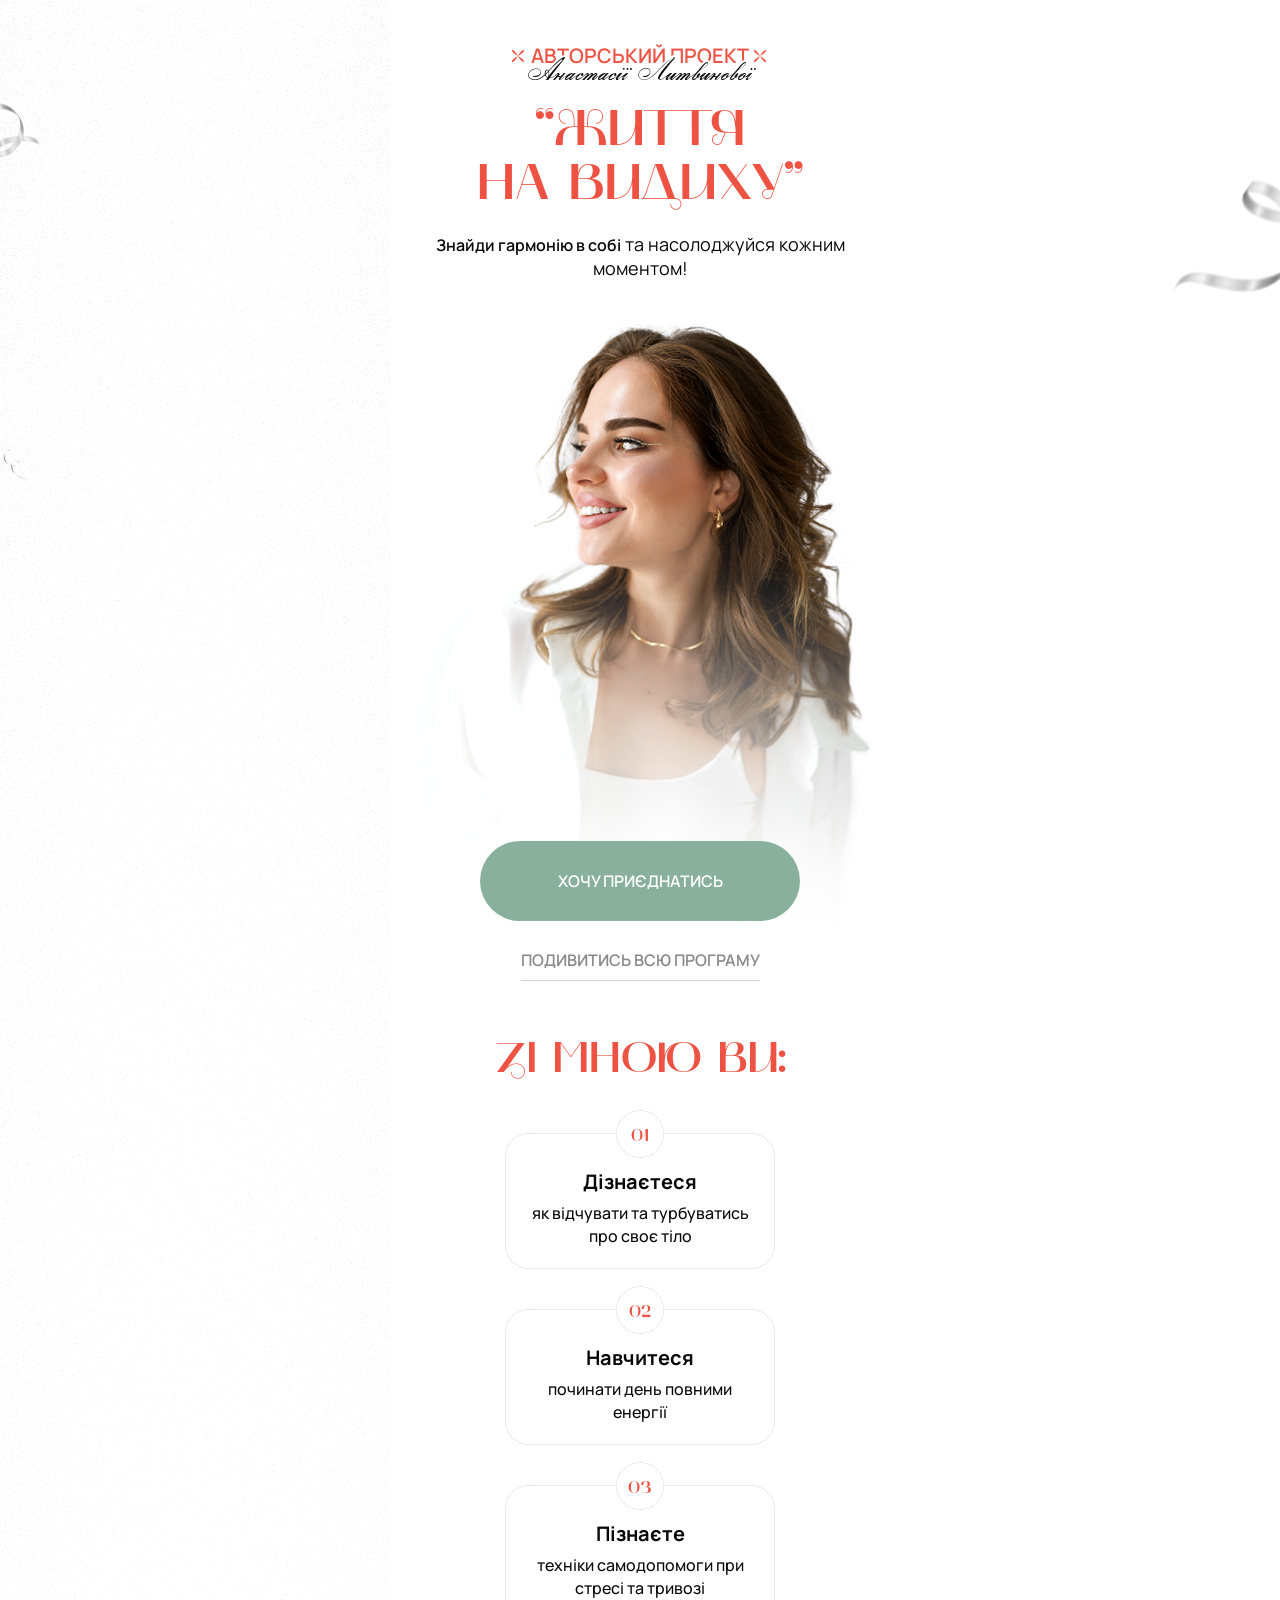
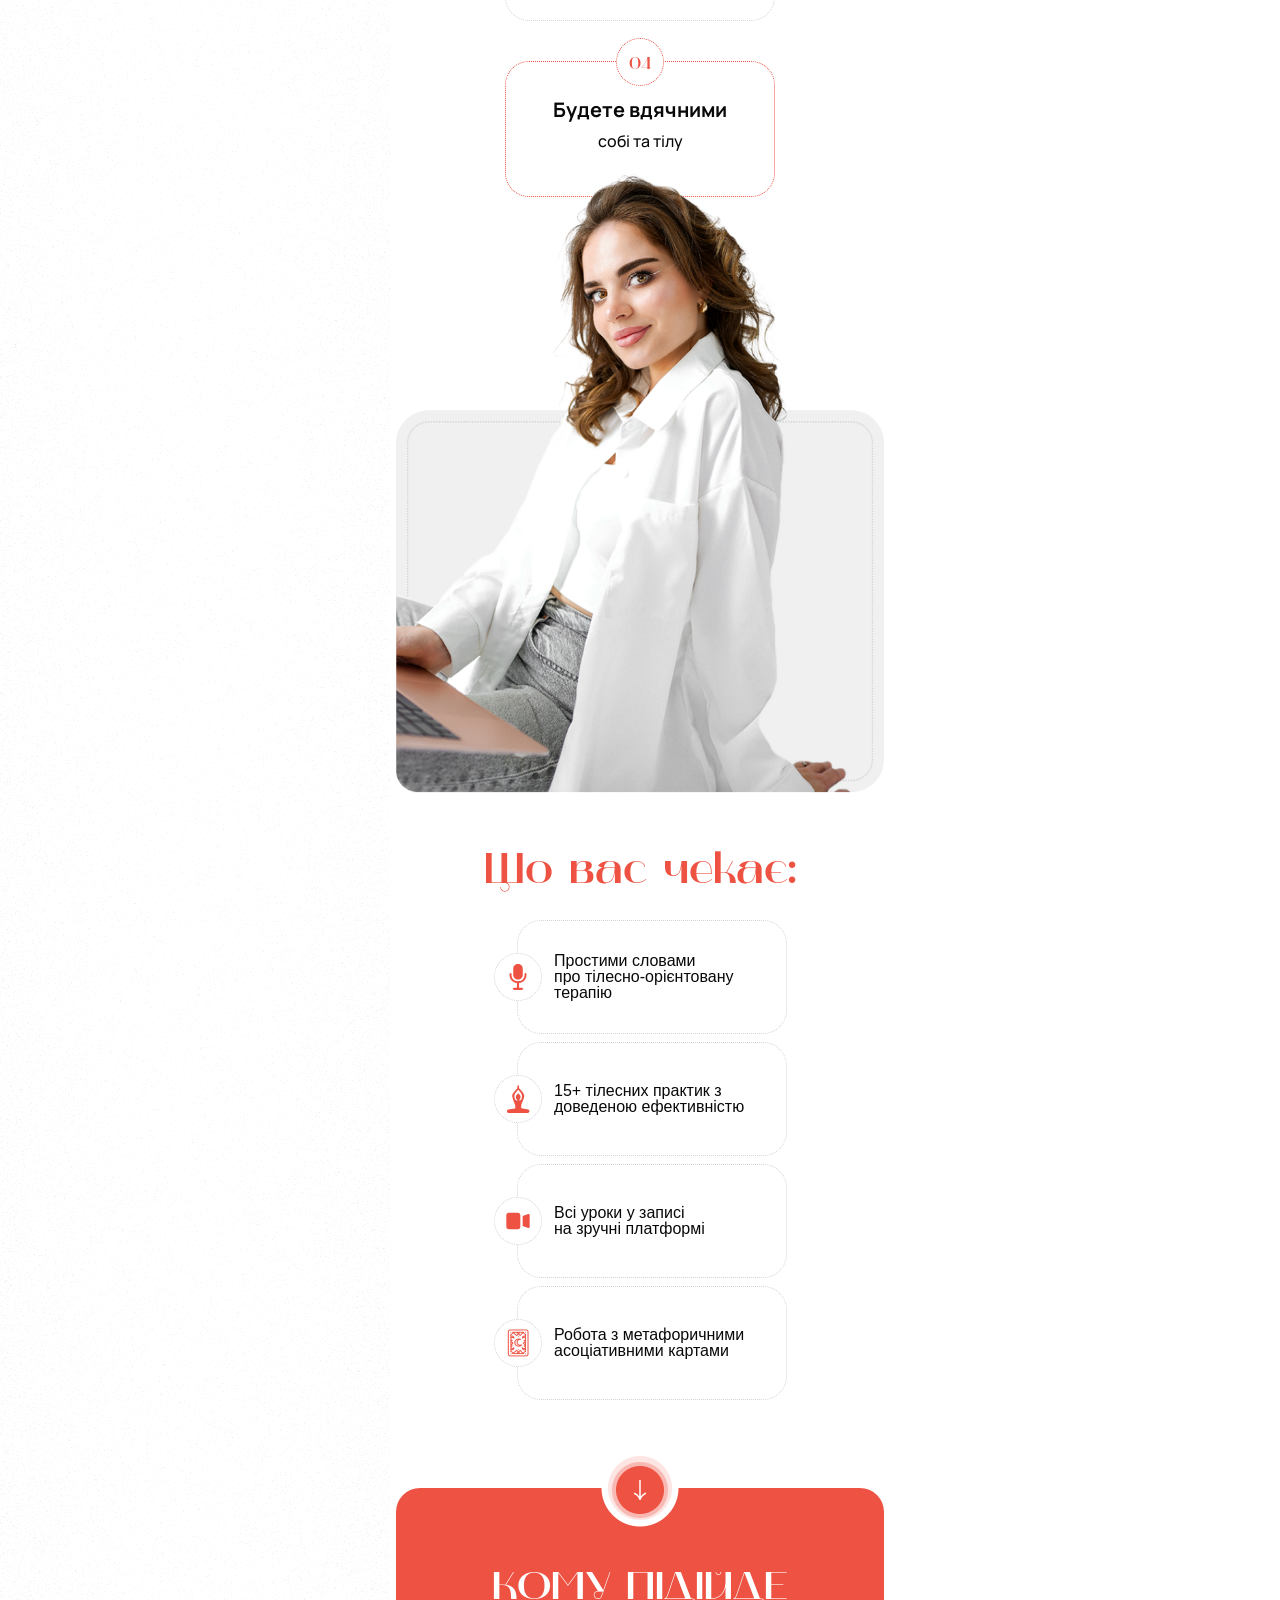
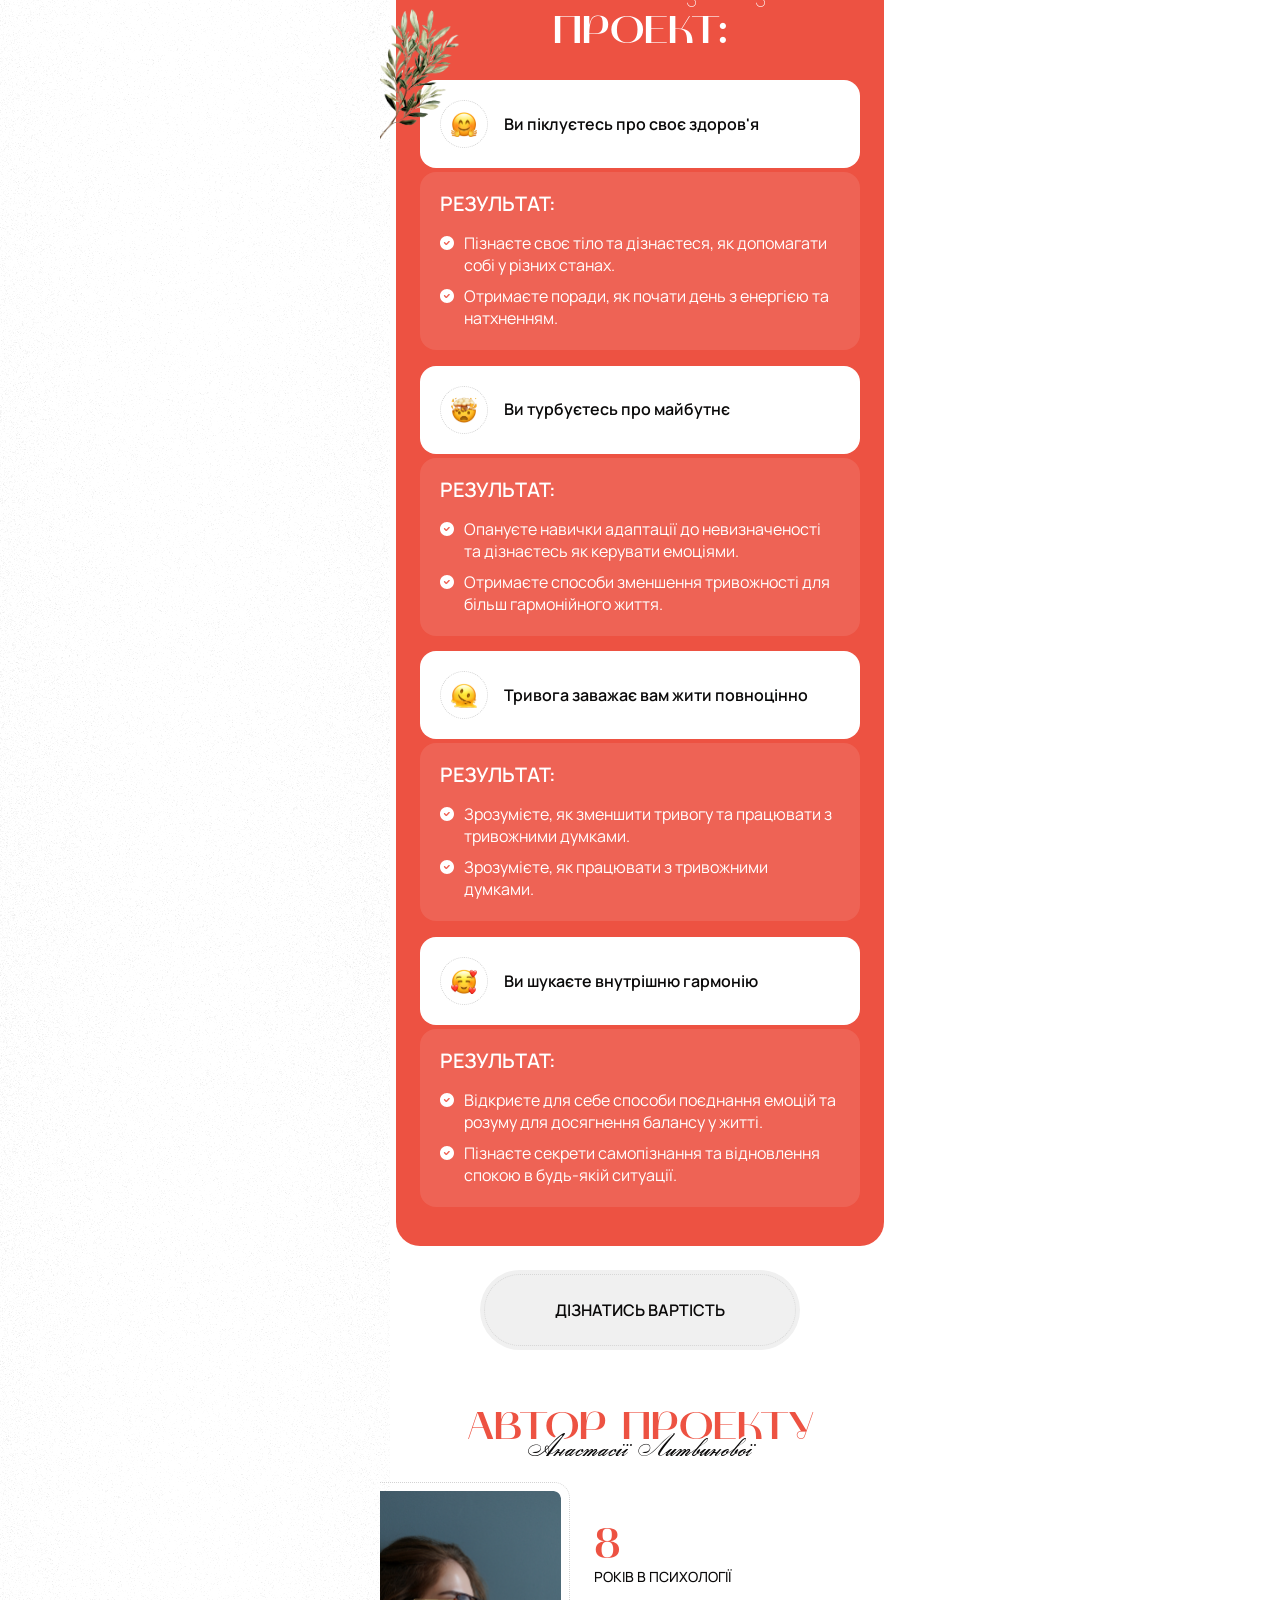
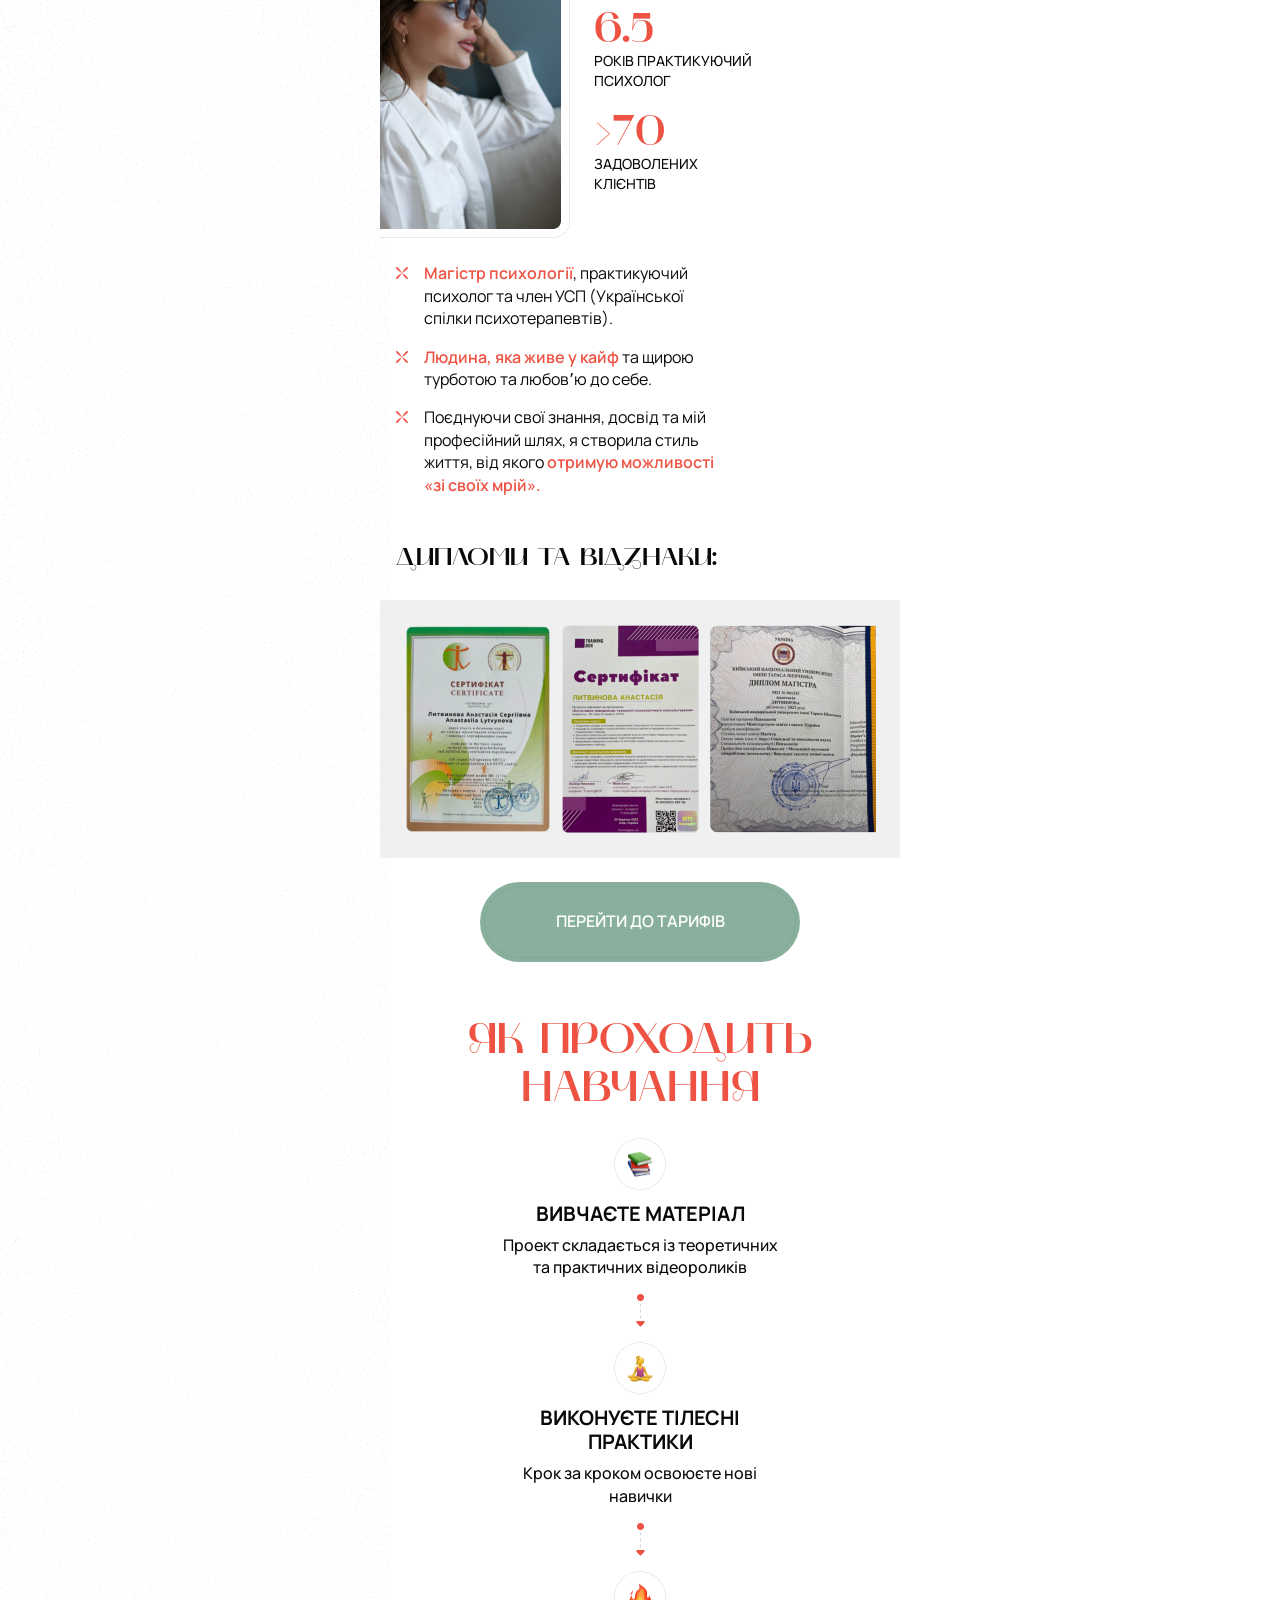
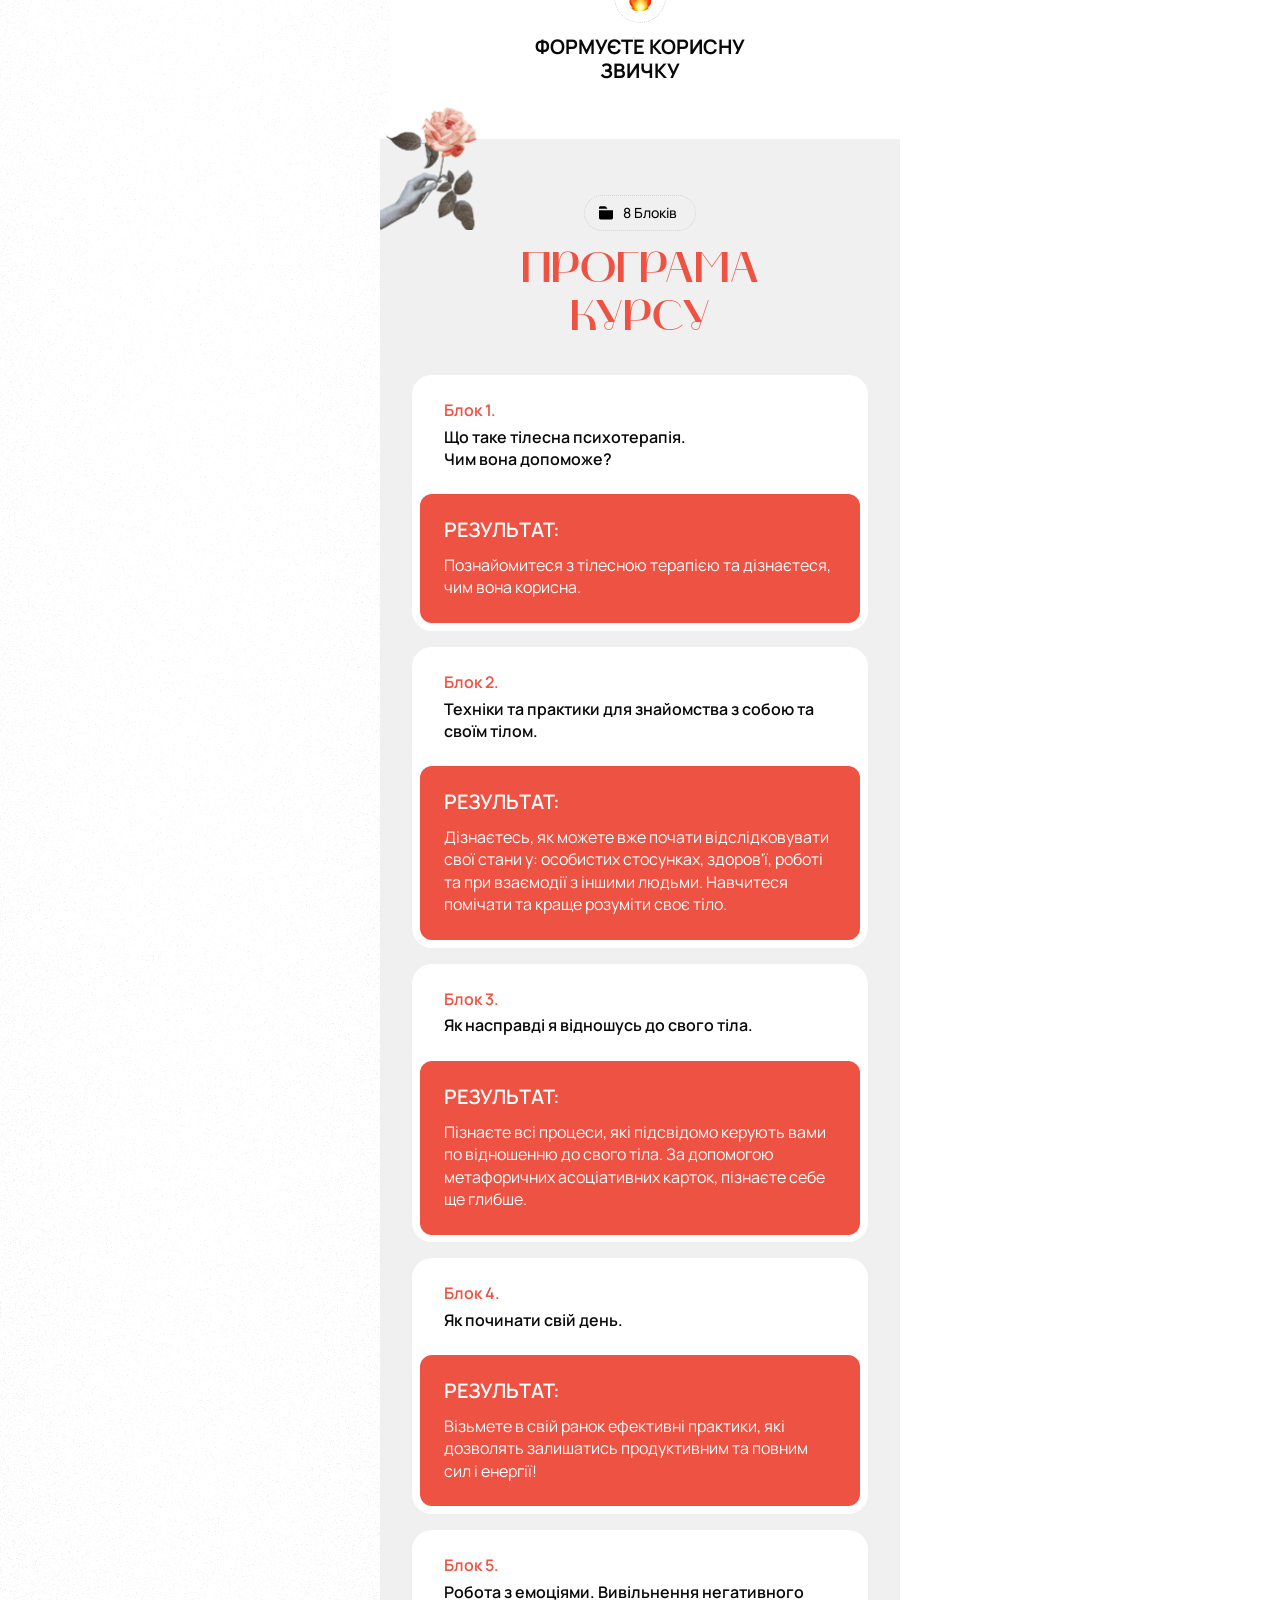
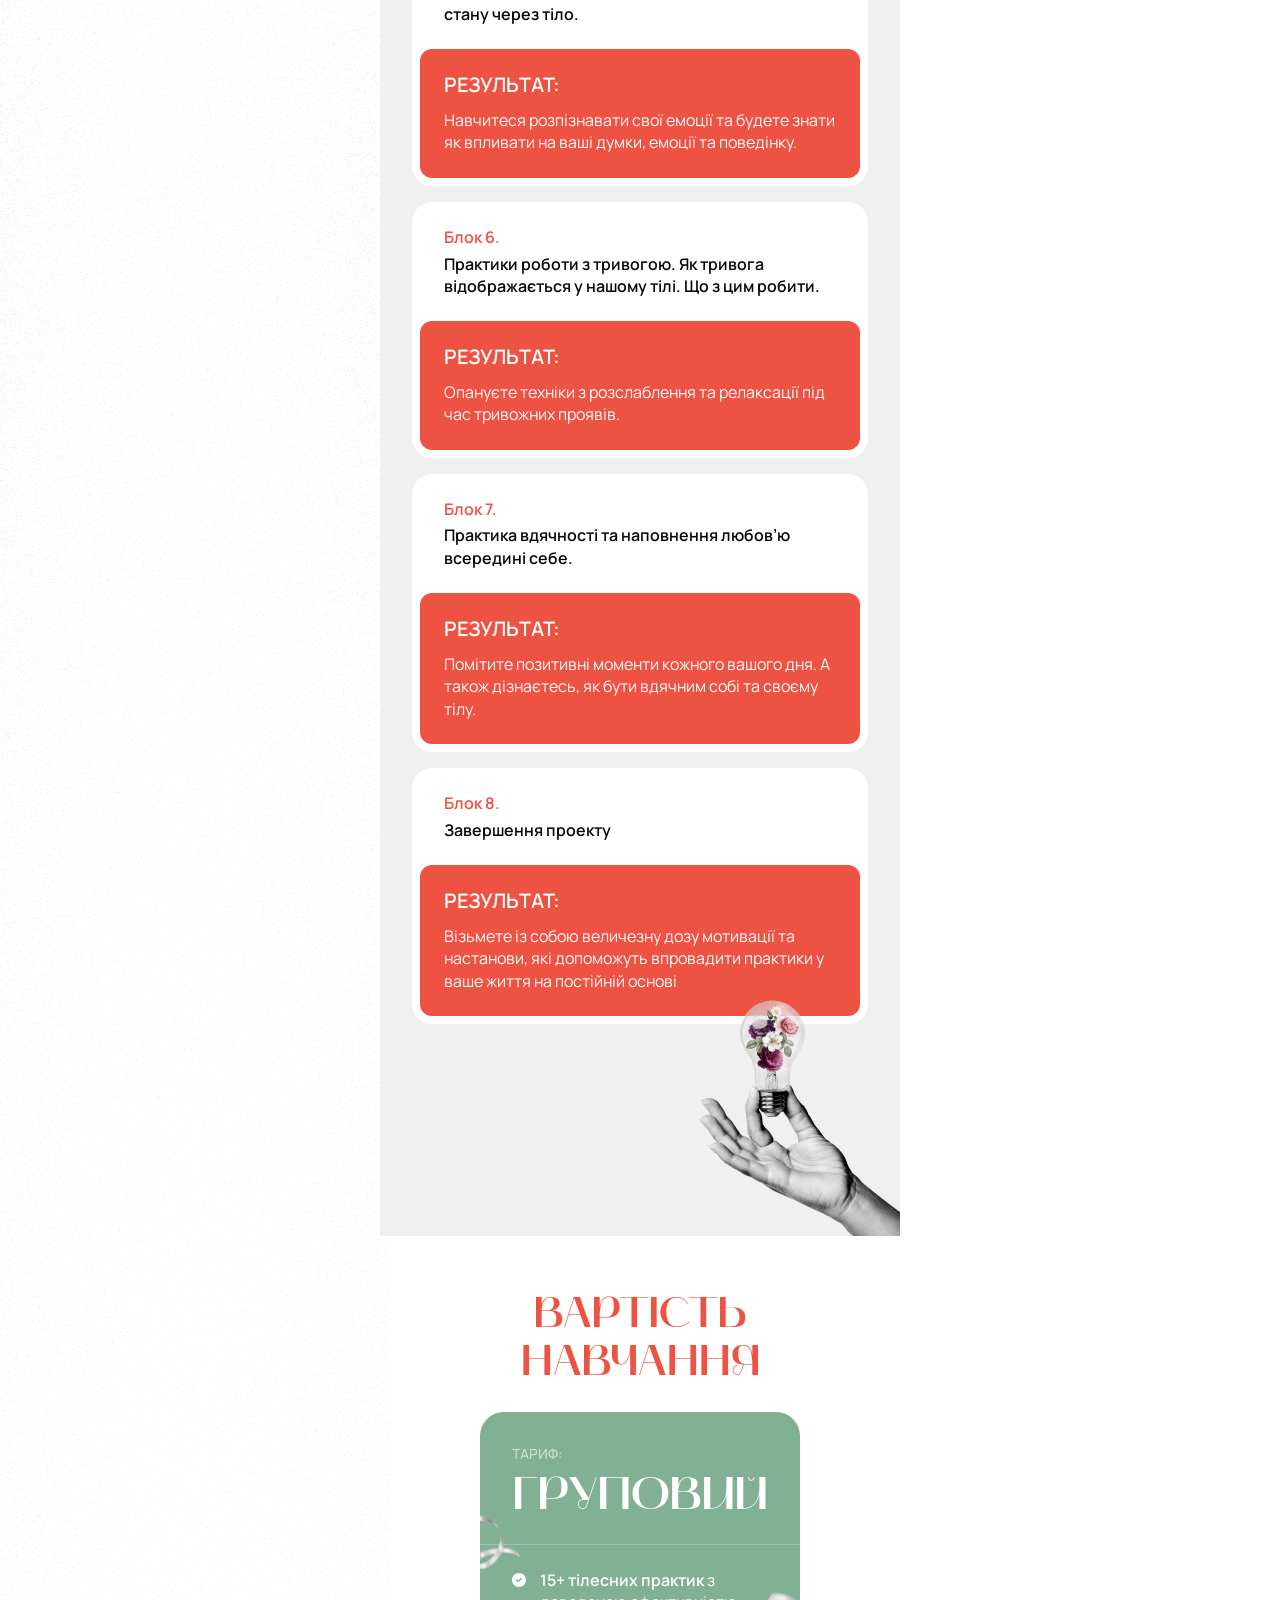
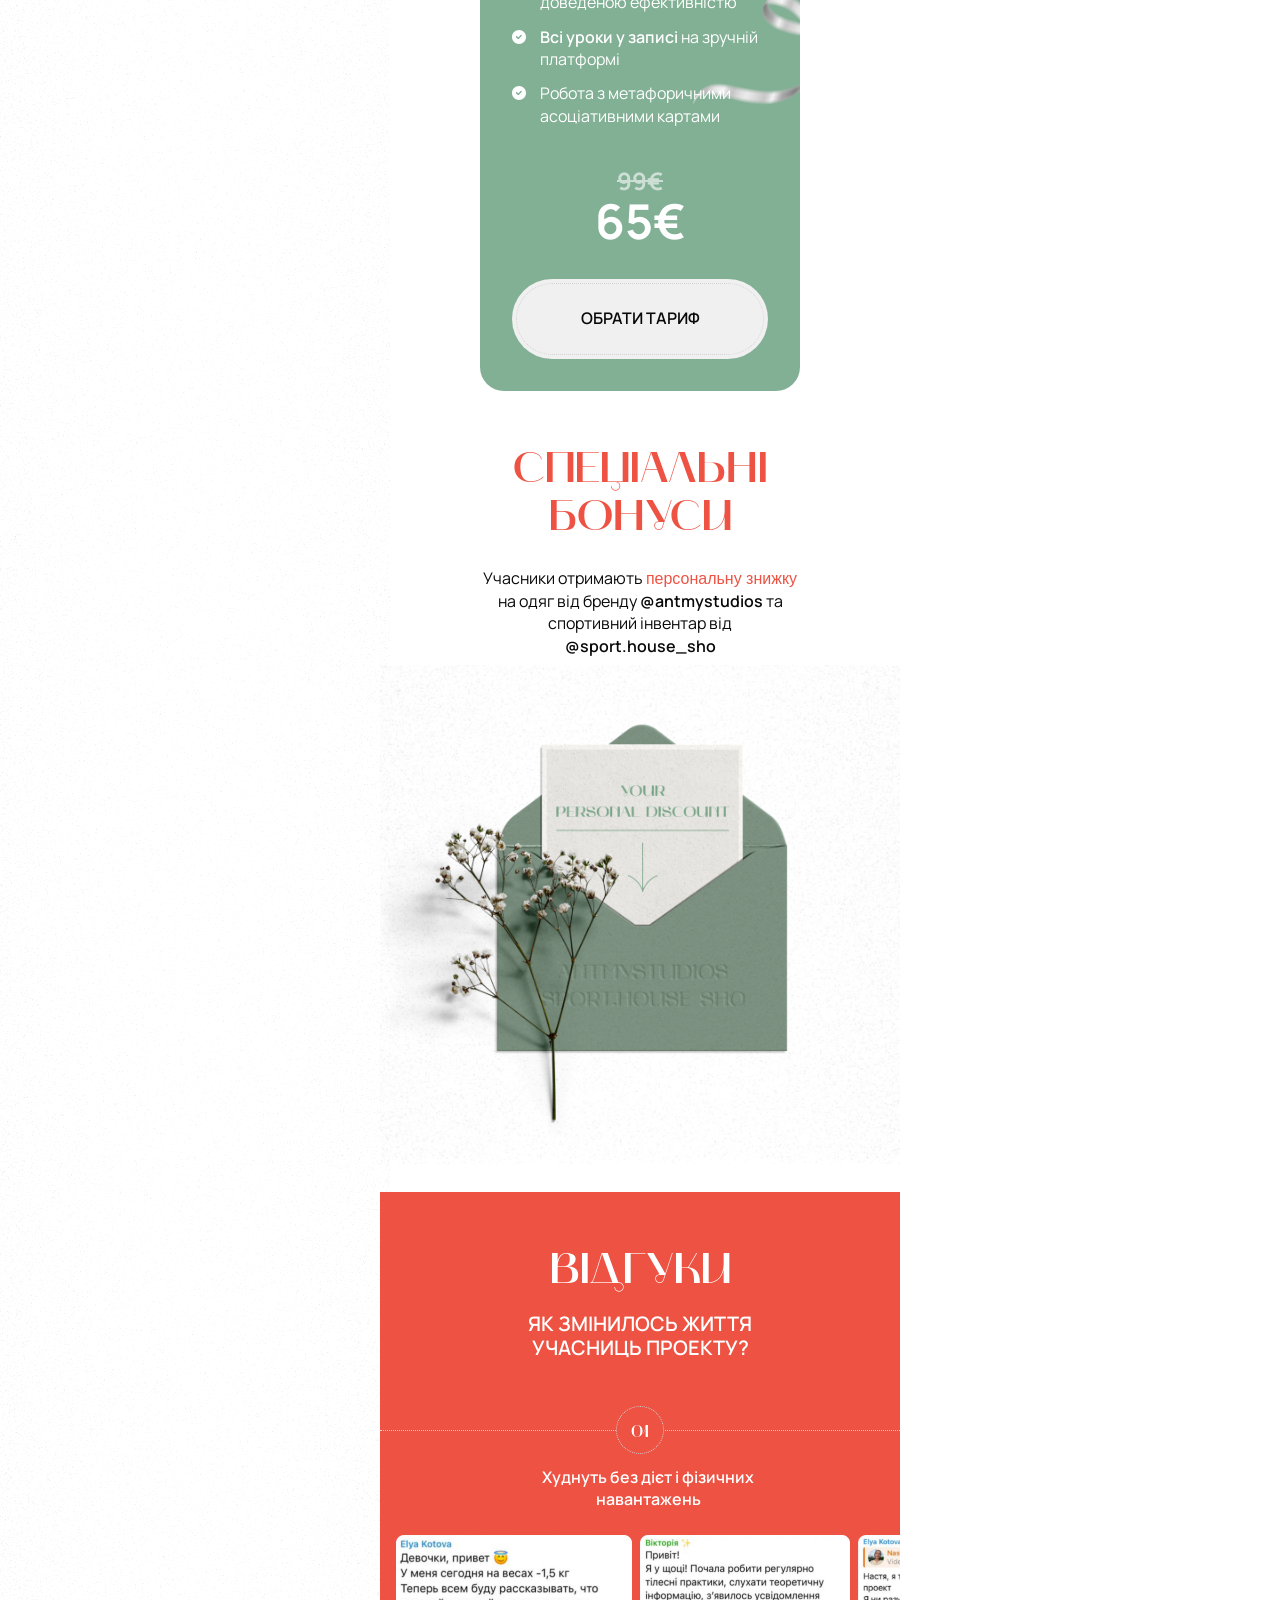
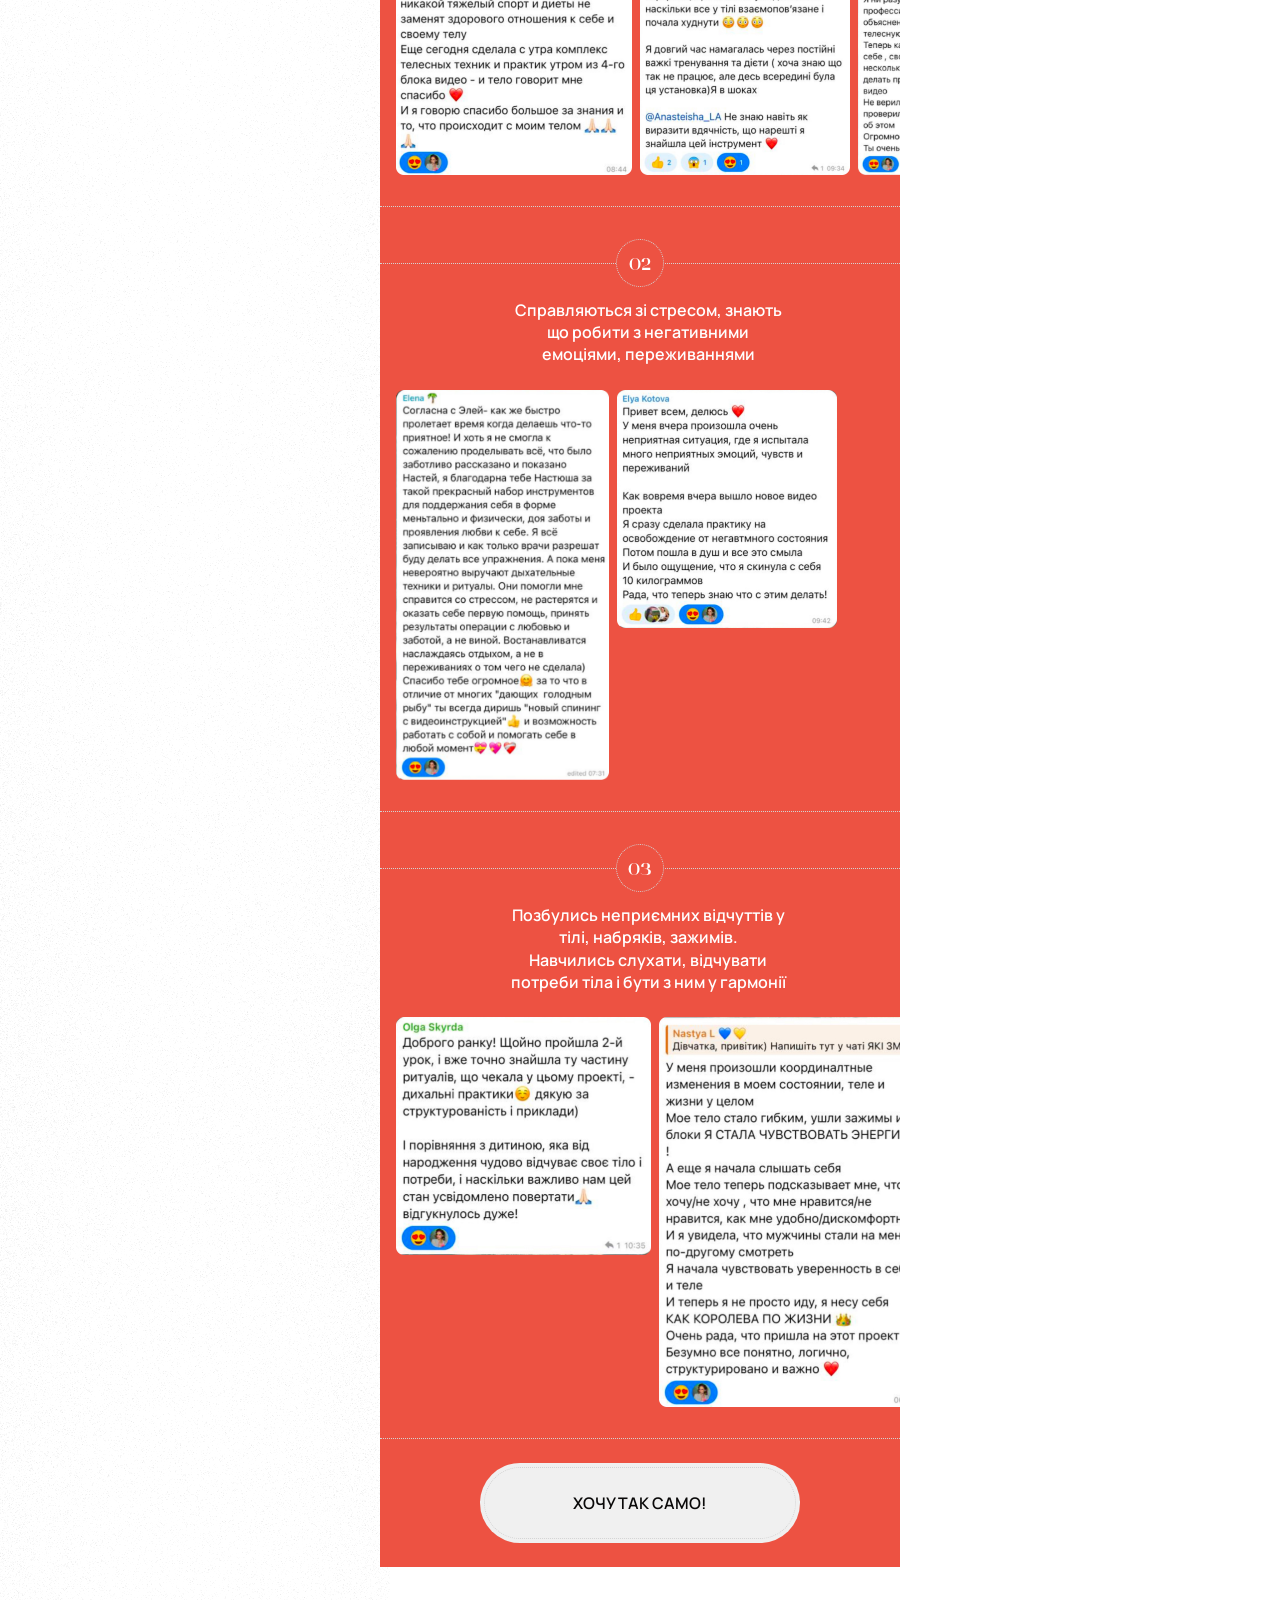
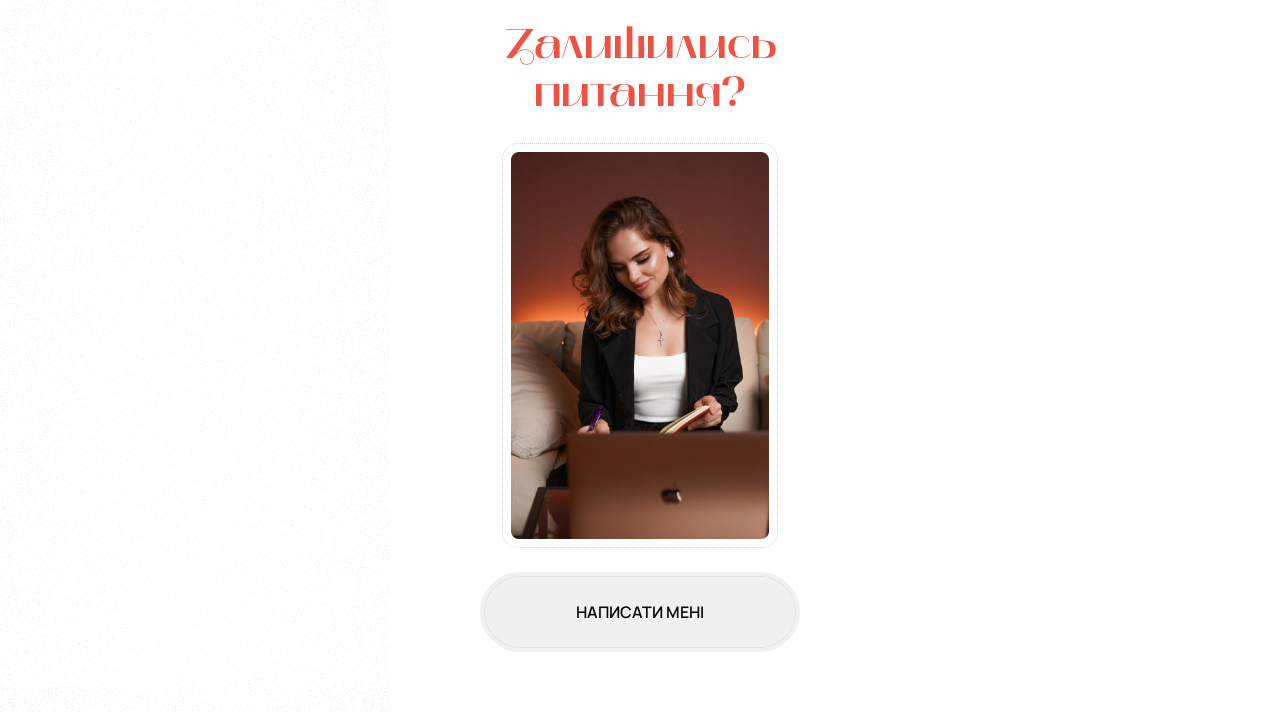
==== index.html @ 9248c448 "first commit" ====
<!DOCTYPE html>
<html lang="en">

<head>
  <meta charset="UTF-8">
  <meta name="viewport" content="width=device-width, initial-scale=1.0">
  <link rel="stylesheet" href="/assets/style/style.css">
  <title>Inna Khans</title>

  <script src="./assets/scripts/jquery.min.js"></script>
  <script src="./assets/scripts/slick/slick.min.js"></script>
  <link href="./assets/scripts/slick/slick-theme.min.css" rel="stylesheet">
  <link href="./assets/scripts/slick/slick.min.css" rel="stylesheet">
  <link href="https://cdn.jsdelivr.net/npm/aos@2.3.4/dist/aos.css" rel="stylesheet">
  <script src="https://telegram.org/js/telegram-web-app.js"></script>
</head>

<body>
  <main>

    <section>
      <div class="top">
        <div class="container">
          <div class="title">
            <h2>Авторський проект</h2>
            <p><span class="first">Анастасії Литвинової</span> <span>Анастасії Литвинової</span></p>
          </div>

          <div class="content">
            <h1>“ЖИТТЯ<br />НА ВИДИХУ”</h1>
            <p><b>Знайди гармонію в собі</b> та насолоджуйся кожним моментом!</p>

            <img src="./assets/images/anastasiia_img.png" alt="Анастасії Литвинової">

            <div class="triggers">
              <a href="#tarif" class="custom_button">ХОЧУ ПРИЄДНАТИСЬ</a>
              <a href="#program" class="default_button">подивитись всю програму</a>
            </div>
          </div>
        </div>
      </div>
    </section>

    <section id="program">
      <div class="make_you">
        <div class="container">
          <h2>Зі мною ви:</h2>

          <ul>
            <li data-aos="zoom-out-up">
              <div class="number">01</div>
              <h5>Дізнаєтеся </h5>
              <p class="title">як відчувати та турбуватись про своє тіло</p>
            </li>
            <li data-aos="zoom-out-up">
              <div class="number">02</div>
              <h5>Навчитеся</h5>
              <p class="title">починати день повними енергії</p>
            </li data-aos="zoom-out-up">
            <li data-aos="zoom-out-up">
              <div class="number">03</div>
              <h5>Пізнаєте</h5>
              <p class="title">техніки самодопомоги при стресі та тривозі</p>
            </li>
            <li data-aos="zoom-out-up">
              <div class="number">04</div>
              <h5>Будете вдячними</h5>
              <p class="title">собі та тілу</p>
            </li>
          </ul>

          <div class="banner">
            <img src="./assets/images/make_you.png" alt="Make you">
          </div>
        </div>
      </div>
    </section>

    <section>
      <div class="what_await_you">
        <div class="container">
          <h2>Що вас чекає:</h2>

          <ul>
            <li>
              <div class="icon"><img data-aos="zoom-in" src="./assets/images/mic_icon.svg" alt="Microfone"></div>
              <p class="title"><span>Простими словами</span><br />про тілесно-орієнтовану терапію</p>
            </li>

            <li>
              <div class="icon"><img data-aos="zoom-in" src="./assets/images/yoga_icon.svg" alt="Microfone"></div>
              <p class="title"><span>15+ тілесних практик з</span><br /> доведеною ефективністю</p>
            </li>

            <li>
              <div class="icon"><img data-aos="zoom-in" src="./assets/images/video_icon.svg" alt="Microfone"></div>
              <p class="title"><span>Всі уроки у записі</span><br /> на зручні платформі
              </p>
            </li>

            <li>
              <div class="icon"><img data-aos="zoom-in" style="max-width: 22px;" src="./assets/images/work_icon.png"
                  alt="Microfone"></div>
              <p class="title"><span>Робота</span> з метафоричними асоціативними картами
              </p>
            </li>

          </ul>
        </div>
      </div>
    </section>

    <section>
      <div class="for">
        <div class="container">

          <div class="content">
            <h2>Кому підійде проект:</h2>

            <ul>
              <li>
                <div class="content">
                  <div class="icon">
                    <img src="./assets/images/for_icon_1.png" alt="">
                  </div>
                  <p>Ви піклуєтесь про своє здоров'я</p>
                </div>
                <div data-aos="flip-up" class="result">
                  <h5>Результат:</h5>

                  <ul>
                    <li>Пізнаєте своє тіло та дізнаєтеся, як допомагати собі у різних станах.</li>
                    <li>Отримаєте поради, як почати день з енергією та натхненням.</li>
                  </ul>
                </div>
              </li>


              <li>
                <div class="content">
                  <div class="icon">
                    <img src="./assets/images/for_icon_2.png" alt="">
                  </div>
                  <p>Ви турбуєтесь про майбутнє</p>
                </div>
                <div data-aos="flip-up" class="result">
                  <h5>Результат:</h5>

                  <ul>
                    <li>Опануєте навички адаптації до невизначеності та дізнаєтесь як керувати емоціями.</li>
                    <li>Отримаєте способи зменшення тривожності для більш гармонійного життя.</li>
                  </ul>
                </div>
              </li>

              <li>
                <div class="content">
                  <div class="icon">
                    <img src="./assets/images/for_icon_3.png" alt="">
                  </div>
                  <p>Тривога заважає вам жити повноцінно</p>
                </div>
                <div data-aos="flip-up" class="result">
                  <h5>Результат:</h5>

                  <ul>
                    <li>Зрозумієте, як зменшити тривогу та працювати з тривожними думками.</li>
                    <li>Зрозумієте, як працювати з тривожними думками.</li>
                  </ul>
                </div>
              </li>


              <li>
                <div class="content">
                  <div class="icon">
                    <img src="./assets/images/for_icon_4.png" alt="">
                  </div>
                  <p>Ви шукаєте внутрішню гармонію</p>
                </div>
                <div data-aos="flip-up" class="result">
                  <h5>Результат:</h5>

                  <ul>
                    <li>Відкриєте для себе способи поєднання емоцій та розуму для досягнення балансу у житті.</li>
                    <li>Пізнаєте секрети самопізнання та відновлення спокою в будь-якій ситуації.</li>
                  </ul>
                </div>
              </li>
            </ul>

          </div>

          <a href="#tarif">ДІЗНАТИСЬ ВАРТІСТЬ</a>
        </div>
      </div>
    </section>

    <section>
      <div class="project_author">
        <div class="container">
          <div class="title">
            <h2>Автор проекту</h2>
            <p><span class="first">Анастасії Литвинової</span> <span>Анастасії Литвинової</span></p>
          </div>

          <div class="content">
            <div class="author_stats">
              <div class="img">
                <img src="./assets/images/autho_block_img.png" alt="Author">
              </div>

              <ul id="stats">
                <li>
                  <h5 data-target="8">0</h5>
                  <p>років в психології</p>
                </li>
                <li>
                  <h5 data-target="6.5">0</h5>
                  <p>років практикуючий<br />психолог</p>
                </li>
                <li>
                  <h5 data-target="70" data-prefix=">">0</h5>
                  <p>задоволених<br />клієнтів</p>
                </li>
              </ul>
            </div>

            <ul>
              <li>
                <span>Магістр психології</span>, практикуючий психолог та член УСП (Української спілки психотерапевтів).
              </li>
              <li>
                <span>Людина, яка живе у кайф</span> та щирою турботою та любовʼю до себе.
              </li>
              <li>
                Поєднуючи свої знання, досвід та мій професійний шлях, я створила стиль життя, від якого <span>отримую
                  можливості «зі своїх мрій».</span>
              </li>
            </ul>

            <h4>Дипломи та відзнаки:</h4>

            <div class="slider">
              <div class="slide_list">

                <img src="./assets/images/sert_1.png" alt="Sert">
                <img src="./assets/images/sert_2.png" alt="Sert">
                <img src="./assets/images/sert_3.png" alt="Sert">
                <img src="./assets/images/sert_4.png" alt="Sert">
                <img src="./assets/images/sert_5.png" alt="Sert">
                <img src="./assets/images/sert_6.png" alt="Sert">
                <img src="./assets/images/sert_7.png" alt="Sert">

              </div>
            </div>

            <a href="#tarif">ПЕРЕЙТИ ДО ТАРИФІВ</a>

          </div>
        </div>
      </div>
    </section>

    <section>
      <div class="training">
        <div class="container">
          <h2>Як проходить навчання</h2>

          <ul>
            <li>
              <div class="icon">
                <img data-aos="fade-up" src="./assets/images/book.png" alt="Book">
              </div>
              <h5>Вивчаєте матеріал</h5>
              <p>Проект складається із теоретичних та практичних відеороликів</p>
              <div class="next"><img data-aos="zoom-in-down" src="./assets/images/next_line.png" alt="Next"></div>
            </li>

            <li>
              <div class="icon">
                <img data-aos="fade-up" src="./assets/images/yoga.png" alt="Yoga">
              </div>
              <h5>Виконуєте тілесні практики</h5>
              <p>Крок за кроком освоюєте нові навички</p>
              <div class="next"><img data-aos="zoom-in-down" src="./assets/images/next_line.png" alt="Next"></div>
            </li>

            <li>
              <div class="icon">
                <img data-aos="fade-up" src="./assets/images/fire.png" alt="Fire">
              </div>
              <h5>Формуєте корисну звичку</h5>
            </li>
          </ul>

        </div>
      </div>
    </section>

    <section>
      <div class="about_courses">
        <div class="container">
          <span>8 Блоків</span>
          <h2>Програма КУРСУ </h2>

          <ul>
            <li>
              <h5>Блок 1.</h5>
              <p>Що таке тілесна психотерапія.<br />Чим вона допоможе?</p>

              <div data-aos="flip-up" class="result">
                <h5>Результат:</h5>
                <p>Познайомитеся з тілесною терапією та дізнаєтеся, чим вона корисна.</p>
              </div>
            </li>

            <li>
              <h5>Блок 2.</h5>
              <p>Техніки та практики для знайомства з собою та своїм тілом.</p>

              <div data-aos="flip-up" class="result">
                <h5>Результат:</h5>
                <p>Дізнаєтесь, як можете вже почати відслідковувати свої стани у: особистих стосунках, здоров'ї, роботі
                  та при взаємодії з іншими людьми. Навчитеся помічати та краще розуміти своє тіло.
                </p>
              </div>
            </li>

            <li>
              <h5>Блок 3.</h5>
              <p>Як насправді я відношусь до свого тіла.
              </p>

              <div data-aos="flip-up" class="result">
                <h5>Результат:</h5>
                <p>Пізнаєте всі процеси, які підсвідомо керують вами по відношенню до свого тіла. За допомогою
                  метафоричних асоціативних карток, пізнаєте себе ще глибше.</p>
              </div>
            </li>

            <li>
              <h5>Блок 4.</h5>
              <p>Як починати свій день.</p>

              <div data-aos="flip-up" class="result">
                <h5>Результат:</h5>
                <p>Візьмете в свій ранок ефективні практики, які дозволять залишатись продуктивним та повним сил і
                  енергії!
                </p>
              </div>
            </li>

            <li>
              <h5>Блок 5.</h5>
              <p>Робота з емоціями. Вивільнення негативного стану через тіло.</p>

              <div data-aos="flip-up" class="result">
                <h5>Результат:</h5>
                <p>Навчитеся розпізнавати свої емоції та будете знати як впливати на ваші думки, емоції та поведінку.
                </p>
              </div>
            </li>

            <li>
              <h5>Блок 6.</h5>
              <p>Практики роботи з тривогою. Як тривога відображається у нашому тілі. Що з цим робити.
              </p>

              <div data-aos="flip-up" class="result">
                <h5>Результат:</h5>
                <p>Опануєте техніки з розслаблення та релаксації під час тривожних проявів.</p>
              </div>
            </li>

            <li>
              <h5>Блок 7.</h5>
              <p>Практика вдячності та наповнення любов’ю всередині себе. </p>

              <div data-aos="flip-up" class="result">
                <h5>Результат:</h5>
                <p>Помітите позитивні моменти кожного вашого дня. А також дізнаєтесь, як бути вдячним собі та своєму
                  тілу.</p>
              </div>
            </li>

            <li>
              <h5>Блок 8.</h5>
              <p>Завершення проекту</p>

              <div data-aos="flip-up" class="result">
                <h5>Результат:</h5>
                <p>Візьмете із собою величезну дозу мотивації та настанови, які допоможуть впровадити практики у ваше
                  життя на постійній основі</p>
              </div>
            </li>
          </ul>
        </div>
      </div>
    </section>

    <section id="tarif">
      <div class="cost_training">
        <div class="container">
          <h2>Вартість навчання</h2>
          <div class="block">
            <div class="top">
              <span>тариф:</span>
              <h5>Груповий</h5>
            </div>
            <div class="bottom">
              <ul>
                <li><b>15+ тілесних практик</b> з доведеною ефективністю</li>
                <li><b>Всі уроки у записі</b> на зручній платформі</li>
                <li>Робота з метафоричними асоціативними картами</li>
              </ul>

              <div class="price">
                <span>99€</span>
                <h5>65€</h5>
              </div>

              <a href="https://secure.wayforpay.com/payment/sbc26d02ebf28" target="_blank">Обрати тариф</a>
            </div>
          </div>
        </div>
      </div>
    </section>

    <section>
      <div class="bonus">
        <div class="container">
          <h2>Спеціальні бонуси</h2>
          <p>
            Учасники отримають <span>персональну знижку</span><br />на одяг від бренду <b>@antmystudios</b>
            та<br />спортивний
            інвентар від<br />
            <b>@sport.house_sho</b>
          </p>

          <img src="./assets/images/bonus_img.png" alt="Bonus image" class="bonus-img">
        </div>
      </div>
    </section>

    <section>
      <div class="reviews">
        <div class="container">
          <h2>відгуки</h2>
          <p>Як змінилось життя учасниць проекту?</p>

          <div class="content">
            <ul>
              <li>
                <div class="number">01</div>
                <p>Худнуть без дієт і фізичних<br />навантажень</p>
                <div class="slider">
                  <div class="slide_list">
                    <img src="./assets/images/slide_1_1.png" alt="Slide">
                    <img src="./assets/images/slide_1_2.png" alt="Slide">
                    <img src="./assets/images/slide_1_3.png" alt="Slide">
                  </div>
                </div>
              </li>

              <li>
                <div class="number">02</div>
                <p>Справляються зі стресом, знають<br />що робити з негативними<br />емоціями, переживаннями</p>
                <div class="slider">
                  <div class="slide_list">
                    <img src="./assets/images/slide_2_1.png" alt="Slide">
                    <img src="./assets/images/slide_2_2.png" alt="Slide">
                  </div>
                </div>
              </li>

              <li>
                <div class="number">03</div>
                <p>Позбулись неприємних відчуттів у<br />тілі, набряків, зажимів.<br />Навчились слухати,
                  відчувати<br />потреби тіла і
                  бути з ним у гармонії</p>
                <div class="slider">
                  <div class="slide_list">
                    <img src="./assets/images/slide_3_1.png" alt="Slide">
                    <img src="./assets/images/slide_3_2.png" alt="Slide">
                    <img src="./assets/images/slide_3_3.png" alt="Slide">
                    <img src="./assets/images/slide_3_4.png" alt="Slide">
                    <img src="./assets/images/slide_3_5.png" alt="Slide">
                    <img src="./assets/images/slide_3_6.png" alt="Slide">
                  </div>
                </div>
              </li>
            </ul>

            <a href="#tarif">Хочу так само!</a>
          </div>
        </div>
      </div>
    </section>

    <section>
      <div class="have_question">
        <div class="container">
          <h2>Залишились питання<span>?</span></h2>

          <div class="question_img">
            <img src="./assets/images/question.png" alt="Question image">
          </div>

          <a href="https://t.me/Anasteisha_LA" target="_blank">Написати мені</a>
        </div>
      </div>
    </section>

  </main>

  <script src="https://cdn.jsdelivr.net/npm/aos@2.3.4/dist/aos.js"></script>

  <script>
    $(document).ready(function () {
      $('.slider .slide_list').slick({
        variableWidth: true,
        infinite: false,
        centerPadding: '20px',
        speed: 1000,
        slidesToShow: 1,
        slidesToScroll: 1,
        arrows: false,
        dots: false,
        pauseOnHover: true,
      })
    });
  </script>
  <script>
    document.addEventListener('DOMContentLoaded', function () {
      AOS.init({
        duration: 800,
        once: true,
        startEvent: 'load'
      })

      var aosElements = document.querySelectorAll('[data-aos]')

      function isInViewport(el) {
        var rect = el.getBoundingClientRect()
        return (
          rect.top >= 0 &&
          rect.left >= 0 &&
          rect.bottom <= (window.innerHeight || document.documentElement.clientHeight) &&
          rect.right <= (window.innerWidth || document.documentElement.clientWidth)
        )
      }

      aosElements.forEach(function (el) {
        if (isInViewport(el)) {
          el.classList.add('aos-animate')
        }
      })
    })
  </script>

  <script>
    document.addEventListener("DOMContentLoaded", () => {
      const bonusImg = document.querySelector('.bonus-img')

      const observer = new IntersectionObserver((entries) => {
        entries.forEach((entry) => {
          if (entry.isIntersecting) {
            bonusImg.classList.add('visible')
          }
        })
      }, {
        threshold: 0.8
      })

      observer.observe(bonusImg)
    });
  </script>

  <script>
    $(window).on('scroll', function () {
      var $aboutCourses = $('.about_courses')
      var scrollTop = $(window).scrollTop()
      var aboutCoursesOffsetTop = $aboutCourses.offset().top
      var aboutCoursesHeight = $aboutCourses.outerHeight()
      var beforeHeight = 146

      if (scrollTop >= aboutCoursesOffsetTop - 55) {
        var newTop = (scrollTop - 55) - aboutCoursesOffsetTop + 56
        if (newTop <= 110) {
          $aboutCourses.addClass('fixed')

          $aboutCourses.css('--top', newTop + 'px')

          if (scrollTop >= (aboutCoursesOffsetTop + aboutCoursesHeight - beforeHeight)) {
            $aboutCourses.removeClass('fixed')
          }
        } else {
          $aboutCourses.removeClass('fixed')
        }
      } else {
        $aboutCourses.removeClass('fixed')
        $aboutCourses.css('--top', '')
      }
    });

  </script>

  <script>
    $(document).ready(function () {
      const observer = new IntersectionObserver((entries, observer) => {
        entries.forEach(entry => {
          if (entry.isIntersecting) {
            $(entry.target).find("h5").each(function () {
              const $this = $(this)
              const target = parseFloat($this.data("target"))
              const prefix = $this.data("prefix") || ""
              let current = 0

              const increment = target / 200

              const timer = setInterval(() => {
                current += increment
                if (current >= target) {
                  current = target
                  clearInterval(timer)
                }

                const isIntegerFormat = $this.closest("li").is(":first-child, :last-child")
                $this.text(`${prefix}${isIntegerFormat ? Math.floor(current) : current.toFixed(1)}`)
              }, 10)
            })
            observer.unobserve(entry.target)
          }
        })
      })
      observer.observe(document.querySelector("#stats"))
    });
  </script>
</body>

</html>
---- assets/style/style.css ----
@import url("https://fonts.googleapis.com/css2?family=Manrope:wght@200..800&display=swap");
@font-face {
  font-family: "Mak";
  src: url("../font/mak.eot");
  src: url("../font/mak.eot?#iefix") format("embedded-opentype"), url("../font/mak.woff") format("woff"), url("../font/mak.ttf") format("truetype");
  font-style: normal;
  font-weight: bold;
  text-rendering: optimizeLegibility;
}
@font-face {
  font-family: "Gloria script";
  src: url("../font/gloria-script.eot");
  src: url("../font/gloria-script.eot?#iefix") format("embedded-opentype"), url("../font/gloria-script.woff") format("woff"), url("../font/gloria-script.ttf") format("truetype");
  font-style: normal;
  font-weight: bold;
  text-rendering: optimizeLegibility;
}
*,
*:before,
*:after {
  box-sizing: border-box;
  padding: 0;
  margin: 0;
  border: 0;
  font-family: "Dela Gothic One", sans-serif;
  font-weight: 400;
  font-style: normal;
  -webkit-font-smoothing: antialiased;
  -moz-osx-font-smoothing: grayscale;
}

:focus,
:active {
  outline: none;
}

a:focus,
a:active {
  outline: none;
}

a,
a:visited {
  text-decoration: none;
}

a:hover {
  text-decoration: none;
}

nav,
footer,
header,
aside {
  display: block;
}

input,
button,
textarea {
  font-family: inherit;
  color: #000;
}

textarea {
  -webkit-appearance: none;
  -moz-appearance: none;
  appearance: none;
  outline: 0;
  box-shadow: none;
}

input::-ms-clear {
  display: none;
}

button {
  cursor: pointer;
}

button::-moz-focus-inner {
  padding: 0;
  border: 0;
}

ul li {
  list-style: none;
}

img {
  vertical-align: top;
}

h1,
h2,
h3,
h4,
h5,
h6 {
  font-size: inherit;
  font-weight: inherit;
}

input::-webkit-outer-spin-button,
input::-webkit-inner-spin-button {
  -webkit-appearance: none;
  margin: 0;
}

input[type=number] {
  -moz-appearance: textfield;
}

ul[class],
ol[class] {
  padding: 0;
}

body,
h1,
h2,
h3,
h4,
p,
ul[class],
ol[class],
li,
figure,
figcaption,
blockquote,
dl,
dd {
  margin: 0;
  color: #0a0909;
}

body {
  min-height: 100vh;
  scroll-behavior: smooth;
  text-rendering: optimizeSpeed;
  line-height: 1.5;
  background: #000;
}

html,
body {
  scroll-behavior: smooth;
  font-size: 100%;
  line-height: 1;
  -webkit-text-size-adjust: none;
}

ul[class],
ol[class] {
  list-style: none;
}

a:not([class]) {
  -webkit-text-decoration-skip: ink;
          text-decoration-skip-ink: auto;
}

img {
  max-width: 100%;
  display: block;
}

article > * + * {
  margin-top: 1em;
}

input,
button,
textarea,
select {
  font: inherit;
}

a,
label {
  -webkit-tap-highlight-color: transparent;
}

body {
  background-color: #fff;
  background-image: url("../images/full_bg.png");
  background-repeat: repeat-y;
}

main {
  max-width: 520px;
  margin: 0 auto;
}

.container {
  padding: 0 16px;
}

.top::before {
  content: " ";
  position: absolute;
  top: 102px;
  left: 0;
  width: 40px;
  height: 56px;
  background-image: url("../images/top_left_icon.png");
  background-repeat: no-repeat;
  background-size: contain;
  animation: float 6s ease-in-out infinite;
}
.top::after {
  content: " ";
  position: absolute;
  top: 180px;
  right: 0;
  width: 108px;
  height: 114px;
  background-image: url("../images/top_right_icon.png");
  background-repeat: no-repeat;
  background-size: contain;
  animation: float 6s ease-in-out infinite;
}
.top .container {
  padding-top: 44px;
}
.top .container::before {
  content: " ";
  position: absolute;
  top: 438px;
  left: 0;
  width: 40px;
  height: 56px;
  background-image: url("../images/top_left_2_icon.png");
  background-repeat: no-repeat;
  background-size: contain;
  animation: float 6s ease-in-out infinite;
}
.top .container .title {
  position: relative;
}
.top .container .title h2 {
  position: relative;
  font-family: "Manrope";
  font-size: 20px;
  font-weight: 600;
  line-height: 24px;
  text-align: center;
  text-underline-position: from-font;
  -webkit-text-decoration-skip-ink: none;
          text-decoration-skip-ink: none;
  text-transform: uppercase;
  width: 100%;
  max-width: 220px;
  margin: 0 auto;
  color: #ed5242;
  z-index: -1;
}
.top .container .title h2::before {
  content: " ";
  position: absolute;
  left: -18px;
  top: 50%;
  transform: translate(0, -50%);
  background-image: url("../images/title_decoration.svg");
  background-repeat: no-repeat;
  background-size: cover;
  width: 12px;
  height: 12px;
}
.top .container .title h2::after {
  content: " ";
  position: absolute;
  right: -16px;
  top: 50%;
  transform: translate(0, -50%);
  background-image: url("../images/title_decoration.svg");
  background-repeat: no-repeat;
  background-size: cover;
  width: 12px;
  height: 12px;
}
.top .container .title p {
  position: absolute;
  font-family: "Gloria script";
  font-size: 32px;
  font-weight: 400;
  line-height: 35.84px;
  text-align: center;
  text-underline-position: from-font;
  -webkit-text-decoration-skip-ink: none;
          text-decoration-skip-ink: none;
  color: #0a0909;
  left: 0;
  right: 0;
  top: 12px;
}
.top .container .title p > span {
  position: absolute;
  left: 0;
  right: 0;
  font-family: "Gloria script";
  font-size: 32px;
  font-weight: 400;
  line-height: 35.84px;
  text-align: center;
  text-underline-position: from-font;
  -webkit-text-decoration-skip-ink: none;
          text-decoration-skip-ink: none;
  color: #fff;
  z-index: 1;
  -webkit-text-stroke: 4px #fff;
}
.top .container .title p > span.first {
  color: #0a0909;
  -webkit-text-stroke: 0;
  z-index: 2;
}
.top .container .content {
  position: relative;
  margin-top: 38px;
}
.top .container .content h1 {
  font-family: "Mak";
  font-size: 48px;
  font-weight: 300;
  line-height: 53.76px;
  text-align: center;
  text-underline-position: from-font;
  -webkit-text-decoration-skip-ink: none;
          text-decoration-skip-ink: none;
  color: #ed5242;
  margin-bottom: 18px;
}
.top .container .content p {
  font-family: Manrope;
  font-size: 18px;
  font-weight: 400;
  line-height: 24.59px;
  text-align: center;
  text-underline-position: from-font;
  -webkit-text-decoration-skip-ink: none;
          text-decoration-skip-ink: none;
}
.top .container .content p b {
  font-family: Manrope;
  font-size: 16px;
  font-weight: 600;
  line-height: 22.4px;
  text-align: center;
  text-underline-position: from-font;
  -webkit-text-decoration-skip-ink: none;
          text-decoration-skip-ink: none;
}
.top .container .content img {
  margin: 20px auto 0;
  width: 100%;
  z-index: -1;
}
.top .container .content .triggers {
  position: relative;
  margin-top: auto;
}
.top .container .content .triggers .custom_button {
  position: absolute;
  bottom: 60px;
  left: 0;
  right: 0;
}

.make_you {
  margin-top: 56px;
}
.make_you .container h2 {
  font-family: Mak;
  font-size: 40px;
  font-weight: 300;
  line-height: 48px;
  text-align: center;
  text-underline-position: from-font;
  -webkit-text-decoration-skip-ink: none;
          text-decoration-skip-ink: none;
  color: #ed5242;
  text-transform: uppercase;
}
.make_you .container ul {
  margin-top: 48px;
  display: flex;
  flex-direction: column;
  gap: 40px;
}
.make_you .container ul li {
  position: relative;
  max-width: 270px;
  width: 100%;
  height: 136px;
  border: 1px dotted #d3d3d3;
  border-radius: 24px;
  padding: 36px 24px 24px;
  margin: 0 auto;
}
.make_you .container ul li:last-child {
  border-color: #ed5242;
}
.make_you .container ul li:last-child .number {
  border-color: #ed5242;
}
.make_you .container ul li .number {
  position: absolute;
  top: -24px;
  left: 0;
  right: 0;
  margin: 0 auto;
  width: 48px;
  height: 48px;
  display: flex;
  align-items: center;
  justify-content: center;
  border: 1px dotted #d3d3d3;
  border-radius: 50%;
  background-color: #ffffff;
  padding-top: 6px;
  font-family: Mak;
  font-size: 16px;
  font-weight: 700;
  text-align: center;
  text-underline-position: from-font;
  -webkit-text-decoration-skip-ink: none;
          text-decoration-skip-ink: none;
  color: #ed5242;
}
.make_you .container ul li h5 {
  font-family: Manrope;
  font-size: 20px;
  font-weight: 700;
  line-height: 24px;
  text-align: center;
  text-underline-position: from-font;
  -webkit-text-decoration-skip-ink: none;
          text-decoration-skip-ink: none;
  color: #0a0909;
  margin-bottom: 8px;
}
.make_you .container ul li p {
  font-family: Manrope;
  font-size: 16px;
  font-weight: 500;
  line-height: 22.4px;
  text-align: center;
  text-underline-position: from-font;
  -webkit-text-decoration-skip-ink: none;
          text-decoration-skip-ink: none;
  color: #0a0909;
}
.make_you .container .banner {
  position: relative;
  top: -24px;
}
.make_you .container .banner img {
  width: 100%;
}

.what_await_you {
  margin-top: 32px;
}
.what_await_you .container h2 {
  font-family: Mak;
  font-size: 40px;
  font-weight: 300;
  line-height: 48px;
  text-align: center;
  text-underline-position: from-font;
  -webkit-text-decoration-skip-ink: none;
          text-decoration-skip-ink: none;
  color: #ed5242;
  margin-bottom: 24px;
}
.what_await_you .container ul {
  margin: 0 auto;
  width: 294px;
  display: flex;
  flex-direction: column;
  gap: 8px;
}
.what_await_you .container ul li {
  position: relative;
  width: 270px;
  height: 114px;
  margin-left: 24px;
  border: 1px dotted #d3d3d3;
  border-radius: 24px;
  padding: 24px 32px 24px 36px;
  display: flex;
  align-items: center;
}
.what_await_you .container ul li .icon {
  position: absolute;
  left: -24px;
  top: 50%;
  transform: translate(0, -50%);
  border: 1px dotted #d3d3d3;
  border-radius: 50%;
  background-color: #fff;
  display: flex;
  align-items: center;
  justify-content: center;
  width: 48px;
  height: 48px;
}

.for {
  position: relative;
  margin-top: 88px;
}
.for .container {
  padding: 0 16px;
}
.for .container > .content {
  margin: 0 auto;
  background-color: transparent;
  background-image: radial-gradient(circle at 50% 0px, transparent 38px, #ed5242 39px);
  border-radius: 24px;
  padding: 80px 24px 40px;
  overflow: visible;
  width: 100%;
  margin: 0 auto;
  z-index: -1;
}
.for .container > .content h2 {
  font-family: Mak;
  font-size: 38px;
  font-weight: 300;
  line-height: 44px;
  text-align: center;
  text-underline-position: from-font;
  -webkit-text-decoration-skip-ink: none;
          text-decoration-skip-ink: none;
  color: #fff;
  text-transform: uppercase;
}
.for .container > .content > ul {
  display: flex;
  flex-direction: column;
  gap: 16px;
  margin-top: 24px;
}
.for .container > .content > ul > li > .content {
  display: flex;
  align-items: center;
  gap: 16px;
  background-color: #ffffff;
  padding: 22px 20px;
  height: 88px;
  border-radius: 16px;
}
.for .container > .content > ul > li > .content .icon {
  display: flex;
  align-items: center;
  justify-content: center;
  width: 48px;
  min-width: 48px;
  height: 48px;
  border: 1px dotted #d3d3d3;
  border-radius: 50%;
}
.for .container > .content > ul > li > .content .icon img {
  max-width: 26px;
  max-height: 26px;
}
.for .container > .content > ul > li > .content p {
  font-family: Manrope;
  font-size: 16px;
  font-weight: 600;
  line-height: 22.4px;
  text-align: left;
  text-underline-position: from-font;
  -webkit-text-decoration-skip-ink: none;
          text-decoration-skip-ink: none;
  color: #0a0909;
}
.for .container > .content > ul > li .result {
  margin-top: 4px;
  background-color: rgba(255, 255, 255, 0.1);
  border-radius: 16px;
  padding: 20px;
}
.for .container > .content > ul > li .result h5 {
  font-family: Manrope;
  font-size: 20px;
  font-weight: 600;
  line-height: 24px;
  text-align: left;
  text-underline-position: from-font;
  -webkit-text-decoration-skip-ink: none;
          text-decoration-skip-ink: none;
  color: #fff;
  text-transform: uppercase;
}
.for .container > .content > ul > li .result ul {
  margin-top: 16px;
}
.for .container > .content > ul > li .result ul li {
  position: relative;
  padding-left: 24px;
  font-family: Manrope;
  font-size: 16px;
  font-weight: 400;
  line-height: 22.4px;
  text-align: left;
  text-underline-position: from-font;
  -webkit-text-decoration-skip-ink: none;
          text-decoration-skip-ink: none;
  color: #fff;
}
.for .container > .content > ul > li .result ul li:not(:last-child) {
  margin-bottom: 8px;
}
.for .container > .content > ul > li .result ul li::before {
  content: " ";
  position: absolute;
  left: 0;
  top: 4px;
  background-image: url("../images/list_icon.svg");
  background-repeat: no-repeat;
  width: 14px;
  height: 14px;
}
.for .container > .content::before {
  content: " ";
  position: absolute;
  top: 108px;
  left: 0;
  width: 88px;
  height: 164px;
  background-image: url("../images/for_left_img.png");
  background-repeat: no-repeat;
  background-size: cover;
}
.for .container > .content::after {
  content: " ";
  position: absolute;
  top: -32px;
  left: 0;
  right: 0;
  margin: 0 auto;
  background-image: url("../images/top_line_icon.png");
  width: 64px;
  height: 64px;
  z-index: 9;
}
.for .container > a {
  position: relative;
  display: flex;
  align-items: center;
  justify-content: center;
  margin: 24px auto 0;
  background-color: #f0f0f0;
  border-radius: 50px;
  max-width: 320px;
  width: 100%;
  height: 80px;
  font-family: Manrope;
  font-size: 16px;
  font-weight: 600;
  line-height: 22.4px;
  text-align: center;
  text-underline-position: from-font;
  -webkit-text-decoration-skip-ink: none;
          text-decoration-skip-ink: none;
  color: #0a0909;
}
.for .container > a::before {
  content: " ";
  position: absolute;
  top: 4px;
  bottom: 4px;
  left: 4px;
  right: 4px;
  opacity: 0.1;
  border: 1px dotted #0a0909;
  border-radius: 50px;
}

.project_author {
  margin-top: 56px;
}
.project_author .container {
  padding: 0;
}
.project_author .container .title {
  position: relative;
}
.project_author .container .title h2 {
  position: relative;
  font-family: Mak;
  font-size: 38px;
  font-weight: 300;
  line-height: 48px;
  text-align: center;
  text-underline-position: from-font;
  -webkit-text-decoration-skip-ink: none;
          text-decoration-skip-ink: none;
  text-transform: uppercase;
  width: 100%;
  max-width: 100%;
  margin: 0 auto;
  color: #ed5242;
  z-index: -1;
}
.project_author .container .title p {
  position: absolute;
  font-family: "Gloria script";
  font-size: 32px;
  font-weight: 400;
  line-height: 35.84px;
  text-align: center;
  text-underline-position: from-font;
  -webkit-text-decoration-skip-ink: none;
          text-decoration-skip-ink: none;
  color: #0a0909;
  left: 0;
  right: 0;
  top: 26px;
}
.project_author .container .title p > span {
  position: absolute;
  left: 0;
  right: 0;
  font-family: "Gloria script";
  font-size: 32px;
  font-weight: 400;
  line-height: 35.84px;
  text-align: center;
  text-underline-position: from-font;
  -webkit-text-decoration-skip-ink: none;
          text-decoration-skip-ink: none;
  color: #fff;
  z-index: 1;
  -webkit-text-stroke: 4px #fff;
}
.project_author .container .title p > span.first {
  color: #0a0909;
  -webkit-text-stroke: 0;
  z-index: 2;
}
.project_author .container .content {
  margin-top: 28px;
}
.project_author .container .content .author_stats {
  display: flex;
  align-items: center;
  gap: 24px;
  padding-right: 16px;
}
.project_author .container .content .author_stats img {
  border: 1px dotted #d3d3d3;
  border-left: 0;
  border-top-right-radius: 16px;
  border-bottom-right-radius: 16px;
  padding: 8px 8px 8px 0;
  max-width: 190px;
}
.project_author .container .content .author_stats ul {
  display: flex;
  flex-direction: column;
  gap: 24px;
}
.project_author .container .content .author_stats ul li h5 {
  font-family: Mak;
  font-size: 40px;
  font-weight: 700;
  line-height: 40px;
  text-align: left;
  text-underline-position: from-font;
  -webkit-text-decoration-skip-ink: none;
          text-decoration-skip-ink: none;
  color: #ed5242;
}
.project_author .container .content .author_stats ul li p {
  font-family: Manrope;
  font-size: 14px;
  font-weight: 500;
  line-height: 19.6px;
  text-align: left;
  text-underline-position: from-font;
  -webkit-text-decoration-skip-ink: none;
          text-decoration-skip-ink: none;
  color: #0a0909;
  text-transform: uppercase;
}
.project_author .container .content > ul {
  margin-top: 24px;
  padding: 0 16px;
  display: flex;
  flex-direction: column;
  gap: 16px;
}
.project_author .container .content > ul li {
  position: relative;
  max-width: 330px;
  width: 100%;
  padding-left: 28px;
  font-family: Manrope;
  font-size: 16px;
  font-weight: 400;
  line-height: 22.4px;
  text-align: left;
  text-underline-position: from-font;
  -webkit-text-decoration-skip-ink: none;
          text-decoration-skip-ink: none;
  color: #0a0909;
}
.project_author .container .content > ul li::before {
  content: " ";
  position: absolute;
  left: 0;
  top: 5px;
  background-image: url("../images/title_decoration.svg");
  background-repeat: no-repeat;
  background-size: cover;
  width: 12px;
  height: 12px;
}
.project_author .container .content > ul li > span {
  font-family: Manrope;
  font-size: 16px;
  font-weight: 600;
  line-height: 22.4px;
  text-align: left;
  text-underline-position: from-font;
  -webkit-text-decoration-skip-ink: none;
          text-decoration-skip-ink: none;
  color: #ed5242;
}
.project_author .container .content > h4 {
  margin-top: 48px;
  font-family: Mak;
  font-size: 24px;
  font-weight: 300;
  line-height: 31.68px;
  text-align: left;
  text-underline-position: from-font;
  -webkit-text-decoration-skip-ink: none;
          text-decoration-skip-ink: none;
  text-transform: uppercase;
  color: #0a0909;
  padding: 0 16px;
}
.project_author .container .content .slider {
  background-color: #f0f0f0;
  padding: 24px 24px 24px;
  margin-top: 24px;
}
.project_author .container .content .slider .slide_list div img {
  width: 100%;
}
.project_author .container .content .slider .slide_list div:nth-child(1) img {
  max-width: 148px;
  height: 210px;
}
.project_author .container .content .slider .slide_list div:nth-child(2) img {
  max-width: 141px;
  height: 210px;
}
.project_author .container .content .slider .slide_list div:nth-child(3) img {
  max-width: 278px;
  height: 210px;
}
.project_author .container .content .slider .slide_list div:nth-child(4) img {
  max-width: 216px;
  height: 160px;
}
.project_author .container .content .slider .slide_list div:nth-child(5) img {
  max-width: 210px;
  height: 160px;
}
.project_author .container .content .slider .slide_list div:nth-child(6) img {
  max-width: 236px;
  height: 160px;
}
.project_author .container .content .slider .slide_list div:nth-child(7) img {
  max-width: 216px;
  height: 160px;
}
.project_author .container .content .slider .slide_list .slick-slide {
  margin-right: 8px;
  display: flex;
  align-items: center;
  height: 210px;
}
.project_author .container .content > a {
  position: relative;
  display: flex;
  align-items: center;
  justify-content: center;
  margin: 24px auto 0;
  background-color: #89b09d;
  border-radius: 50px;
  max-width: 320px;
  width: 100%;
  height: 80px;
  font-family: Manrope;
  font-size: 16px;
  font-weight: 600;
  line-height: 22.4px;
  text-align: center;
  text-underline-position: from-font;
  -webkit-text-decoration-skip-ink: none;
          text-decoration-skip-ink: none;
  color: #fff;
}
.project_author .container .content > a::before {
  content: " ";
  position: absolute;
  top: 4px;
  bottom: 4px;
  left: 4px;
  right: 4px;
  opacity: 0.1;
  border: 1px dotted #0a0909;
  border-radius: 50px;
}

.training {
  margin-top: 56px;
}
.training .container h2 {
  font-family: Mak;
  font-size: 40px;
  font-weight: 300;
  line-height: 48px;
  text-align: center;
  text-underline-position: from-font;
  -webkit-text-decoration-skip-ink: none;
          text-decoration-skip-ink: none;
  color: #ed5242;
  text-transform: uppercase;
  max-width: 100%;
}
.training .container ul {
  margin: 24px auto 0;
}
.training .container ul li {
  margin: 0 auto;
  max-width: 290px;
  width: 100%;
}
.training .container ul li .icon {
  display: flex;
  align-items: center;
  justify-content: center;
  overflow: hidden;
  margin: 0 auto 12px;
  border: 1px dotted #d3d3d3;
  border-radius: 50%;
  width: 52px;
  height: 52px;
}
.training .container ul li .icon img {
  width: 28px;
  height: 28px;
}
.training .container ul li h5 {
  font-family: Manrope;
  font-size: 20px;
  font-weight: 700;
  line-height: 24px;
  text-align: center;
  text-underline-position: from-font;
  -webkit-text-decoration-skip-ink: none;
          text-decoration-skip-ink: none;
  color: #0a0909;
  text-transform: uppercase;
}
.training .container ul li p {
  font-family: Manrope;
  font-size: 16px;
  font-weight: 500;
  line-height: 22.4px;
  text-align: center;
  text-underline-position: from-font;
  -webkit-text-decoration-skip-ink: none;
          text-decoration-skip-ink: none;
  color: #0a0909;
  margin-top: 8px;
}
.training .container ul li .next {
  width: 11px;
  height: 32px;
  margin: 16px auto 16px;
}

.about_courses {
  position: relative;
  background-color: #f0f0f0;
  margin-top: 56px;
}
.about_courses::before {
  position: absolute;
  content: " ";
  width: 146px;
  height: 146px;
  background-image: url(../images/about_left_img.png);
  background-size: cover;
  background-repeat: no-repeat;
  top: var(--top, -55px);
}
.about_courses.fixed::before {
  position: fixed;
  top: 0;
  left: 0;
  z-index: 999;
}
.about_courses::after {
  position: absolute;
  content: " ";
  width: 258px;
  height: 258px;
  background-image: url(../images/about_right_img.png);
  background-size: cover;
  background-repeat: no-repeat;
  bottom: 0px;
  right: 0;
}
.about_courses .container {
  padding: 56px 32px 212px;
}
.about_courses .container > span {
  position: relative;
  display: flex;
  align-items: center;
  width: 112px;
  height: 36px;
  border-radius: 50px;
  border: 1px dotted #d3d3d3;
  margin: 0 auto 16px;
  font-family: Manrope;
  font-size: 14px;
  font-weight: 500;
  line-height: 19.6px;
  text-align: left;
  text-underline-position: from-font;
  -webkit-text-decoration-skip-ink: none;
          text-decoration-skip-ink: none;
  color: #0a0909;
  padding-left: 38px;
}
.about_courses .container > span::before {
  content: " ";
  position: absolute;
  left: 14px;
  top: 50%;
  transform: translate(0, -50%);
  background-image: url("../images/about_package.svg");
  background-repeat: no-repeat;
  background-size: contain;
  width: 14px;
  height: 14px;
}
.about_courses .container h2 {
  font-family: Mak;
  font-size: 40px;
  font-weight: 300;
  line-height: 48px;
  text-align: center;
  text-underline-position: from-font;
  -webkit-text-decoration-skip-ink: none;
          text-decoration-skip-ink: none;
  color: #ed5242;
  text-transform: uppercase;
}
.about_courses .container ul {
  margin-top: 32px;
  display: flex;
  flex-direction: column;
  gap: 16px;
}
.about_courses .container ul li {
  background-color: #fff;
  border-radius: 20px;
  padding: 24px 8px 8px;
}
.about_courses .container ul li > h5 {
  padding: 0 24px;
  font-family: Manrope;
  font-size: 16px;
  font-weight: 600;
  line-height: 22.4px;
  text-align: left;
  text-underline-position: from-font;
  -webkit-text-decoration-skip-ink: none;
          text-decoration-skip-ink: none;
  color: #ed5242;
  margin-bottom: 4px;
}
.about_courses .container ul li > p {
  padding: 0 24px;
  margin-bottom: 24px;
  font-family: Manrope;
  font-size: 16px;
  font-weight: 600;
  line-height: 22.4px;
  text-align: left;
  text-underline-position: from-font;
  -webkit-text-decoration-skip-ink: none;
          text-decoration-skip-ink: none;
  color: #0a0909;
}
.about_courses .container ul li .result {
  background-color: #ed5242;
  border-radius: 12px;
  padding: 24px;
}
.about_courses .container ul li .result h5 {
  font-family: Manrope;
  font-size: 20px;
  font-weight: 600;
  line-height: 24px;
  text-align: left;
  text-underline-position: from-font;
  -webkit-text-decoration-skip-ink: none;
          text-decoration-skip-ink: none;
  text-transform: uppercase;
  color: #fff;
  margin-bottom: 12px;
}
.about_courses .container ul li .result p {
  font-family: Manrope;
  font-size: 16px;
  font-weight: 400;
  line-height: 22.4px;
  text-align: left;
  text-underline-position: from-font;
  -webkit-text-decoration-skip-ink: none;
          text-decoration-skip-ink: none;
  color: #ffffff;
}

.cost_training {
  margin-top: 56px;
}
.cost_training .container h2 {
  font-family: Mak;
  font-size: 40px;
  font-weight: 300;
  line-height: 48px;
  text-align: center;
  text-underline-position: from-font;
  -webkit-text-decoration-skip-ink: none;
          text-decoration-skip-ink: none;
  color: #ed5242;
  text-transform: uppercase;
  margin-bottom: 24px;
}
.cost_training .container .block {
  position: relative;
  background-color: #82b095;
  width: 320px;
  border-radius: 24px;
  margin: 0 auto;
}
.cost_training .container .block .top {
  padding: 32px 32px 20px;
  border-bottom: 1px solid #a1c4b0;
}
.cost_training .container .block .top > span {
  display: block;
  font-family: Manrope;
  font-size: 14px;
  font-weight: 500;
  line-height: 19.6px;
  text-align: left;
  text-underline-position: from-font;
  -webkit-text-decoration-skip-ink: none;
          text-decoration-skip-ink: none;
  color: #ffffff;
  text-transform: uppercase;
  opacity: 0.6;
  margin-bottom: 8px;
}
.cost_training .container .block .top h5 {
  font-family: Mak;
  font-size: 43px;
  font-weight: 300;
  line-height: 51.84px;
  text-align: center;
  text-underline-position: from-font;
  -webkit-text-decoration-skip-ink: none;
          text-decoration-skip-ink: none;
  color: #fff;
  text-transform: uppercase;
}
.cost_training .container .block .bottom {
  padding: 24px 32px 32px;
}
.cost_training .container .block .bottom ul {
  display: flex;
  flex-direction: column;
  gap: 12px;
}
.cost_training .container .block .bottom ul li {
  position: relative;
  font-family: Manrope;
  font-size: 16px;
  font-weight: 400;
  line-height: 22.4px;
  text-align: left;
  text-underline-position: from-font;
  -webkit-text-decoration-skip-ink: none;
          text-decoration-skip-ink: none;
  color: #fff;
  padding-left: 28px;
}
.cost_training .container .block .bottom ul li b {
  font-family: Manrope;
  font-size: 16px;
  font-weight: 600;
  line-height: 22.4px;
  text-align: left;
  text-underline-position: from-font;
  -webkit-text-decoration-skip-ink: none;
          text-decoration-skip-ink: none;
}
.cost_training .container .block .bottom ul li::before {
  content: " ";
  position: absolute;
  left: 0;
  top: 4px;
  background-image: url("../images/list_icon.svg");
  background-repeat: no-repeat;
  width: 14px;
  height: 14px;
}
.cost_training .container .block .bottom .price {
  margin: 40px auto 0;
}
.cost_training .container .block .bottom .price > span {
  position: relative;
  display: block;
  font-family: Manrope;
  font-size: 24px;
  font-weight: 700;
  line-height: 27.6px;
  text-align: center;
  text-underline-position: from-font;
  -webkit-text-decoration-skip-ink: none;
          text-decoration-skip-ink: none;
  color: #fff;
  opacity: 0.6;
  text-decoration: line-through;
}
.cost_training .container .block .bottom .price h5 {
  font-family: Manrope;
  font-size: 48px;
  font-weight: 700;
  line-height: 51.84px;
  text-align: center;
  text-underline-position: from-font;
  -webkit-text-decoration-skip-ink: none;
          text-decoration-skip-ink: none;
  color: #fff;
}
.cost_training .container .block .bottom > a {
  position: relative;
  display: flex;
  align-items: center;
  justify-content: center;
  font-family: Manrope;
  font-size: 16px;
  font-weight: 600;
  line-height: 22.4px;
  text-align: center;
  text-underline-position: from-font;
  -webkit-text-decoration-skip-ink: none;
          text-decoration-skip-ink: none;
  text-transform: uppercase;
  color: #0a0909;
  width: 256px;
  height: 80px;
  background-color: #f0f0f0;
  border-radius: 50px;
  margin-top: 32px;
}
.cost_training .container .block .bottom > a::before {
  content: " ";
  position: absolute;
  top: 4px;
  bottom: 4px;
  left: 4px;
  right: 4px;
  border: 1px dotted #d3d3d3;
  border-radius: 50px;
}

.bonus {
  margin-top: 56px;
}
.bonus .container {
  padding: 0;
}
.bonus .container h2 {
  font-family: Mak;
  font-size: 40px;
  font-weight: 300;
  line-height: 48px;
  text-align: center;
  text-underline-position: from-font;
  -webkit-text-decoration-skip-ink: none;
          text-decoration-skip-ink: none;
  color: #ed5242;
  text-transform: uppercase;
  margin-bottom: 24px;
}
.bonus .container p {
  font-family: Manrope;
  font-size: 16px;
  font-weight: 400;
  line-height: 22.4px;
  text-align: center;
  text-underline-position: from-font;
  -webkit-text-decoration-skip-ink: none;
          text-decoration-skip-ink: none;
  color: #0a0909;
  margin-bottom: 8px;
}
.bonus .container p b {
  font-family: Manrope;
  font-size: 16px;
  font-weight: 600;
  line-height: 22.4px;
  text-align: center;
  text-underline-position: from-font;
  -webkit-text-decoration-skip-ink: none;
          text-decoration-skip-ink: none;
  color: #0a0909;
}
.bonus .container p span {
  color: #ed5242;
}
.bonus .container .bonus-img {
  margin-bottom: 28px;
  opacity: 0;
  transform: translateY(50px);
  transition: opacity 0.8s ease, transform 0.8s ease;
}
.bonus .container .bonus-img.visible {
  opacity: 1;
  transform: translateY(0);
}

.reviews {
  background-color: #ed5242;
  padding: 56px 0 24px;
}
.reviews .container {
  overflow: hidden;
  padding: 0;
}
.reviews .container h2 {
  font-family: Mak;
  font-size: 40px;
  font-weight: 300;
  line-height: 48px;
  text-align: center;
  text-underline-position: from-font;
  -webkit-text-decoration-skip-ink: none;
          text-decoration-skip-ink: none;
  color: #fff;
  text-transform: uppercase;
}
.reviews .container > p {
  font-family: Manrope;
  font-size: 20px;
  font-weight: 600;
  line-height: 24px;
  text-align: center;
  text-underline-position: from-font;
  -webkit-text-decoration-skip-ink: none;
          text-decoration-skip-ink: none;
  color: #fff;
  text-transform: uppercase;
  max-width: 308px;
  width: 100%;
  margin: 16px auto 70px;
}
.reviews .container .content ul {
  display: flex;
  flex-direction: column;
  gap: 56px;
  margin-bottom: 24px;
}
.reviews .container .content ul li {
  position: relative;
  padding: 36px 0 32px 16px;
}
.reviews .container .content ul li .number {
  position: absolute;
  top: -24px;
  left: 0;
  right: 0;
  margin: 0 auto;
  display: flex;
  align-items: center;
  justify-content: center;
  padding: 6px 0 0;
  font-family: Mak;
  font-size: 16px;
  font-weight: 700;
  text-align: center;
  text-underline-position: from-font;
  -webkit-text-decoration-skip-ink: none;
          text-decoration-skip-ink: none;
  color: #fff;
  background-color: #ed5242;
  border: 1px dotted #d3d3d3;
  border-radius: 50%;
  width: 48px;
  height: 48px;
}
.reviews .container .content ul li > p {
  font-family: Manrope;
  font-size: 16px;
  font-weight: 600;
  line-height: 22.4px;
  text-align: center;
  text-underline-position: from-font;
  -webkit-text-decoration-skip-ink: none;
          text-decoration-skip-ink: none;
  color: #fff;
  margin-bottom: 24px;
}
.reviews .container .content ul li:first-child .slider .slide_list:nth-child(1) div:nth-child(1) img {
  max-width: 236px;
  height: 240px;
}
.reviews .container .content ul li:first-child .slider .slide_list:nth-child(1) div:nth-child(2) img {
  max-width: 220px;
  height: 240px;
}
.reviews .container .content ul li:first-child .slider .slide_list:nth-child(1) div:nth-child(3) img {
  max-width: 180px;
  height: 240px;
}
.reviews .container .content ul li:first-child .slider .slide_list:nth-child(1) div:nth-child(4) img {
  max-width: 210px;
  height: 240px;
}
.reviews .container .content ul li:nth-child(2) .slider .slide_list:nth-child(1) div:nth-child(1) img {
  max-width: 214px;
  height: 390px;
}
.reviews .container .content ul li:nth-child(2) .slider .slide_list:nth-child(1) div:nth-child(2) img {
  max-width: 220px;
  height: 238px;
}
.reviews .container .content ul li:nth-child(3) .slider .slide_list:nth-child(1) div:nth-child(1) img {
  max-width: 255px;
  height: 238px;
}
.reviews .container .content ul li:nth-child(3) .slider .slide_list:nth-child(1) div:nth-child(2) img {
  max-width: 265px;
  height: 390px;
}
.reviews .container .content ul li:nth-child(3) .slider .slide_list:nth-child(1) div:nth-child(3) img {
  max-width: 218px;
  height: 240px;
}
.reviews .container .content ul li:nth-child(3) .slider .slide_list:nth-child(1) div:nth-child(4) img {
  max-width: 230px;
  height: 110px;
}
.reviews .container .content ul li:nth-child(3) .slider .slide_list:nth-child(1) div:nth-child(5) img {
  max-width: 230px;
  height: 240px;
}
.reviews .container .content ul li:nth-child(3) .slider .slide_list:nth-child(1) div:nth-child(6) img {
  max-width: 212px;
  height: 110px;
}
.reviews .container .content ul li .slider .slide_list {
  display: flex;
  align-items: self-start;
  gap: 8px;
}
.reviews .container .content ul li .slider .slide_list .slick-slide {
  margin-right: 8px;
}
.reviews .container .content ul li::before {
  content: " ";
  position: absolute;
  width: 100%;
  height: 2px;
  top: 0;
  left: 0;
  border-top: 1px dotted #d3d3d3;
}
.reviews .container .content ul li::after {
  content: " ";
  position: absolute;
  width: 100%;
  height: 2px;
  bottom: 0;
  left: 0;
  border-bottom: 1px dotted #d3d3d3;
}
.reviews .container .content > a {
  position: relative;
  display: flex;
  align-items: center;
  justify-content: center;
  background-color: #f0f0f0;
  border-radius: 50px;
  width: 320px;
  height: 80px;
  font-family: Manrope;
  font-size: 16px;
  font-weight: 600;
  line-height: 22.4px;
  text-align: center;
  text-underline-position: from-font;
  -webkit-text-decoration-skip-ink: none;
          text-decoration-skip-ink: none;
  color: #0a0909;
  text-transform: uppercase;
  margin: 0 auto;
}
.reviews .container .content > a::before {
  content: " ";
  position: absolute;
  top: 4px;
  bottom: 4px;
  left: 4px;
  right: 4px;
  border: 1px dotted #d3d3d3;
  border-radius: 50px;
}

.have_question {
  margin-top: 56px;
}
.have_question .container h2 {
  font-family: Mak;
  font-size: 40px;
  font-weight: 300;
  line-height: 48px;
  text-align: center;
  text-underline-position: from-font;
  -webkit-text-decoration-skip-ink: none;
          text-decoration-skip-ink: none;
  color: #ed5242;
}
.have_question .container h2 > span {
  font-family: Mak;
  font-size: 40px;
  font-weight: 300;
  line-height: 48px;
  text-align: center;
  text-underline-position: from-font;
  -webkit-text-decoration-skip-ink: none;
          text-decoration-skip-ink: none;
  color: #ed5242;
  animation: sway 1s infinite;
}
.have_question .container .question_img {
  margin-top: 24px;
  border: 1px dotted #d3d3d3;
  border-radius: 16px;
  max-width: 276px;
  width: 100%;
  margin: 24px auto 0;
  padding: 8px;
}
.have_question .container > a {
  position: relative;
  display: flex;
  align-items: center;
  justify-content: center;
  margin: 24px auto 60px;
  background-color: #f0f0f0;
  width: 320px;
  height: 80px;
  border-radius: 50px;
  font-family: Manrope;
  font-size: 16px;
  font-weight: 600;
  line-height: 22.4px;
  text-align: center;
  text-underline-position: from-font;
  -webkit-text-decoration-skip-ink: none;
          text-decoration-skip-ink: none;
  color: #0a0909;
  text-transform: uppercase;
}
.have_question .container > a::before {
  content: " ";
  position: absolute;
  top: 4px;
  bottom: 4px;
  left: 4px;
  right: 4px;
  border: 1px dotted #d3d3d3;
  border-radius: 50px;
}

.custom_button {
  display: flex;
  align-items: center;
  justify-content: center;
  text-decoration: none;
  color: #fff;
  width: 100%;
  max-width: 320px;
  height: 80px;
  margin: 0 auto;
  background-color: #89b09d;
  border-radius: 50px;
  font-family: Manrope;
  font-size: 16px;
  font-weight: 600;
  line-height: 22.4px;
  text-align: center;
  text-underline-position: from-font;
  -webkit-text-decoration-skip-ink: none;
          text-decoration-skip-ink: none;
}

.default_button {
  color: rgba(21, 18, 18, 0.5019607843);
  font-family: Manrope;
  font-size: 16px;
  font-weight: 600;
  line-height: 22.4px;
  text-align: center;
  text-underline-position: from-font;
  -webkit-text-decoration-skip-ink: none;
          text-decoration-skip-ink: none;
  text-transform: uppercase;
  padding-bottom: 9px;
  border-bottom: 1px solid #d3d3d3;
  margin: 0 auto;
  display: block;
  width: -moz-fit-content;
  width: fit-content;
}

h2 {
  max-width: 320px;
  margin: 0 auto;
}

@keyframes float {
  0%, 100% {
    transform: translateY(0);
  }
  50% {
    transform: translateY(-10px);
  }
}
@keyframes sway {
  0%, 100% {
    opacity: 1;
  }
  25% {
    opacity: 1;
  }
  75% {
    opacity: 0;
  }
}/*# sourceMappingURL=style.css.map */
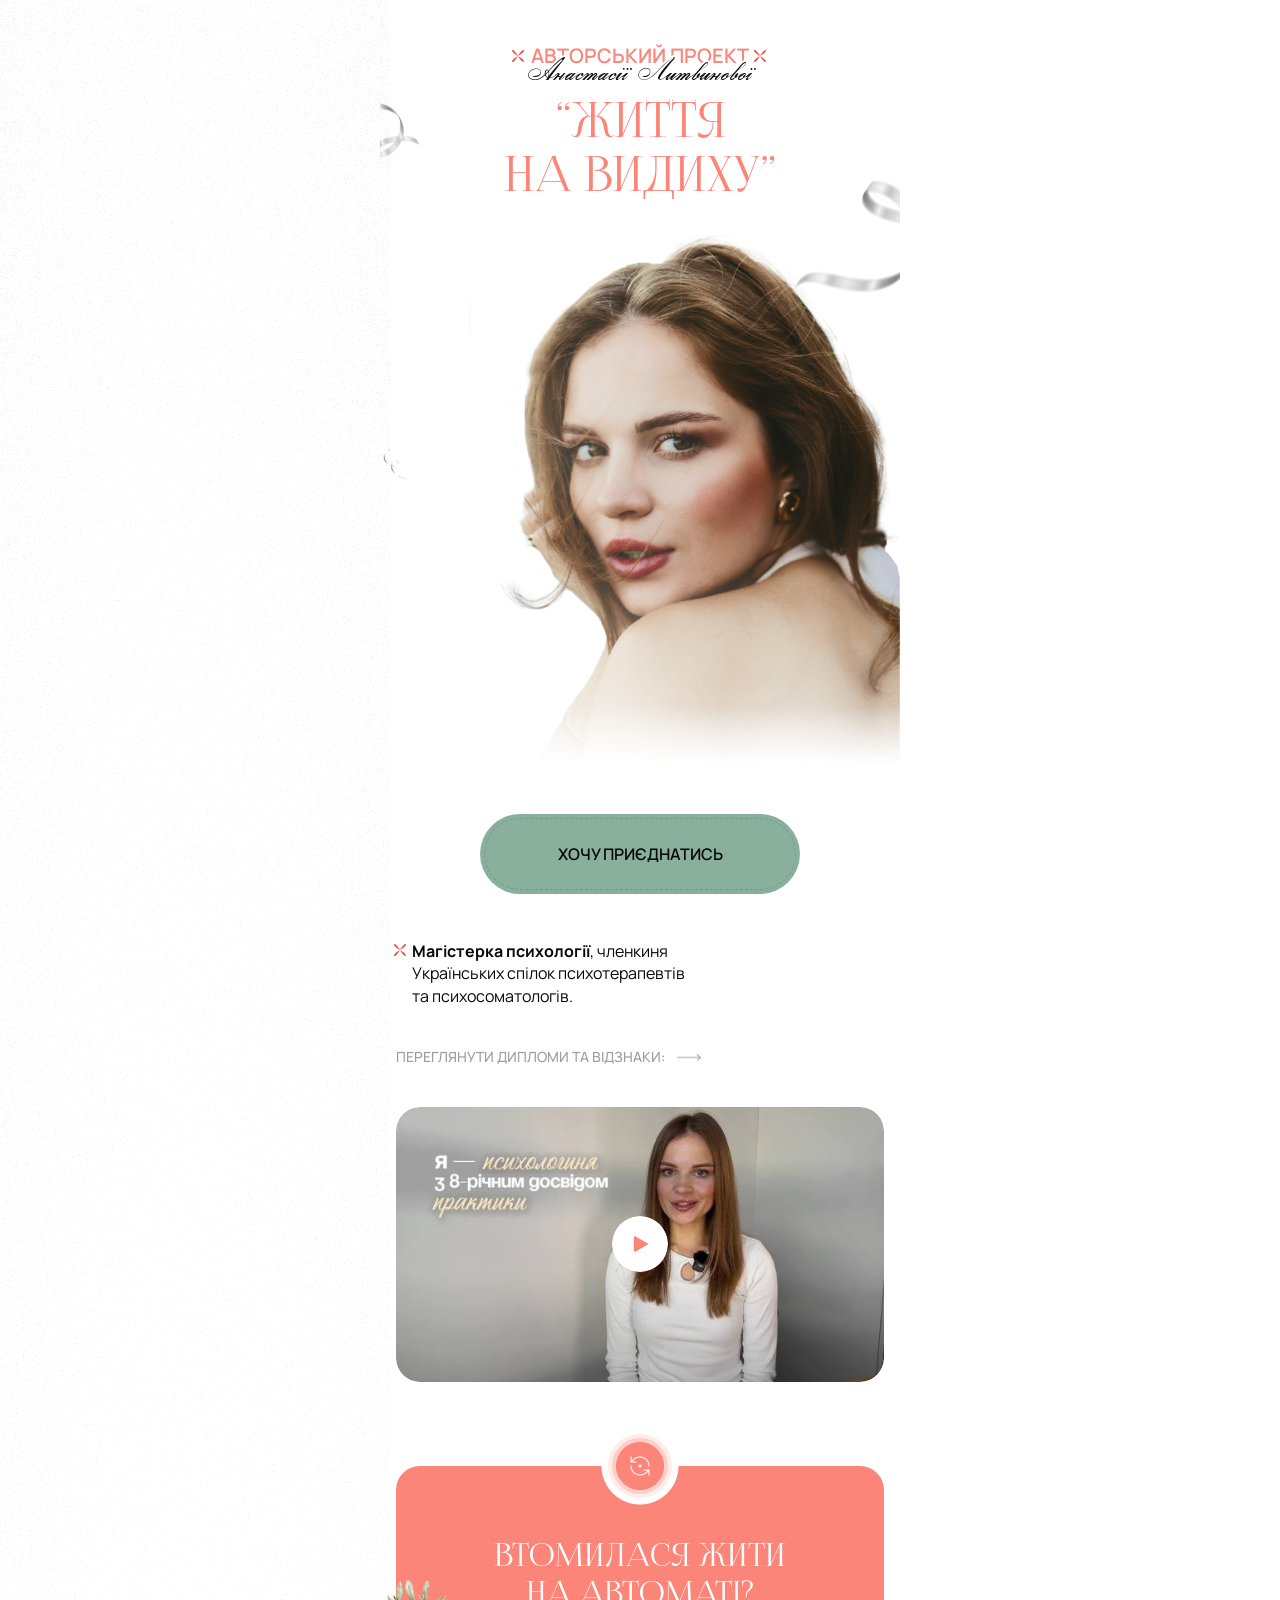
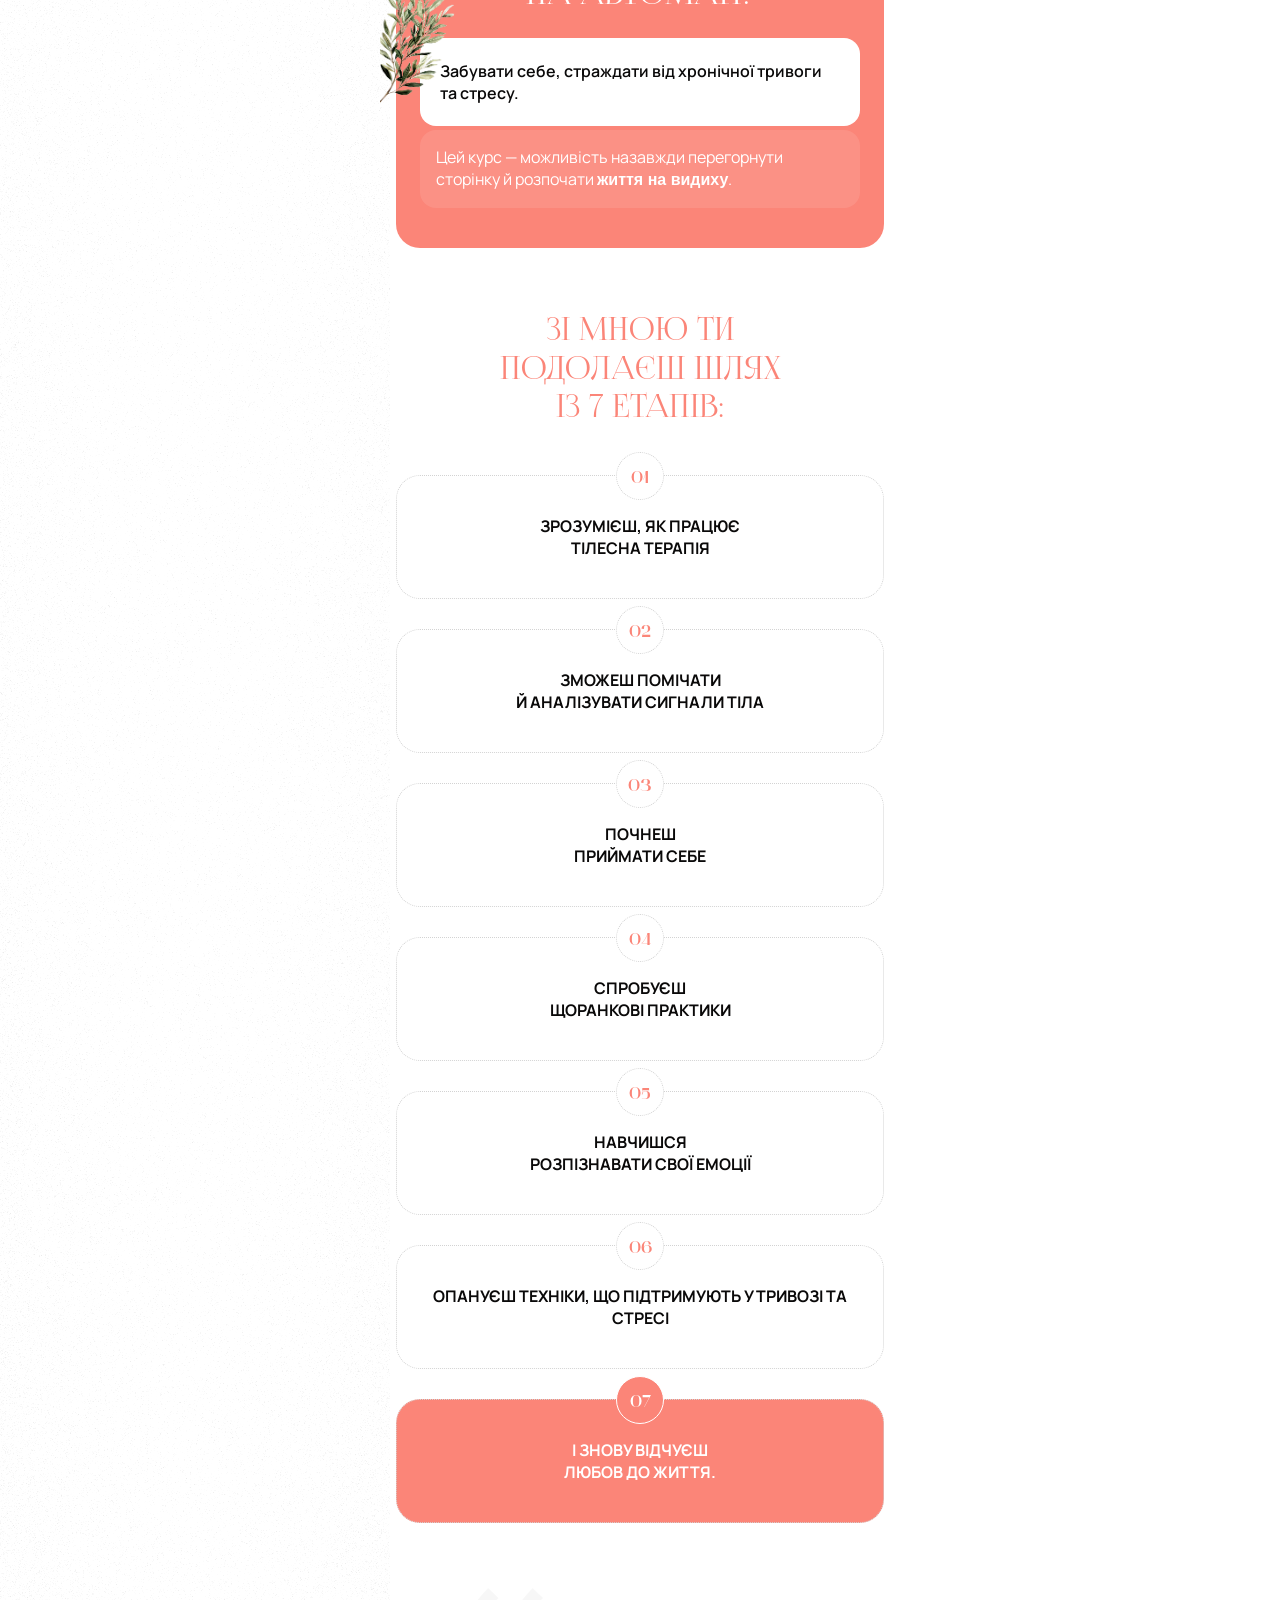
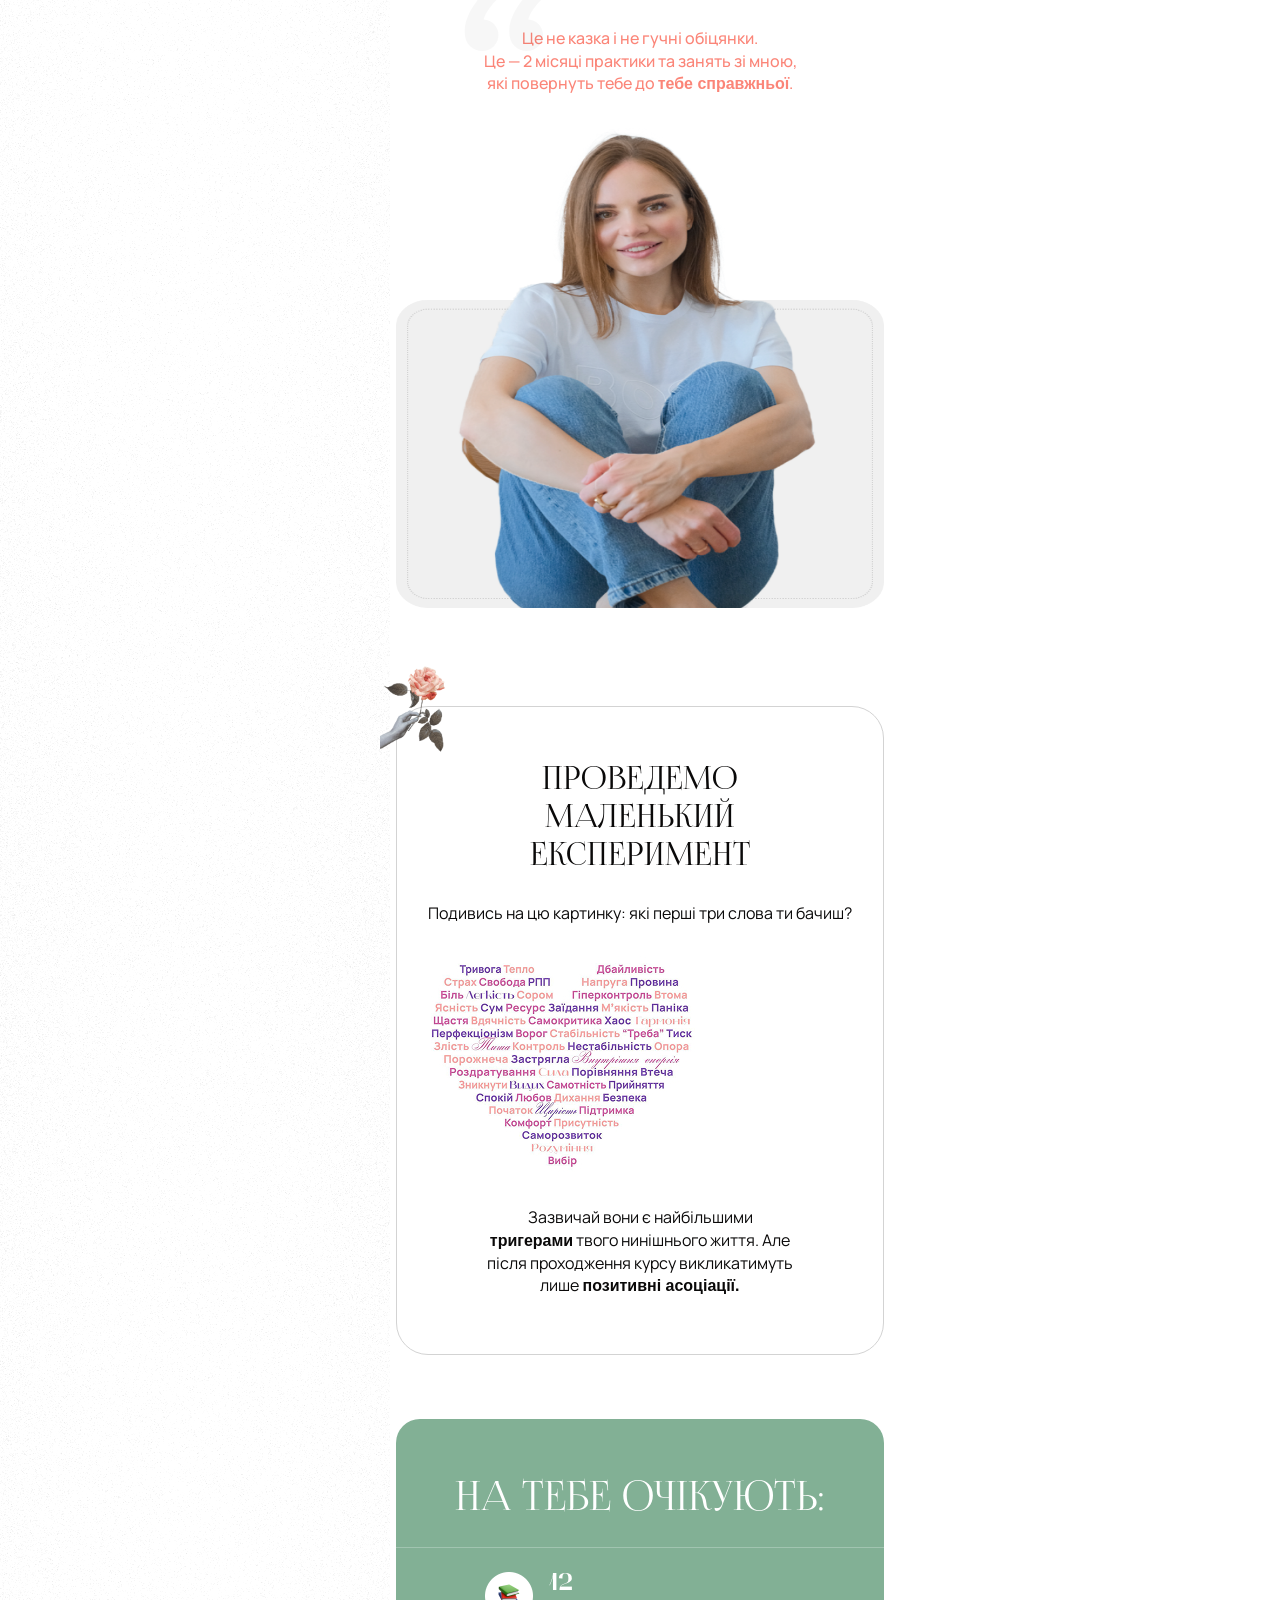
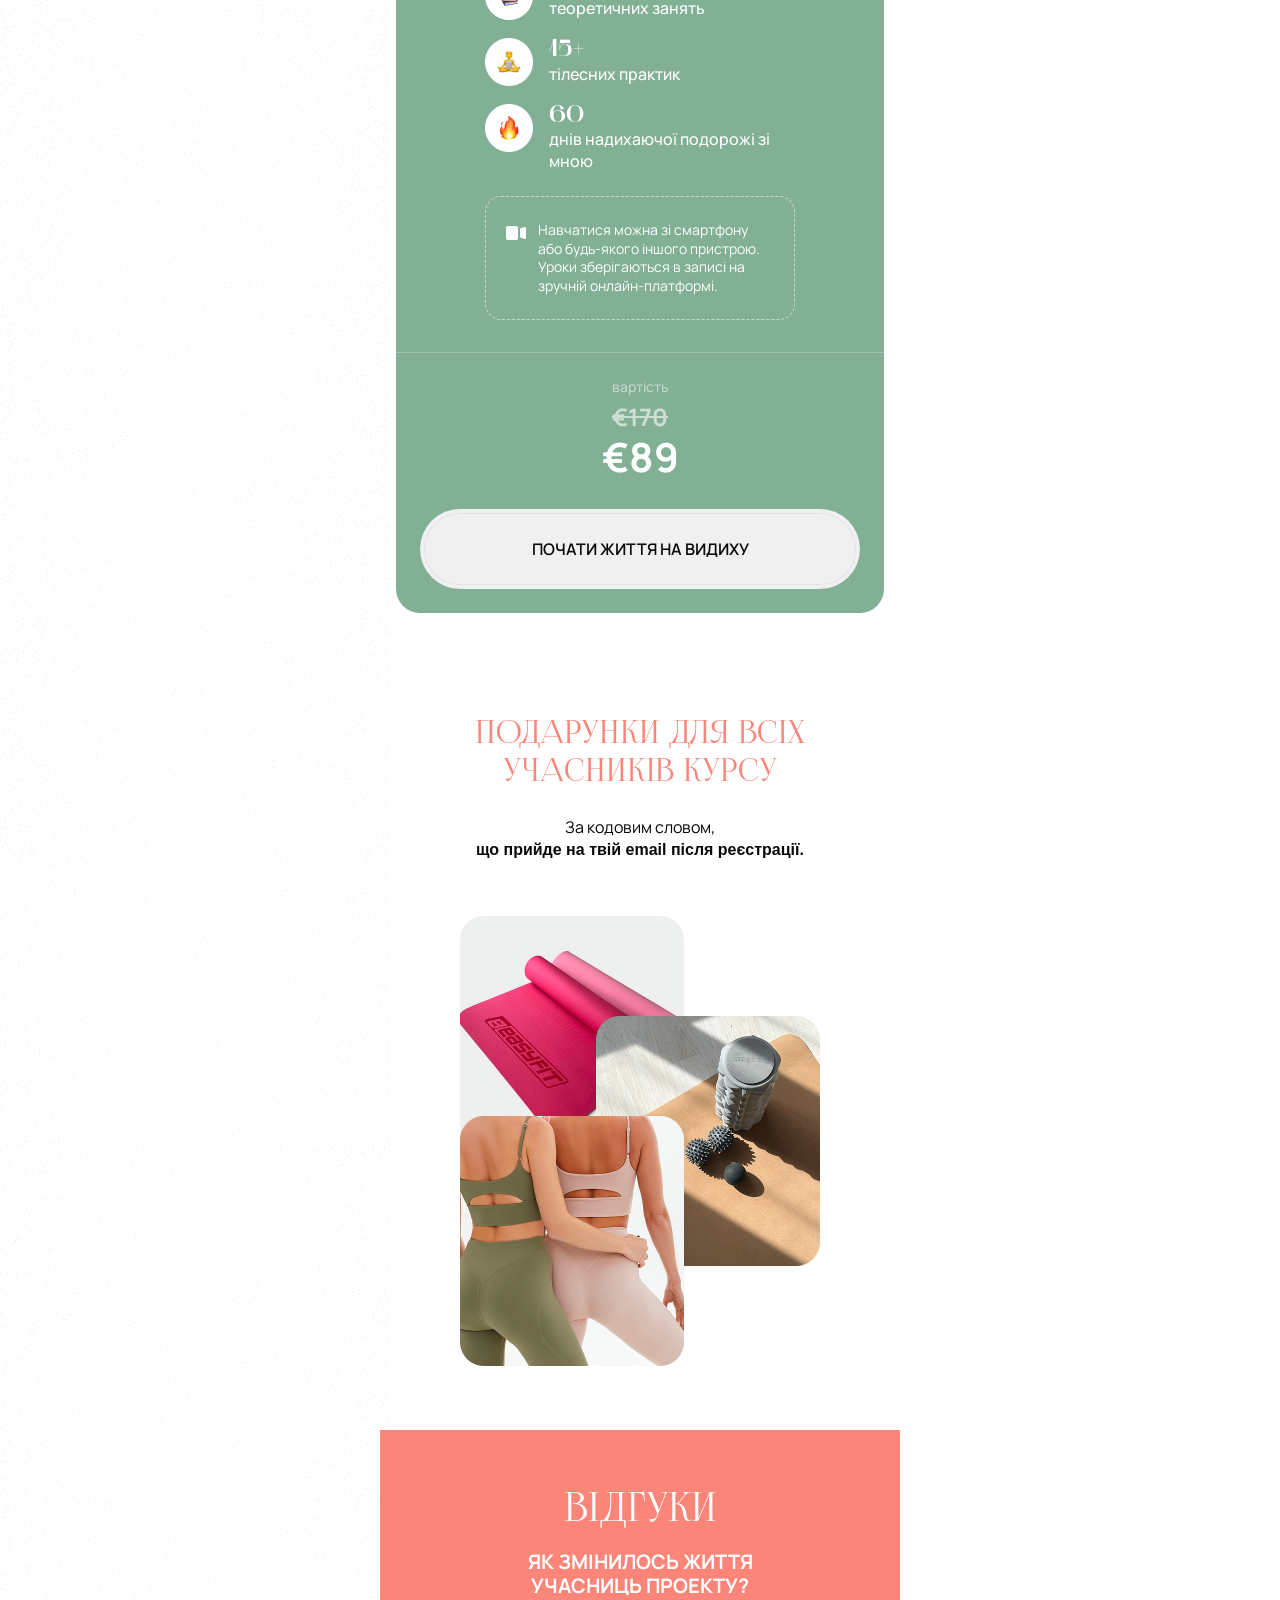
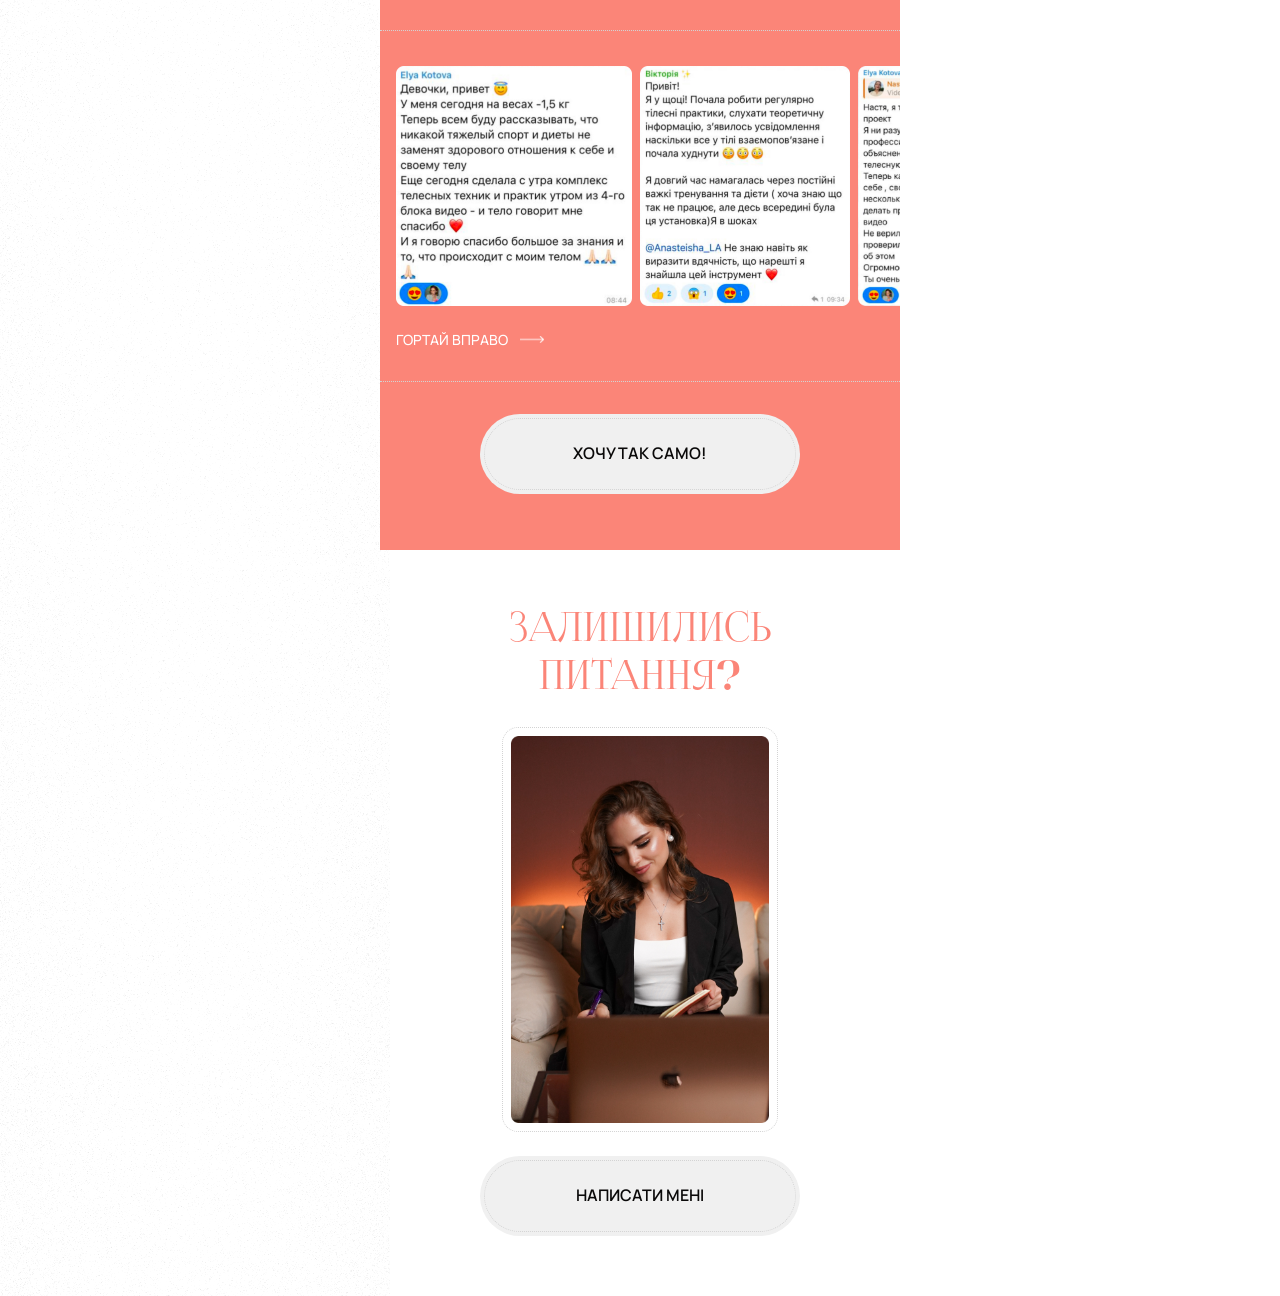
==== commit 8f23c6d8: "Initial clean commit" ====
--- a/index.html
+++ b/index.html
@@ -5,8 +5,14 @@
   <meta charset="UTF-8">
   <meta name="viewport" content="width=device-width, initial-scale=1.0">
   <link rel="stylesheet" href="/assets/style/style.css">
-  <title>Inna Khans</title>
-
+  <title>ЖИТТЯ НА ВИДИХУ</title>
+
+  <meta property="og:title" content="ЖИТТЯ НА ВИДИХУ">
+  <meta property="og:description"
+    content="Авторський проект Анастасії Литвинової – знайди гармонію в собі та насолоджуйся кожним моментом">
+  <meta name="twitter:title" content="ЖИТТЯ НА ВИДИХУ">
+  <meta name="twitter:description"
+    content="Авторський проект Анастасії Литвинової – знайди гармонію в собі та насолоджйся кожним моментом">
   <script src="./assets/scripts/jquery.min.js"></script>
   <script src="./assets/scripts/slick/slick.min.js"></script>
   <link href="./assets/scripts/slick/slick-theme.min.css" rel="stylesheet">
@@ -18,7 +24,7 @@
 <body>
   <main>
 
-    <section>
+    <section class="home">
       <div class="top">
         <div class="container">
           <div class="title">
@@ -28,84 +34,27 @@
 
           <div class="content">
             <h1>“ЖИТТЯ<br />НА ВИДИХУ”</h1>
-            <p><b>Знайди гармонію в собі</b> та насолоджуйся кожним моментом!</p>
 
             <img src="./assets/images/anastasiia_img.png" alt="Анастасії Литвинової">
 
             <div class="triggers">
               <a href="#tarif" class="custom_button">ХОЧУ ПРИЄДНАТИСЬ</a>
-              <a href="#program" class="default_button">подивитись всю програму</a>
             </div>
           </div>
         </div>
       </div>
     </section>
 
-    <section id="program">
-      <div class="make_you">
-        <div class="container">
-          <h2>Зі мною ви:</h2>
-
-          <ul>
-            <li data-aos="zoom-out-up">
-              <div class="number">01</div>
-              <h5>Дізнаєтеся </h5>
-              <p class="title">як відчувати та турбуватись про своє тіло</p>
-            </li>
-            <li data-aos="zoom-out-up">
-              <div class="number">02</div>
-              <h5>Навчитеся</h5>
-              <p class="title">починати день повними енергії</p>
-            </li data-aos="zoom-out-up">
-            <li data-aos="zoom-out-up">
-              <div class="number">03</div>
-              <h5>Пізнаєте</h5>
-              <p class="title">техніки самодопомоги при стресі та тривозі</p>
-            </li>
-            <li data-aos="zoom-out-up">
-              <div class="number">04</div>
-              <h5>Будете вдячними</h5>
-              <p class="title">собі та тілу</p>
-            </li>
-          </ul>
-
-          <div class="banner">
-            <img src="./assets/images/make_you.png" alt="Make you">
-          </div>
-        </div>
-      </div>
-    </section>
-
-    <section>
-      <div class="what_await_you">
-        <div class="container">
-          <h2>Що вас чекає:</h2>
-
-          <ul>
-            <li>
-              <div class="icon"><img data-aos="zoom-in" src="./assets/images/mic_icon.svg" alt="Microfone"></div>
-              <p class="title"><span>Простими словами</span><br />про тілесно-орієнтовану терапію</p>
-            </li>
-
-            <li>
-              <div class="icon"><img data-aos="zoom-in" src="./assets/images/yoga_icon.svg" alt="Microfone"></div>
-              <p class="title"><span>15+ тілесних практик з</span><br /> доведеною ефективністю</p>
-            </li>
-
-            <li>
-              <div class="icon"><img data-aos="zoom-in" src="./assets/images/video_icon.svg" alt="Microfone"></div>
-              <p class="title"><span>Всі уроки у записі</span><br /> на зручні платформі
-              </p>
-            </li>
-
-            <li>
-              <div class="icon"><img data-aos="zoom-in" style="max-width: 22px;" src="./assets/images/work_icon.png"
-                  alt="Microfone"></div>
-              <p class="title"><span>Робота</span> з метафоричними асоціативними картами
-              </p>
-            </li>
-
-          </ul>
+    <section class="me">
+      <div class="container">
+        <p><b>Магістерка психології</b>, членкиня Українських спілок психотерапевтів та психосоматологів.
+        </p>
+        <a href="https://drive.google.com/file/d/1_V0teb5QDr8me6carmO8jwx_cwFvOs3c/view?usp=drivesdk">Переглянути
+          Дипломи та відзнаки:
+        </a>
+        <div class="video_content">
+          <video src="./assets/images/video.mp4" poster="./assets/images/poster.jpg" playsinline class="video"></video>
+          <button class="play-btn"></button>
         </div>
       </div>
     </section>
@@ -115,330 +64,140 @@
         <div class="container">
 
           <div class="content">
-            <h2>Кому підійде проект:</h2>
+            <h2>втомилася жити на автоматі?</h2>
 
             <ul>
               <li>
                 <div class="content">
-                  <div class="icon">
-                    <img src="./assets/images/for_icon_1.png" alt="">
-                  </div>
-                  <p>Ви піклуєтесь про своє здоров'я</p>
+                  <p>Забувати себе, страждати від хронічної тривоги та стресу.</p>
                 </div>
                 <div data-aos="flip-up" class="result">
-                  <h5>Результат:</h5>
-
-                  <ul>
-                    <li>Пізнаєте своє тіло та дізнаєтеся, як допомагати собі у різних станах.</li>
-                    <li>Отримаєте поради, як почати день з енергією та натхненням.</li>
-                  </ul>
-                </div>
-              </li>
-
-
-              <li>
-                <div class="content">
-                  <div class="icon">
-                    <img src="./assets/images/for_icon_2.png" alt="">
-                  </div>
-                  <p>Ви турбуєтесь про майбутнє</p>
-                </div>
-                <div data-aos="flip-up" class="result">
-                  <h5>Результат:</h5>
-
-                  <ul>
-                    <li>Опануєте навички адаптації до невизначеності та дізнаєтесь як керувати емоціями.</li>
-                    <li>Отримаєте способи зменшення тривожності для більш гармонійного життя.</li>
-                  </ul>
-                </div>
-              </li>
-
-              <li>
-                <div class="content">
-                  <div class="icon">
-                    <img src="./assets/images/for_icon_3.png" alt="">
-                  </div>
-                  <p>Тривога заважає вам жити повноцінно</p>
-                </div>
-                <div data-aos="flip-up" class="result">
-                  <h5>Результат:</h5>
-
-                  <ul>
-                    <li>Зрозумієте, як зменшити тривогу та працювати з тривожними думками.</li>
-                    <li>Зрозумієте, як працювати з тривожними думками.</li>
-                  </ul>
-                </div>
-              </li>
-
-
-              <li>
-                <div class="content">
-                  <div class="icon">
-                    <img src="./assets/images/for_icon_4.png" alt="">
-                  </div>
-                  <p>Ви шукаєте внутрішню гармонію</p>
-                </div>
-                <div data-aos="flip-up" class="result">
-                  <h5>Результат:</h5>
-
-                  <ul>
-                    <li>Відкриєте для себе способи поєднання емоцій та розуму для досягнення балансу у житті.</li>
-                    <li>Пізнаєте секрети самопізнання та відновлення спокою в будь-якій ситуації.</li>
-                  </ul>
+                  Цей курс — можливість назавжди перегорнути сторінку й розпочати <b>життя на видиху</b>.
                 </div>
               </li>
             </ul>
 
           </div>
-
-          <a href="#tarif">ДІЗНАТИСЬ ВАРТІСТЬ</a>
-        </div>
+        </div>
+      </div>
+    </section>
+
+    <section id="program">
+      <div class="make_you">
+        <div class="container">
+          <h2>Зі мною ти подолаєш шлях <br />із 7 етапів:</h2>
+
+          <ul>
+            <li data-aos="zoom-out-up">
+              <div class="number">01</div>
+              <p class="title">зрозумієш, як працює<br /> тілесна терапія</p>
+            </li>
+            <li data-aos="zoom-out-up">
+              <div class="number">02</div>
+              <p class="title">зможеш помічати <br />й аналізувати сигнали тіла</p>
+            </li data-aos="zoom-out-up">
+            <li data-aos="zoom-out-up">
+              <div class="number">03</div>
+              <p class="title">почнеш <br />приймати себе</p>
+            </li>
+            <li data-aos="zoom-out-up">
+              <div class="number">04</div>
+              <p class="title">спробуєш <br />щоранкові практики</p>
+            </li>
+            <li data-aos="zoom-out-up">
+              <div class="number">05</div>
+              <p class="title">навчишся<br />
+                розпізнавати свої емоції</p>
+            </li>
+            <li data-aos="zoom-out-up">
+              <div class="number">06</div>
+              <p class="title">опануєш техніки, що підтримують у тривозі та стресі</p>
+            </li>
+            <li data-aos="zoom-out-up">
+              <div class="number">07</div>
+              <p class="title">і знову відчуєш <br /> любов до життя.</p>
+            </li>
+          </ul>
+        </div>
+      </div>
+    </section>
+
+    <section class="about_course">
+      <div class="container">
+        <p>Це не казка і не гучні обіцянки.<br />
+          Це — 2 місяці практики та занять зі мною, <br />які повернуть тебе до <b>тебе справжньої</b>.</p>
+
+        <img src="./assets/images/aboutCourse.png" alt="About course" />
       </div>
     </section>
 
     <section>
-      <div class="project_author">
-        <div class="container">
-          <div class="title">
-            <h2>Автор проекту</h2>
-            <p><span class="first">Анастасії Литвинової</span> <span>Анастасії Литвинової</span></p>
-          </div>
-
-          <div class="content">
-            <div class="author_stats">
-              <div class="img">
-                <img src="./assets/images/autho_block_img.png" alt="Author">
-              </div>
-
-              <ul id="stats">
+      <div class="about_courses">
+        <div class="container">
+          <h2>Проведемо маленький експеримент</h2>
+
+          <p>Подивись на цю картинку: які перші три слова ти бачиш?</p>
+          <img src="./assets/images/exp_img.jpg" alt="Expiriance">
+          <p>Зазвичай вони є найбільшими <br /> <b>тригерами</b> твого нинішнього життя. Але <br /> після проходження
+            курсу
+            викликатимуть <br />лише <b>позитивні асоціації.</b></p>
+        </div>
+      </div>
+    </section>
+
+    <section id="tarif">
+      <div class="cost_training">
+        <div class="container">
+          <div class="block">
+            <div class="top">
+              <h5>На тебе очікують:</h5>
+            </div>
+            <div class="center">
+              <ul>
                 <li>
-                  <h5 data-target="8">0</h5>
-                  <p>років в психології</p>
+                  <span class="number">12</span>
+                  <p>теоретичних занять</p>
                 </li>
                 <li>
-                  <h5 data-target="6.5">0</h5>
-                  <p>років практикуючий<br />психолог</p>
+                  <span class="number">15+</span>
+                  <p>тілесних практик</p>
                 </li>
                 <li>
-                  <h5 data-target="70" data-prefix=">">0</h5>
-                  <p>задоволених<br />клієнтів</p>
+                  <span class="number">60</span>
+                  <p>днів надихаючої подорожі зі мною</p>
                 </li>
               </ul>
-            </div>
-
-            <ul>
-              <li>
-                <span>Магістр психології</span>, практикуючий психолог та член УСП (Української спілки психотерапевтів).
-              </li>
-              <li>
-                <span>Людина, яка живе у кайф</span> та щирою турботою та любовʼю до себе.
-              </li>
-              <li>
-                Поєднуючи свої знання, досвід та мій професійний шлях, я створила стиль життя, від якого <span>отримую
-                  можливості «зі своїх мрій».</span>
-              </li>
-            </ul>
-
-            <h4>Дипломи та відзнаки:</h4>
-
-            <div class="slider">
-              <div class="slide_list">
-
-                <img src="./assets/images/sert_1.png" alt="Sert">
-                <img src="./assets/images/sert_2.png" alt="Sert">
-                <img src="./assets/images/sert_3.png" alt="Sert">
-                <img src="./assets/images/sert_4.png" alt="Sert">
-                <img src="./assets/images/sert_5.png" alt="Sert">
-                <img src="./assets/images/sert_6.png" alt="Sert">
-                <img src="./assets/images/sert_7.png" alt="Sert">
-
+
+              <div class="info">
+                Навчатися можна зі смартфону <br /> або будь-якого іншого пристрою.<br />
+                Уроки зберігаються в записі на<br /> зручній онлайн-платформі.
               </div>
             </div>
-
-            <a href="#tarif">ПЕРЕЙТИ ДО ТАРИФІВ</a>
-
-          </div>
-        </div>
-      </div>
-    </section>
-
-    <section>
-      <div class="training">
-        <div class="container">
-          <h2>Як проходить навчання</h2>
-
-          <ul>
-            <li>
-              <div class="icon">
-                <img data-aos="fade-up" src="./assets/images/book.png" alt="Book">
+            <div class="bottom">
+
+
+              <div class="price">
+                <p>вартість</p>
+                <span>€170</span>
+                <h5>€89</h5>
               </div>
-              <h5>Вивчаєте матеріал</h5>
-              <p>Проект складається із теоретичних та практичних відеороликів</p>
-              <div class="next"><img data-aos="zoom-in-down" src="./assets/images/next_line.png" alt="Next"></div>
-            </li>
-
-            <li>
-              <div class="icon">
-                <img data-aos="fade-up" src="./assets/images/yoga.png" alt="Yoga">
-              </div>
-              <h5>Виконуєте тілесні практики</h5>
-              <p>Крок за кроком освоюєте нові навички</p>
-              <div class="next"><img data-aos="zoom-in-down" src="./assets/images/next_line.png" alt="Next"></div>
-            </li>
-
-            <li>
-              <div class="icon">
-                <img data-aos="fade-up" src="./assets/images/fire.png" alt="Fire">
-              </div>
-              <h5>Формуєте корисну звичку</h5>
-            </li>
-          </ul>
-
-        </div>
-      </div>
-    </section>
-
-    <section>
-      <div class="about_courses">
-        <div class="container">
-          <span>8 Блоків</span>
-          <h2>Програма КУРСУ </h2>
-
-          <ul>
-            <li>
-              <h5>Блок 1.</h5>
-              <p>Що таке тілесна психотерапія.<br />Чим вона допоможе?</p>
-
-              <div data-aos="flip-up" class="result">
-                <h5>Результат:</h5>
-                <p>Познайомитеся з тілесною терапією та дізнаєтеся, чим вона корисна.</p>
-              </div>
-            </li>
-
-            <li>
-              <h5>Блок 2.</h5>
-              <p>Техніки та практики для знайомства з собою та своїм тілом.</p>
-
-              <div data-aos="flip-up" class="result">
-                <h5>Результат:</h5>
-                <p>Дізнаєтесь, як можете вже почати відслідковувати свої стани у: особистих стосунках, здоров'ї, роботі
-                  та при взаємодії з іншими людьми. Навчитеся помічати та краще розуміти своє тіло.
-                </p>
-              </div>
-            </li>
-
-            <li>
-              <h5>Блок 3.</h5>
-              <p>Як насправді я відношусь до свого тіла.
-              </p>
-
-              <div data-aos="flip-up" class="result">
-                <h5>Результат:</h5>
-                <p>Пізнаєте всі процеси, які підсвідомо керують вами по відношенню до свого тіла. За допомогою
-                  метафоричних асоціативних карток, пізнаєте себе ще глибше.</p>
-              </div>
-            </li>
-
-            <li>
-              <h5>Блок 4.</h5>
-              <p>Як починати свій день.</p>
-
-              <div data-aos="flip-up" class="result">
-                <h5>Результат:</h5>
-                <p>Візьмете в свій ранок ефективні практики, які дозволять залишатись продуктивним та повним сил і
-                  енергії!
-                </p>
-              </div>
-            </li>
-
-            <li>
-              <h5>Блок 5.</h5>
-              <p>Робота з емоціями. Вивільнення негативного стану через тіло.</p>
-
-              <div data-aos="flip-up" class="result">
-                <h5>Результат:</h5>
-                <p>Навчитеся розпізнавати свої емоції та будете знати як впливати на ваші думки, емоції та поведінку.
-                </p>
-              </div>
-            </li>
-
-            <li>
-              <h5>Блок 6.</h5>
-              <p>Практики роботи з тривогою. Як тривога відображається у нашому тілі. Що з цим робити.
-              </p>
-
-              <div data-aos="flip-up" class="result">
-                <h5>Результат:</h5>
-                <p>Опануєте техніки з розслаблення та релаксації під час тривожних проявів.</p>
-              </div>
-            </li>
-
-            <li>
-              <h5>Блок 7.</h5>
-              <p>Практика вдячності та наповнення любов’ю всередині себе. </p>
-
-              <div data-aos="flip-up" class="result">
-                <h5>Результат:</h5>
-                <p>Помітите позитивні моменти кожного вашого дня. А також дізнаєтесь, як бути вдячним собі та своєму
-                  тілу.</p>
-              </div>
-            </li>
-
-            <li>
-              <h5>Блок 8.</h5>
-              <p>Завершення проекту</p>
-
-              <div data-aos="flip-up" class="result">
-                <h5>Результат:</h5>
-                <p>Візьмете із собою величезну дозу мотивації та настанови, які допоможуть впровадити практики у ваше
-                  життя на постійній основі</p>
-              </div>
-            </li>
-          </ul>
-        </div>
-      </div>
-    </section>
-
-    <section id="tarif">
-      <div class="cost_training">
-        <div class="container">
-          <h2>Вартість навчання</h2>
-          <div class="block">
-            <div class="top">
-              <span>тариф:</span>
-              <h5>Груповий</h5>
+
+              <a href="https://secure.wayforpay.com/payment/sbc26d02ebf28" target="_blank">Почати життя на видиху</a>
             </div>
-            <div class="bottom">
-              <ul>
-                <li><b>15+ тілесних практик</b> з доведеною ефективністю</li>
-                <li><b>Всі уроки у записі</b> на зручній платформі</li>
-                <li>Робота з метафоричними асоціативними картами</li>
-              </ul>
-
-              <div class="price">
-                <span>99€</span>
-                <h5>65€</h5>
-              </div>
-
-              <a href="https://secure.wayforpay.com/payment/sbc26d02ebf28" target="_blank">Обрати тариф</a>
-            </div>
-          </div>
-        </div>
-      </div>
-    </section>
-
-    <section>
-      <div class="bonus">
-        <div class="container">
-          <h2>Спеціальні бонуси</h2>
-          <p>
-            Учасники отримають <span>персональну знижку</span><br />на одяг від бренду <b>@antmystudios</b>
-            та<br />спортивний
-            інвентар від<br />
-            <b>@sport.house_sho</b>
-          </p>
-
-          <img src="./assets/images/bonus_img.png" alt="Bonus image" class="bonus-img">
+          </div>
+        </div>
+      </div>
+    </section>
+
+    <section class="gift">
+      <div class="container">
+        <h3>Подарунки для всіх учасників курсу</h3>
+        <p>За кодовим словом, <br /> <b>що прийде на твій email після реєстрації.</b></p>
+
+        <div class="gift_img_list">
+          <img data-aos="fade-up-right" class="gift_1" src="./assets/images/gift_1.png" alt="Gift 1" />
+          <img data-aos="fade-up-left" class="gift_2" src="./assets/images/gift_2.png" alt="Gift 2" />
+          <img data-aos="fade-down-right" class="gift_3" src="./assets/images/gift_3.png" alt="Gift 3" />
         </div>
       </div>
     </section>
@@ -452,8 +211,6 @@
           <div class="content">
             <ul>
               <li>
-                <div class="number">01</div>
-                <p>Худнуть без дієт і фізичних<br />навантажень</p>
                 <div class="slider">
                   <div class="slide_list">
                     <img src="./assets/images/slide_1_1.png" alt="Slide">
@@ -461,34 +218,10 @@
                     <img src="./assets/images/slide_1_3.png" alt="Slide">
                   </div>
                 </div>
-              </li>
-
-              <li>
-                <div class="number">02</div>
-                <p>Справляються зі стресом, знають<br />що робити з негативними<br />емоціями, переживаннями</p>
-                <div class="slider">
-                  <div class="slide_list">
-                    <img src="./assets/images/slide_2_1.png" alt="Slide">
-                    <img src="./assets/images/slide_2_2.png" alt="Slide">
-                  </div>
-                </div>
-              </li>
-
-              <li>
-                <div class="number">03</div>
-                <p>Позбулись неприємних відчуттів у<br />тілі, набряків, зажимів.<br />Навчились слухати,
-                  відчувати<br />потреби тіла і
-                  бути з ним у гармонії</p>
-                <div class="slider">
-                  <div class="slide_list">
-                    <img src="./assets/images/slide_3_1.png" alt="Slide">
-                    <img src="./assets/images/slide_3_2.png" alt="Slide">
-                    <img src="./assets/images/slide_3_3.png" alt="Slide">
-                    <img src="./assets/images/slide_3_4.png" alt="Slide">
-                    <img src="./assets/images/slide_3_5.png" alt="Slide">
-                    <img src="./assets/images/slide_3_6.png" alt="Slide">
-                  </div>
-                </div>
+
+                <p class="note">
+                  Гортай вправо
+                </p>
               </li>
             </ul>
 
@@ -587,13 +320,14 @@
 
       if (scrollTop >= aboutCoursesOffsetTop - 55) {
         var newTop = (scrollTop - 55) - aboutCoursesOffsetTop + 56
-        if (newTop <= 110) {
+        if (newTop <= 102) {
           $aboutCourses.addClass('fixed')
 
           $aboutCourses.css('--top', newTop + 'px')
-
+          $aboutCourses.css('--left', '50%')
           if (scrollTop >= (aboutCoursesOffsetTop + aboutCoursesHeight - beforeHeight)) {
             $aboutCourses.removeClass('fixed')
+
           }
         } else {
           $aboutCourses.removeClass('fixed')
@@ -637,6 +371,35 @@
       observer.observe(document.querySelector("#stats"))
     });
   </script>
+
+  <script>
+    $(document).ready(function () {
+      const videos = document.querySelectorAll('.video_content')
+
+      videos.forEach(box => {
+        const video = box.querySelector('video')
+        const button = box.querySelector('.play-btn')
+
+        button.addEventListener('click', () => {
+          if (video.paused) {
+            video.play()
+            button.style.display = 'none'
+          } else {
+            video.pause()
+            button.style.display = 'block'
+          }
+        })
+
+        video.addEventListener('ended', () => {
+          button.style.display = 'block'
+        })
+      })
+
+
+
+    })
+
+  </script>
 </body>
 
 </html>
--- a/assets/style/style.css
+++ b/assets/style/style.css
@@ -11,6 +11,13 @@
   font-family: "Gloria script";
   src: url("../font/gloria-script.eot");
   src: url("../font/gloria-script.eot?#iefix") format("embedded-opentype"), url("../font/gloria-script.woff") format("woff"), url("../font/gloria-script.ttf") format("truetype");
+  font-style: normal;
+  font-weight: bold;
+  text-rendering: optimizeLegibility;
+}
+@font-face {
+  font-family: "Foglihten";
+  src: url("../font/FoglihtenNo06_076.otf") format("truetype");
   font-style: normal;
   font-weight: bold;
   text-rendering: optimizeLegibility;
@@ -190,13 +197,18 @@
 main {
   max-width: 520px;
   margin: 0 auto;
+  overflow: hidden;
 }
 
 .container {
   padding: 0 16px;
 }
 
-.top::before {
+.home .top {
+  position: relative;
+  height: 100dvh;
+}
+.home .top::before {
   content: " ";
   position: absolute;
   top: 102px;
@@ -208,7 +220,7 @@
   background-size: contain;
   animation: float 6s ease-in-out infinite;
 }
-.top::after {
+.home .top::after {
   content: " ";
   position: absolute;
   top: 180px;
@@ -220,10 +232,11 @@
   background-size: contain;
   animation: float 6s ease-in-out infinite;
 }
-.top .container {
-  padding-top: 44px;
-}
-.top .container::before {
+.home .top .container {
+  padding: 44px 0 0;
+  height: 100%;
+}
+.home .top .container::before {
   content: " ";
   position: absolute;
   top: 438px;
@@ -235,10 +248,10 @@
   background-size: contain;
   animation: float 6s ease-in-out infinite;
 }
-.top .container .title {
-  position: relative;
-}
-.top .container .title h2 {
+.home .top .container .title {
+  position: relative;
+}
+.home .top .container .title h2 {
   position: relative;
   font-family: "Manrope";
   font-size: 20px;
@@ -252,10 +265,10 @@
   width: 100%;
   max-width: 220px;
   margin: 0 auto;
-  color: #ed5242;
+  color: #fb8578;
   z-index: -1;
 }
-.top .container .title h2::before {
+.home .top .container .title h2::before {
   content: " ";
   position: absolute;
   left: -18px;
@@ -267,7 +280,7 @@
   width: 12px;
   height: 12px;
 }
-.top .container .title h2::after {
+.home .top .container .title h2::after {
   content: " ";
   position: absolute;
   right: -16px;
@@ -279,7 +292,7 @@
   width: 12px;
   height: 12px;
 }
-.top .container .title p {
+.home .top .container .title p {
   position: absolute;
   font-family: "Gloria script";
   font-size: 32px;
@@ -294,7 +307,7 @@
   right: 0;
   top: 12px;
 }
-.top .container .title p > span {
+.home .top .container .title p > span {
   position: absolute;
   left: 0;
   right: 0;
@@ -310,17 +323,18 @@
   z-index: 1;
   -webkit-text-stroke: 4px #fff;
 }
-.top .container .title p > span.first {
+.home .top .container .title p > span.first {
   color: #0a0909;
   -webkit-text-stroke: 0;
   z-index: 2;
 }
-.top .container .content {
-  position: relative;
-  margin-top: 38px;
-}
-.top .container .content h1 {
-  font-family: "Mak";
+.home .top .container .content {
+  position: relative;
+  margin-top: 30px;
+  height: 100%;
+}
+.home .top .container .content h1 {
+  font-family: "Foglihten";
   font-size: 48px;
   font-weight: 300;
   line-height: 53.76px;
@@ -328,10 +342,9 @@
   text-underline-position: from-font;
   -webkit-text-decoration-skip-ink: none;
           text-decoration-skip-ink: none;
-  color: #ed5242;
-  margin-bottom: 18px;
-}
-.top .container .content p {
+  color: #fb8578;
+}
+.home .top .container .content p {
   font-family: Manrope;
   font-size: 18px;
   font-weight: 400;
@@ -341,7 +354,7 @@
   -webkit-text-decoration-skip-ink: none;
           text-decoration-skip-ink: none;
 }
-.top .container .content p b {
+.home .top .container .content p b {
   font-family: Manrope;
   font-size: 16px;
   font-weight: 600;
@@ -351,58 +364,166 @@
   -webkit-text-decoration-skip-ink: none;
           text-decoration-skip-ink: none;
 }
-.top .container .content img {
+.home .top .container .content img {
+  position: absolute;
+  right: 0;
   margin: 20px auto 0;
   width: 100%;
   z-index: -1;
 }
-.top .container .content .triggers {
-  position: relative;
+.home .top .container .content .triggers {
+  position: absolute;
+  bottom: 0;
+  width: 100%;
   margin-top: auto;
 }
-.top .container .content .triggers .custom_button {
+.home .top .container .content .triggers .custom_button {
   position: absolute;
   bottom: 60px;
   left: 0;
   right: 0;
 }
 
+.me .container {
+  margin-top: 40px;
+}
+.me .container p {
+  position: relative;
+  font-family: "Manrope";
+  font-weight: 400;
+  font-size: 16px;
+  line-height: 140%;
+  letter-spacing: 0;
+  vertical-align: bottom;
+  max-width: 280px;
+  width: 100%;
+  margin: 0 16px 0;
+}
+.me .container p::before {
+  content: " ";
+  position: absolute;
+  content: " ";
+  position: absolute;
+  left: -18px;
+  top: 4px;
+  transform: translate(0, 0);
+  background-image: url(../images/title_decoration.svg);
+  background-repeat: no-repeat;
+  background-size: cover;
+  width: 12px;
+  height: 12px;
+}
+.me .container p b {
+  font-family: "Manrope";
+  font-weight: 700;
+  font-style: Bold;
+  font-size: 16px;
+  line-height: 140%;
+  letter-spacing: 0;
+  vertical-align: bottom;
+}
+.me .container > a {
+  display: flex;
+  align-items: center;
+  gap: 12px;
+  font-family: "Manrope";
+  font-weight: 500;
+  font-size: 14px;
+  line-height: 140%;
+  letter-spacing: 0;
+  text-transform: uppercase;
+  color: rgba(10, 9, 9, 0.4);
+  margin-top: 40px;
+}
+.me .container > a::after {
+  content: " ";
+  position: relative;
+  width: 24px;
+  height: 20px;
+  background-image: url("../images/line_link.png");
+  background-repeat: no-repeat;
+  background-size: contain;
+  background-position: center;
+}
+.me .container .video_content {
+  position: relative;
+  width: 100%;
+  max-width: 100%;
+  aspect-ratio: 16/9;
+  margin-top: 40px;
+  border-radius: 24px;
+  overflow: hidden;
+}
+.me .container .video_content .video {
+  width: 100%;
+  height: 100%;
+  -o-object-fit: cover;
+     object-fit: cover;
+  -o-object-position: top;
+     object-position: top;
+  display: block;
+  border-radius: 24px;
+}
+.me .container .video_content .play-btn {
+  position: absolute;
+  top: 50%;
+  left: 50%;
+  width: 56px;
+  height: 56px;
+  border: none;
+  border-radius: 50%;
+  transform: translate(-50%, -50%);
+  cursor: pointer;
+  background: url("../images/play-btn.png") no-repeat center;
+  background-size: contain;
+  z-index: 3;
+}
+
 .make_you {
-  margin-top: 56px;
+  margin-top: 64px;
 }
 .make_you .container h2 {
-  font-family: Mak;
-  font-size: 40px;
-  font-weight: 300;
-  line-height: 48px;
-  text-align: center;
-  text-underline-position: from-font;
-  -webkit-text-decoration-skip-ink: none;
-          text-decoration-skip-ink: none;
-  color: #ed5242;
+  font-family: "Foglihten";
+  font-weight: 500;
+  font-size: 32px;
+  line-height: 120%;
+  letter-spacing: 0;
+  text-align: center;
+  text-underline-position: from-font;
+  -webkit-text-decoration-skip-ink: none;
+          text-decoration-skip-ink: none;
+  color: #fb8578;
   text-transform: uppercase;
 }
 .make_you .container ul {
   margin-top: 48px;
   display: flex;
   flex-direction: column;
-  gap: 40px;
+  gap: 30px;
 }
 .make_you .container ul li {
   position: relative;
-  max-width: 270px;
-  width: 100%;
-  height: 136px;
+  max-width: 100%;
+  width: 100%;
+  height: 124px;
   border: 1px dotted #d3d3d3;
   border-radius: 24px;
-  padding: 36px 24px 24px;
+  padding: 40px 26px;
   margin: 0 auto;
+  display: flex;
+  align-items: center;
+  justify-content: center;
 }
 .make_you .container ul li:last-child {
-  border-color: #ed5242;
+  background: #fb8578;
 }
 .make_you .container ul li:last-child .number {
-  border-color: #ed5242;
+  background: #fb8578;
+  color: #fff;
+  border: 1px solid #ffffff;
+}
+.make_you .container ul li:last-child .title {
+  color: #fff;
 }
 .make_you .container ul li .number {
   position: absolute;
@@ -426,90 +547,60 @@
   text-underline-position: from-font;
   -webkit-text-decoration-skip-ink: none;
           text-decoration-skip-ink: none;
-  color: #ed5242;
-}
-.make_you .container ul li h5 {
-  font-family: Manrope;
-  font-size: 20px;
+  color: #fb8578;
+}
+.make_you .container ul li p {
+  font-family: "Manrope";
   font-weight: 700;
-  line-height: 24px;
-  text-align: center;
+  font-size: 16px;
+  line-height: 140%;
+  letter-spacing: 0;
+  text-align: center;
+  text-transform: uppercase;
   text-underline-position: from-font;
   -webkit-text-decoration-skip-ink: none;
           text-decoration-skip-ink: none;
   color: #0a0909;
-  margin-bottom: 8px;
-}
-.make_you .container ul li p {
-  font-family: Manrope;
-  font-size: 16px;
+}
+
+.about_course .container {
+  padding-top: 104px;
+}
+.about_course .container p {
+  position: relative;
+  font-family: "Manrope";
   font-weight: 500;
-  line-height: 22.4px;
-  text-align: center;
-  text-underline-position: from-font;
-  -webkit-text-decoration-skip-ink: none;
-          text-decoration-skip-ink: none;
-  color: #0a0909;
-}
-.make_you .container .banner {
-  position: relative;
-  top: -24px;
-}
-.make_you .container .banner img {
-  width: 100%;
-}
-
-.what_await_you {
+  font-size: 16px;
+  line-height: 140%;
+  letter-spacing: 0;
+  text-align: center;
+  color: #fb8578;
+}
+.about_course .container p::before {
+  content: " ";
+  position: absolute;
+  top: -40px;
+  left: 14%;
+  background-image: url("../images/courseIcon.svg");
+  background-repeat: no-repeat;
+  background-position: center;
+  background-size: contain;
+  width: 80px;
+  height: 64px;
+}
+.about_course .container p b {
+  font-weight: 700;
+}
+.about_course .container img {
   margin-top: 32px;
-}
-.what_await_you .container h2 {
-  font-family: Mak;
-  font-size: 40px;
-  font-weight: 300;
-  line-height: 48px;
-  text-align: center;
-  text-underline-position: from-font;
-  -webkit-text-decoration-skip-ink: none;
-          text-decoration-skip-ink: none;
-  color: #ed5242;
-  margin-bottom: 24px;
-}
-.what_await_you .container ul {
-  margin: 0 auto;
-  width: 294px;
-  display: flex;
-  flex-direction: column;
-  gap: 8px;
-}
-.what_await_you .container ul li {
-  position: relative;
-  width: 270px;
-  height: 114px;
-  margin-left: 24px;
-  border: 1px dotted #d3d3d3;
-  border-radius: 24px;
-  padding: 24px 32px 24px 36px;
-  display: flex;
-  align-items: center;
-}
-.what_await_you .container ul li .icon {
-  position: absolute;
-  left: -24px;
-  top: 50%;
-  transform: translate(0, -50%);
-  border: 1px dotted #d3d3d3;
-  border-radius: 50%;
-  background-color: #fff;
-  display: flex;
-  align-items: center;
-  justify-content: center;
-  width: 48px;
-  height: 48px;
+  max-height: 480px;
+  height: 100%;
+  width: 100%;
 }
 
 .for {
   position: relative;
-  margin-top: 88px;
+  margin-top: 84px;
 }
 .for .container {
   padding: 0 16px;
@@ -517,19 +608,20 @@
 .for .container > .content {
   margin: 0 auto;
   background-color: transparent;
-  background-image: radial-gradient(circle at 50% 0px, transparent 38px, #ed5242 39px);
+  background-image: radial-gradient(circle at 50% 0px, transparent 38px, #fb8578 39px);
   border-radius: 24px;
-  padding: 80px 24px 40px;
+  padding: 72px 24px 40px;
   overflow: visible;
   width: 100%;
   margin: 0 auto;
   z-index: -1;
 }
 .for .container > .content h2 {
-  font-family: Mak;
-  font-size: 38px;
-  font-weight: 300;
-  line-height: 44px;
+  font-family: "Foglihten";
+  font-weight: 500;
+  font-size: 32px;
+  line-height: 120%;
+  letter-spacing: 0;
   text-align: center;
   text-underline-position: from-font;
   -webkit-text-decoration-skip-ink: none;
@@ -552,20 +644,6 @@
   height: 88px;
   border-radius: 16px;
 }
-.for .container > .content > ul > li > .content .icon {
-  display: flex;
-  align-items: center;
-  justify-content: center;
-  width: 48px;
-  min-width: 48px;
-  height: 48px;
-  border: 1px dotted #d3d3d3;
-  border-radius: 50%;
-}
-.for .container > .content > ul > li > .content .icon img {
-  max-width: 26px;
-  max-height: 26px;
-}
 .for .container > .content > ul > li > .content p {
   font-family: Manrope;
   font-size: 16px;
@@ -581,53 +659,22 @@
   margin-top: 4px;
   background-color: rgba(255, 255, 255, 0.1);
   border-radius: 16px;
-  padding: 20px;
-}
-.for .container > .content > ul > li .result h5 {
-  font-family: Manrope;
-  font-size: 20px;
-  font-weight: 600;
-  line-height: 24px;
-  text-align: left;
-  text-underline-position: from-font;
-  -webkit-text-decoration-skip-ink: none;
-          text-decoration-skip-ink: none;
+  padding: 16px;
+  font-family: "Manrope";
+  font-weight: 400;
+  font-size: 16px;
+  line-height: 140%;
+  letter-spacing: 0;
+  vertical-align: bottom;
   color: #fff;
-  text-transform: uppercase;
-}
-.for .container > .content > ul > li .result ul {
-  margin-top: 16px;
-}
-.for .container > .content > ul > li .result ul li {
-  position: relative;
-  padding-left: 24px;
-  font-family: Manrope;
-  font-size: 16px;
-  font-weight: 400;
-  line-height: 22.4px;
-  text-align: left;
-  text-underline-position: from-font;
-  -webkit-text-decoration-skip-ink: none;
-          text-decoration-skip-ink: none;
-  color: #fff;
-}
-.for .container > .content > ul > li .result ul li:not(:last-child) {
-  margin-bottom: 8px;
-}
-.for .container > .content > ul > li .result ul li::before {
-  content: " ";
-  position: absolute;
-  left: 0;
-  top: 4px;
-  background-image: url("../images/list_icon.svg");
-  background-repeat: no-repeat;
-  width: 14px;
-  height: 14px;
+}
+.for .container > .content > ul > li .result b {
+  font-weight: 700;
 }
 .for .container > .content::before {
   content: " ";
   position: absolute;
-  top: 108px;
+  top: 100px;
   left: 0;
   width: 88px;
   height: 164px;
@@ -643,362 +690,23 @@
   right: 0;
   margin: 0 auto;
   background-image: url("../images/top_line_icon.png");
+  background-position: center;
+  background-size: contain;
+  background-repeat: no-repeat;
   width: 64px;
   height: 64px;
   z-index: 9;
 }
-.for .container > a {
-  position: relative;
-  display: flex;
-  align-items: center;
-  justify-content: center;
-  margin: 24px auto 0;
-  background-color: #f0f0f0;
-  border-radius: 50px;
-  max-width: 320px;
-  width: 100%;
-  height: 80px;
-  font-family: Manrope;
-  font-size: 16px;
-  font-weight: 600;
-  line-height: 22.4px;
-  text-align: center;
-  text-underline-position: from-font;
-  -webkit-text-decoration-skip-ink: none;
-          text-decoration-skip-ink: none;
-  color: #0a0909;
-}
-.for .container > a::before {
-  content: " ";
-  position: absolute;
-  top: 4px;
-  bottom: 4px;
-  left: 4px;
-  right: 4px;
-  opacity: 0.1;
-  border: 1px dotted #0a0909;
-  border-radius: 50px;
-}
-
-.project_author {
-  margin-top: 56px;
-}
-.project_author .container {
-  padding: 0;
-}
-.project_author .container .title {
-  position: relative;
-}
-.project_author .container .title h2 {
-  position: relative;
-  font-family: Mak;
-  font-size: 38px;
-  font-weight: 300;
-  line-height: 48px;
-  text-align: center;
-  text-underline-position: from-font;
-  -webkit-text-decoration-skip-ink: none;
-          text-decoration-skip-ink: none;
-  text-transform: uppercase;
-  width: 100%;
-  max-width: 100%;
-  margin: 0 auto;
-  color: #ed5242;
-  z-index: -1;
-}
-.project_author .container .title p {
-  position: absolute;
-  font-family: "Gloria script";
-  font-size: 32px;
-  font-weight: 400;
-  line-height: 35.84px;
-  text-align: center;
-  text-underline-position: from-font;
-  -webkit-text-decoration-skip-ink: none;
-          text-decoration-skip-ink: none;
-  color: #0a0909;
-  left: 0;
-  right: 0;
-  top: 26px;
-}
-.project_author .container .title p > span {
-  position: absolute;
-  left: 0;
-  right: 0;
-  font-family: "Gloria script";
-  font-size: 32px;
-  font-weight: 400;
-  line-height: 35.84px;
-  text-align: center;
-  text-underline-position: from-font;
-  -webkit-text-decoration-skip-ink: none;
-          text-decoration-skip-ink: none;
-  color: #fff;
-  z-index: 1;
-  -webkit-text-stroke: 4px #fff;
-}
-.project_author .container .title p > span.first {
-  color: #0a0909;
-  -webkit-text-stroke: 0;
-  z-index: 2;
-}
-.project_author .container .content {
-  margin-top: 28px;
-}
-.project_author .container .content .author_stats {
-  display: flex;
-  align-items: center;
-  gap: 24px;
-  padding-right: 16px;
-}
-.project_author .container .content .author_stats img {
-  border: 1px dotted #d3d3d3;
-  border-left: 0;
-  border-top-right-radius: 16px;
-  border-bottom-right-radius: 16px;
-  padding: 8px 8px 8px 0;
-  max-width: 190px;
-}
-.project_author .container .content .author_stats ul {
-  display: flex;
-  flex-direction: column;
-  gap: 24px;
-}
-.project_author .container .content .author_stats ul li h5 {
-  font-family: Mak;
-  font-size: 40px;
-  font-weight: 700;
-  line-height: 40px;
-  text-align: left;
-  text-underline-position: from-font;
-  -webkit-text-decoration-skip-ink: none;
-          text-decoration-skip-ink: none;
-  color: #ed5242;
-}
-.project_author .container .content .author_stats ul li p {
-  font-family: Manrope;
-  font-size: 14px;
-  font-weight: 500;
-  line-height: 19.6px;
-  text-align: left;
-  text-underline-position: from-font;
-  -webkit-text-decoration-skip-ink: none;
-          text-decoration-skip-ink: none;
-  color: #0a0909;
-  text-transform: uppercase;
-}
-.project_author .container .content > ul {
-  margin-top: 24px;
-  padding: 0 16px;
-  display: flex;
-  flex-direction: column;
-  gap: 16px;
-}
-.project_author .container .content > ul li {
-  position: relative;
-  max-width: 330px;
-  width: 100%;
-  padding-left: 28px;
-  font-family: Manrope;
-  font-size: 16px;
-  font-weight: 400;
-  line-height: 22.4px;
-  text-align: left;
-  text-underline-position: from-font;
-  -webkit-text-decoration-skip-ink: none;
-          text-decoration-skip-ink: none;
-  color: #0a0909;
-}
-.project_author .container .content > ul li::before {
-  content: " ";
-  position: absolute;
-  left: 0;
-  top: 5px;
-  background-image: url("../images/title_decoration.svg");
-  background-repeat: no-repeat;
-  background-size: cover;
-  width: 12px;
-  height: 12px;
-}
-.project_author .container .content > ul li > span {
-  font-family: Manrope;
-  font-size: 16px;
-  font-weight: 600;
-  line-height: 22.4px;
-  text-align: left;
-  text-underline-position: from-font;
-  -webkit-text-decoration-skip-ink: none;
-          text-decoration-skip-ink: none;
-  color: #ed5242;
-}
-.project_author .container .content > h4 {
-  margin-top: 48px;
-  font-family: Mak;
-  font-size: 24px;
-  font-weight: 300;
-  line-height: 31.68px;
-  text-align: left;
-  text-underline-position: from-font;
-  -webkit-text-decoration-skip-ink: none;
-          text-decoration-skip-ink: none;
-  text-transform: uppercase;
-  color: #0a0909;
-  padding: 0 16px;
-}
-.project_author .container .content .slider {
-  background-color: #f0f0f0;
-  padding: 24px 24px 24px;
-  margin-top: 24px;
-}
-.project_author .container .content .slider .slide_list div img {
-  width: 100%;
-}
-.project_author .container .content .slider .slide_list div:nth-child(1) img {
-  max-width: 148px;
-  height: 210px;
-}
-.project_author .container .content .slider .slide_list div:nth-child(2) img {
-  max-width: 141px;
-  height: 210px;
-}
-.project_author .container .content .slider .slide_list div:nth-child(3) img {
-  max-width: 278px;
-  height: 210px;
-}
-.project_author .container .content .slider .slide_list div:nth-child(4) img {
-  max-width: 216px;
-  height: 160px;
-}
-.project_author .container .content .slider .slide_list div:nth-child(5) img {
-  max-width: 210px;
-  height: 160px;
-}
-.project_author .container .content .slider .slide_list div:nth-child(6) img {
-  max-width: 236px;
-  height: 160px;
-}
-.project_author .container .content .slider .slide_list div:nth-child(7) img {
-  max-width: 216px;
-  height: 160px;
-}
-.project_author .container .content .slider .slide_list .slick-slide {
-  margin-right: 8px;
-  display: flex;
-  align-items: center;
-  height: 210px;
-}
-.project_author .container .content > a {
-  position: relative;
-  display: flex;
-  align-items: center;
-  justify-content: center;
-  margin: 24px auto 0;
-  background-color: #89b09d;
-  border-radius: 50px;
-  max-width: 320px;
-  width: 100%;
-  height: 80px;
-  font-family: Manrope;
-  font-size: 16px;
-  font-weight: 600;
-  line-height: 22.4px;
-  text-align: center;
-  text-underline-position: from-font;
-  -webkit-text-decoration-skip-ink: none;
-          text-decoration-skip-ink: none;
-  color: #fff;
-}
-.project_author .container .content > a::before {
-  content: " ";
-  position: absolute;
-  top: 4px;
-  bottom: 4px;
-  left: 4px;
-  right: 4px;
-  opacity: 0.1;
-  border: 1px dotted #0a0909;
-  border-radius: 50px;
-}
-
-.training {
-  margin-top: 56px;
-}
-.training .container h2 {
-  font-family: Mak;
-  font-size: 40px;
-  font-weight: 300;
-  line-height: 48px;
-  text-align: center;
-  text-underline-position: from-font;
-  -webkit-text-decoration-skip-ink: none;
-          text-decoration-skip-ink: none;
-  color: #ed5242;
-  text-transform: uppercase;
-  max-width: 100%;
-}
-.training .container ul {
-  margin: 24px auto 0;
-}
-.training .container ul li {
-  margin: 0 auto;
-  max-width: 290px;
-  width: 100%;
-}
-.training .container ul li .icon {
-  display: flex;
-  align-items: center;
-  justify-content: center;
-  overflow: hidden;
-  margin: 0 auto 12px;
-  border: 1px dotted #d3d3d3;
-  border-radius: 50%;
-  width: 52px;
-  height: 52px;
-}
-.training .container ul li .icon img {
-  width: 28px;
-  height: 28px;
-}
-.training .container ul li h5 {
-  font-family: Manrope;
-  font-size: 20px;
-  font-weight: 700;
-  line-height: 24px;
-  text-align: center;
-  text-underline-position: from-font;
-  -webkit-text-decoration-skip-ink: none;
-          text-decoration-skip-ink: none;
-  color: #0a0909;
-  text-transform: uppercase;
-}
-.training .container ul li p {
-  font-family: Manrope;
-  font-size: 16px;
-  font-weight: 500;
-  line-height: 22.4px;
-  text-align: center;
-  text-underline-position: from-font;
-  -webkit-text-decoration-skip-ink: none;
-          text-decoration-skip-ink: none;
-  color: #0a0909;
-  margin-top: 8px;
-}
-.training .container ul li .next {
-  width: 11px;
-  height: 32px;
-  margin: 16px auto 16px;
-}
 
 .about_courses {
   position: relative;
-  background-color: #f0f0f0;
-  margin-top: 56px;
+  margin-top: 98px;
 }
 .about_courses::before {
   position: absolute;
   content: " ";
-  width: 146px;
-  height: 146px;
+  width: 98px;
+  height: 120px;
   background-image: url(../images/about_left_img.png);
   background-size: cover;
   background-repeat: no-repeat;
@@ -1010,236 +718,183 @@
   left: 0;
   z-index: 999;
 }
-.about_courses::after {
-  position: absolute;
-  content: " ";
-  width: 258px;
-  height: 258px;
-  background-image: url(../images/about_right_img.png);
-  background-size: cover;
-  background-repeat: no-repeat;
-  bottom: 0px;
-  right: 0;
-}
 .about_courses .container {
-  padding: 56px 32px 212px;
-}
-.about_courses .container > span {
-  position: relative;
-  display: flex;
-  align-items: center;
-  width: 112px;
-  height: 36px;
-  border-radius: 50px;
-  border: 1px dotted #d3d3d3;
-  margin: 0 auto 16px;
-  font-family: Manrope;
-  font-size: 14px;
+  padding: 54px 18px 56px;
+  border: 1px solid #d3d3d3;
+  border-radius: 32px;
+  margin: 0 16px;
+}
+.about_courses .container h2 {
+  font-family: "Foglihten";
   font-weight: 500;
-  line-height: 19.6px;
-  text-align: left;
+  font-size: 32px;
+  line-height: 120%;
+  letter-spacing: 0;
+  text-transform: uppercase;
+  text-align: center;
   text-underline-position: from-font;
   -webkit-text-decoration-skip-ink: none;
           text-decoration-skip-ink: none;
   color: #0a0909;
-  padding-left: 38px;
-}
-.about_courses .container > span::before {
-  content: " ";
-  position: absolute;
-  left: 14px;
-  top: 50%;
-  transform: translate(0, -50%);
-  background-image: url("../images/about_package.svg");
-  background-repeat: no-repeat;
-  background-size: contain;
-  width: 14px;
-  height: 14px;
-}
-.about_courses .container h2 {
-  font-family: Mak;
-  font-size: 40px;
-  font-weight: 300;
-  line-height: 48px;
-  text-align: center;
-  text-underline-position: from-font;
-  -webkit-text-decoration-skip-ink: none;
-          text-decoration-skip-ink: none;
-  color: #ed5242;
-  text-transform: uppercase;
-}
-.about_courses .container ul {
-  margin-top: 32px;
-  display: flex;
-  flex-direction: column;
-  gap: 16px;
-}
-.about_courses .container ul li {
-  background-color: #fff;
-  border-radius: 20px;
-  padding: 24px 8px 8px;
-}
-.about_courses .container ul li > h5 {
-  padding: 0 24px;
-  font-family: Manrope;
-  font-size: 16px;
-  font-weight: 600;
-  line-height: 22.4px;
-  text-align: left;
-  text-underline-position: from-font;
-  -webkit-text-decoration-skip-ink: none;
-          text-decoration-skip-ink: none;
-  color: #ed5242;
-  margin-bottom: 4px;
-}
-.about_courses .container ul li > p {
-  padding: 0 24px;
-  margin-bottom: 24px;
-  font-family: Manrope;
-  font-size: 16px;
-  font-weight: 600;
-  line-height: 22.4px;
-  text-align: left;
-  text-underline-position: from-font;
-  -webkit-text-decoration-skip-ink: none;
-          text-decoration-skip-ink: none;
-  color: #0a0909;
-}
-.about_courses .container ul li .result {
-  background-color: #ed5242;
-  border-radius: 12px;
-  padding: 24px;
-}
-.about_courses .container ul li .result h5 {
-  font-family: Manrope;
-  font-size: 20px;
-  font-weight: 600;
-  line-height: 24px;
-  text-align: left;
-  text-underline-position: from-font;
-  -webkit-text-decoration-skip-ink: none;
-          text-decoration-skip-ink: none;
-  text-transform: uppercase;
-  color: #fff;
-  margin-bottom: 12px;
-}
-.about_courses .container ul li .result p {
-  font-family: Manrope;
-  font-size: 16px;
+  text-transform: uppercase;
+  margin-bottom: 26px;
+}
+.about_courses .container p {
+  font-family: "Manrope";
   font-weight: 400;
-  line-height: 22.4px;
-  text-align: left;
-  text-underline-position: from-font;
-  -webkit-text-decoration-skip-ink: none;
-          text-decoration-skip-ink: none;
-  color: #ffffff;
+  font-size: 16px;
+  line-height: 140%;
+  letter-spacing: 0;
+  text-align: center;
+}
+.about_courses .container p b {
+  font-weight: 700;
+}
+.about_courses .container img {
+  margin: 16px 0;
 }
 
 .cost_training {
-  margin-top: 56px;
-}
-.cost_training .container h2 {
-  font-family: Mak;
-  font-size: 40px;
-  font-weight: 300;
-  line-height: 48px;
-  text-align: center;
-  text-underline-position: from-font;
-  -webkit-text-decoration-skip-ink: none;
-          text-decoration-skip-ink: none;
-  color: #ed5242;
-  text-transform: uppercase;
-  margin-bottom: 24px;
+  margin-top: 64px;
 }
 .cost_training .container .block {
   position: relative;
   background-color: #82b095;
-  width: 320px;
+  width: 100%;
   border-radius: 24px;
   margin: 0 auto;
 }
 .cost_training .container .block .top {
-  padding: 32px 32px 20px;
+  padding: 56px 24px 24px;
   border-bottom: 1px solid #a1c4b0;
 }
-.cost_training .container .block .top > span {
+.cost_training .container .block .top::before, .cost_training .container .block .top::after {
+  content: none;
+}
+.cost_training .container .block .top h5 {
+  font-family: "Foglihten";
+  font-weight: 500;
+  font-size: 40px;
+  line-height: 120%;
+  letter-spacing: 0;
+  text-align: center;
+  text-transform: uppercase;
+  text-underline-position: from-font;
+  -webkit-text-decoration-skip-ink: none;
+          text-decoration-skip-ink: none;
+  color: #fff;
+  text-transform: uppercase;
+}
+.cost_training .container .block .center {
+  padding: 24px 24px 32px;
+  border-bottom: 1px solid #a1c4b0;
+}
+.cost_training .container .block .center ul {
+  display: flex;
+  flex-direction: column;
+  gap: 18px;
+  max-width: 310px;
+  margin: 0 auto;
+}
+.cost_training .container .block .center ul li {
+  position: relative;
+  display: flex;
+  flex-direction: column;
+  justify-content: space-between;
+  padding-left: 64px;
+  min-height: 48px;
+}
+.cost_training .container .block .center ul li:nth-child(1)::before {
+  content: " ";
+  position: absolute;
+  top: 0;
+  left: 0;
+  width: 48px;
+  height: 48px;
+  background-image: url("../images/tarif_icon_1.png");
+  background-repeat: no-repeat;
+  background-position: center;
+  background-size: contain;
+}
+.cost_training .container .block .center ul li:nth-child(2)::before {
+  content: " ";
+  position: absolute;
+  top: 0;
+  left: 0;
+  width: 48px;
+  height: 48px;
+  background-image: url("../images/tarif_icon_2.png");
+  background-repeat: no-repeat;
+  background-position: center;
+  background-size: contain;
+}
+.cost_training .container .block .center ul li:nth-child(3)::before {
+  content: " ";
+  position: absolute;
+  top: 0;
+  left: 0;
+  width: 48px;
+  height: 48px;
+  background-image: url("../images/tarif_icon_3.png");
+  background-repeat: no-repeat;
+  background-position: center;
+  background-size: contain;
+}
+.cost_training .container .block .center ul li .number {
+  font-family: "Mak";
+  font-weight: 700;
+  font-size: 24px;
+  line-height: 100%;
+  letter-spacing: 0;
+  text-transform: uppercase;
+  color: #fff;
+}
+.cost_training .container .block .center ul li p {
+  font-family: "Manrope";
+  font-weight: 500;
+  font-size: 16px;
+  line-height: 140%;
+  letter-spacing: 0;
+  color: #fff;
+}
+.cost_training .container .block .center .info {
+  font-family: "Manrope";
+  font-weight: 400;
+  font-size: 14px;
+  line-height: 132%;
+  letter-spacing: 0;
+  color: #fff;
+  border: 1px dashed #d3d3d3;
+  padding: 24px 18px 24px 52px;
+  border-radius: 16px;
+  width: 310px;
+  margin: 24px auto 0;
+  background-image: url("../images/cameraIcon.svg");
+  background-repeat: no-repeat;
+  background-size: 24px;
+  background-position: 18px 24px;
+}
+.cost_training .container .block .bottom {
+  padding: 24px;
+}
+.cost_training .container .block .bottom .price p {
+  font-family: "Manrope";
+  font-weight: 500;
+  font-size: 14px;
+  line-height: 140%;
+  letter-spacing: 0;
+  text-align: center;
+  color: rgba(255, 255, 255, 0.5019607843);
+  margin-bottom: 8px;
+}
+.cost_training .container .block .bottom .price > span {
+  position: relative;
   display: block;
-  font-family: Manrope;
-  font-size: 14px;
-  font-weight: 500;
-  line-height: 19.6px;
-  text-align: left;
-  text-underline-position: from-font;
-  -webkit-text-decoration-skip-ink: none;
-          text-decoration-skip-ink: none;
-  color: #ffffff;
-  text-transform: uppercase;
-  opacity: 0.6;
-  margin-bottom: 8px;
-}
-.cost_training .container .block .top h5 {
-  font-family: Mak;
-  font-size: 43px;
-  font-weight: 300;
-  line-height: 51.84px;
-  text-align: center;
-  text-underline-position: from-font;
-  -webkit-text-decoration-skip-ink: none;
-          text-decoration-skip-ink: none;
-  color: #fff;
-  text-transform: uppercase;
-}
-.cost_training .container .block .bottom {
-  padding: 24px 32px 32px;
-}
-.cost_training .container .block .bottom ul {
-  display: flex;
-  flex-direction: column;
-  gap: 12px;
-}
-.cost_training .container .block .bottom ul li {
-  position: relative;
-  font-family: Manrope;
-  font-size: 16px;
-  font-weight: 400;
-  line-height: 22.4px;
-  text-align: left;
-  text-underline-position: from-font;
-  -webkit-text-decoration-skip-ink: none;
-          text-decoration-skip-ink: none;
-  color: #fff;
-  padding-left: 28px;
-}
-.cost_training .container .block .bottom ul li b {
-  font-family: Manrope;
-  font-size: 16px;
-  font-weight: 600;
-  line-height: 22.4px;
-  text-align: left;
-  text-underline-position: from-font;
-  -webkit-text-decoration-skip-ink: none;
-          text-decoration-skip-ink: none;
-}
-.cost_training .container .block .bottom ul li::before {
-  content: " ";
-  position: absolute;
-  left: 0;
-  top: 4px;
-  background-image: url("../images/list_icon.svg");
-  background-repeat: no-repeat;
-  width: 14px;
-  height: 14px;
-}
-.cost_training .container .block .bottom .price {
-  margin: 40px auto 0;
-}
-.cost_training .container .block .bottom .price > span {
-  position: relative;
-  display: block;
-  font-family: Manrope;
+  font-family: "Manrope";
+  font-weight: 700;
   font-size: 24px;
-  font-weight: 700;
-  line-height: 27.6px;
+  line-height: 100%;
+  letter-spacing: -2;
   text-align: center;
   text-underline-position: from-font;
   -webkit-text-decoration-skip-ink: none;
@@ -1247,12 +902,15 @@
   color: #fff;
   opacity: 0.6;
   text-decoration: line-through;
+  margin-bottom: 8px;
 }
 .cost_training .container .block .bottom .price h5 {
-  font-family: Manrope;
-  font-size: 48px;
+  font-family: "Manrope";
   font-weight: 700;
-  line-height: 51.84px;
+  font-size: 40px;
+  line-height: 100%;
+  letter-spacing: -2;
+  vertical-align: middle;
   text-align: center;
   text-underline-position: from-font;
   -webkit-text-decoration-skip-ink: none;
@@ -1264,7 +922,7 @@
   display: flex;
   align-items: center;
   justify-content: center;
-  font-family: Manrope;
+  font-family: "Manrope";
   font-size: 16px;
   font-weight: 600;
   line-height: 22.4px;
@@ -1274,7 +932,7 @@
           text-decoration-skip-ink: none;
   text-transform: uppercase;
   color: #0a0909;
-  width: 256px;
+  width: 100%;
   height: 80px;
   background-color: #f0f0f0;
   border-radius: 50px;
@@ -1291,14 +949,66 @@
   border-radius: 50px;
 }
 
-.bonus {
-  margin-top: 56px;
-}
-.bonus .container {
+.gift {
+  margin-top: 102px;
+}
+.gift .container h3 {
+  font-family: "Foglihten";
+  font-weight: 500;
+  font-size: 32px;
+  line-height: 120%;
+  letter-spacing: 0;
+  text-align: center;
+  text-transform: uppercase;
+  color: #fb8578;
+  margin-bottom: 24px;
+}
+.gift .container p {
+  font-family: "Manrope";
+  font-weight: 400;
+  font-size: 16px;
+  line-height: 140%;
+  letter-spacing: 0;
+  text-align: center;
+  margin-bottom: 54px;
+}
+.gift .container p b {
+  font-weight: 700;
+}
+.gift .container .gift_img_list {
+  position: relative;
+  max-width: 360px;
+  width: 100%;
+  margin: 0 auto;
+  min-height: 450px;
+}
+.gift .container .gift_img_list img {
+  max-width: 224px;
+}
+.gift .container .gift_img_list img.gift_2 {
+  position: absolute;
+  top: 100px;
+  right: 0;
+  z-index: 2;
+}
+.gift .container .gift_img_list img.gift_3 {
+  position: absolute;
+  top: 200px;
+  left: 0;
+  z-index: 3;
+}
+
+.reviews {
+  background-color: #fb8578;
+  padding: 56px 0 56px;
+  margin-top: 64px;
+}
+.reviews .container {
+  overflow: hidden;
   padding: 0;
 }
-.bonus .container h2 {
-  font-family: Mak;
+.reviews .container h2 {
+  font-family: "Foglihten";
   font-size: 40px;
   font-weight: 300;
   line-height: 48px;
@@ -1306,71 +1016,13 @@
   text-underline-position: from-font;
   -webkit-text-decoration-skip-ink: none;
           text-decoration-skip-ink: none;
-  color: #ed5242;
-  text-transform: uppercase;
-  margin-bottom: 24px;
-}
-.bonus .container p {
-  font-family: Manrope;
-  font-size: 16px;
-  font-weight: 400;
-  line-height: 22.4px;
-  text-align: center;
-  text-underline-position: from-font;
-  -webkit-text-decoration-skip-ink: none;
-          text-decoration-skip-ink: none;
-  color: #0a0909;
-  margin-bottom: 8px;
-}
-.bonus .container p b {
-  font-family: Manrope;
-  font-size: 16px;
-  font-weight: 600;
-  line-height: 22.4px;
-  text-align: center;
-  text-underline-position: from-font;
-  -webkit-text-decoration-skip-ink: none;
-          text-decoration-skip-ink: none;
-  color: #0a0909;
-}
-.bonus .container p span {
-  color: #ed5242;
-}
-.bonus .container .bonus-img {
-  margin-bottom: 28px;
-  opacity: 0;
-  transform: translateY(50px);
-  transition: opacity 0.8s ease, transform 0.8s ease;
-}
-.bonus .container .bonus-img.visible {
-  opacity: 1;
-  transform: translateY(0);
-}
-
-.reviews {
-  background-color: #ed5242;
-  padding: 56px 0 24px;
-}
-.reviews .container {
-  overflow: hidden;
-  padding: 0;
-}
-.reviews .container h2 {
-  font-family: Mak;
-  font-size: 40px;
-  font-weight: 300;
-  line-height: 48px;
-  text-align: center;
-  text-underline-position: from-font;
-  -webkit-text-decoration-skip-ink: none;
-          text-decoration-skip-ink: none;
   color: #fff;
   text-transform: uppercase;
 }
 .reviews .container > p {
   font-family: Manrope;
   font-size: 20px;
-  font-weight: 600;
+  font-weight: 700;
   line-height: 24px;
   text-align: center;
   text-underline-position: from-font;
@@ -1380,44 +1032,20 @@
   text-transform: uppercase;
   max-width: 308px;
   width: 100%;
-  margin: 16px auto 70px;
+  margin: 16px auto 32px;
 }
 .reviews .container .content ul {
   display: flex;
   flex-direction: column;
   gap: 56px;
-  margin-bottom: 24px;
+  margin-bottom: 32px;
 }
 .reviews .container .content ul li {
   position: relative;
-  padding: 36px 0 32px 16px;
-}
-.reviews .container .content ul li .number {
-  position: absolute;
-  top: -24px;
-  left: 0;
-  right: 0;
-  margin: 0 auto;
-  display: flex;
-  align-items: center;
-  justify-content: center;
-  padding: 6px 0 0;
-  font-family: Mak;
-  font-size: 16px;
-  font-weight: 700;
-  text-align: center;
-  text-underline-position: from-font;
-  -webkit-text-decoration-skip-ink: none;
-          text-decoration-skip-ink: none;
-  color: #fff;
-  background-color: #ed5242;
-  border: 1px dotted #d3d3d3;
-  border-radius: 50%;
-  width: 48px;
-  height: 48px;
+  padding: 36px 0 0 16px;
 }
 .reviews .container .content ul li > p {
-  font-family: Manrope;
+  font-family: "Manrope";
   font-size: 16px;
   font-weight: 600;
   line-height: 22.4px;
@@ -1427,6 +1055,32 @@
           text-decoration-skip-ink: none;
   color: #fff;
   margin-bottom: 24px;
+}
+.reviews .container .content ul li .note {
+  position: relative;
+  display: flex;
+  align-items: center;
+  gap: 12px;
+  font-family: "Manrope";
+  font-weight: 500;
+  font-style: Medium;
+  font-size: 14px;
+  line-height: 140%;
+  letter-spacing: 0;
+  text-transform: uppercase;
+  text-align: left;
+  margin: 24px 0 32px;
+  max-width: 150px;
+}
+.reviews .container .content ul li .note::after {
+  content: " ";
+  position: relative;
+  width: 24px;
+  height: 20px;
+  background-image: url("../images/line_link_white.png");
+  background-repeat: no-repeat;
+  background-size: contain;
+  background-position: center;
 }
 .reviews .container .content ul li:first-child .slider .slide_list:nth-child(1) div:nth-child(1) img {
   max-width: 236px;
@@ -1443,38 +1097,6 @@
 .reviews .container .content ul li:first-child .slider .slide_list:nth-child(1) div:nth-child(4) img {
   max-width: 210px;
   height: 240px;
-}
-.reviews .container .content ul li:nth-child(2) .slider .slide_list:nth-child(1) div:nth-child(1) img {
-  max-width: 214px;
-  height: 390px;
-}
-.reviews .container .content ul li:nth-child(2) .slider .slide_list:nth-child(1) div:nth-child(2) img {
-  max-width: 220px;
-  height: 238px;
-}
-.reviews .container .content ul li:nth-child(3) .slider .slide_list:nth-child(1) div:nth-child(1) img {
-  max-width: 255px;
-  height: 238px;
-}
-.reviews .container .content ul li:nth-child(3) .slider .slide_list:nth-child(1) div:nth-child(2) img {
-  max-width: 265px;
-  height: 390px;
-}
-.reviews .container .content ul li:nth-child(3) .slider .slide_list:nth-child(1) div:nth-child(3) img {
-  max-width: 218px;
-  height: 240px;
-}
-.reviews .container .content ul li:nth-child(3) .slider .slide_list:nth-child(1) div:nth-child(4) img {
-  max-width: 230px;
-  height: 110px;
-}
-.reviews .container .content ul li:nth-child(3) .slider .slide_list:nth-child(1) div:nth-child(5) img {
-  max-width: 230px;
-  height: 240px;
-}
-.reviews .container .content ul li:nth-child(3) .slider .slide_list:nth-child(1) div:nth-child(6) img {
-  max-width: 212px;
-  height: 110px;
 }
 .reviews .container .content ul li .slider .slide_list {
   display: flex;
@@ -1538,15 +1160,17 @@
   margin-top: 56px;
 }
 .have_question .container h2 {
-  font-family: Mak;
+  font-family: "Foglihten";
+  font-weight: 500;
   font-size: 40px;
-  font-weight: 300;
-  line-height: 48px;
-  text-align: center;
-  text-underline-position: from-font;
-  -webkit-text-decoration-skip-ink: none;
-          text-decoration-skip-ink: none;
-  color: #ed5242;
+  line-height: 120%;
+  letter-spacing: 0;
+  text-align: center;
+  text-transform: uppercase;
+  text-underline-position: from-font;
+  -webkit-text-decoration-skip-ink: none;
+          text-decoration-skip-ink: none;
+  color: #fb8578;
 }
 .have_question .container h2 > span {
   font-family: Mak;
@@ -1557,7 +1181,7 @@
   text-underline-position: from-font;
   -webkit-text-decoration-skip-ink: none;
           text-decoration-skip-ink: none;
-  color: #ed5242;
+  color: #fb8578;
   animation: sway 1s infinite;
 }
 .have_question .container .question_img {
@@ -1606,7 +1230,7 @@
   align-items: center;
   justify-content: center;
   text-decoration: none;
-  color: #fff;
+  color: #0a0909;
   width: 100%;
   max-width: 320px;
   height: 80px;
@@ -1621,6 +1245,14 @@
   text-underline-position: from-font;
   -webkit-text-decoration-skip-ink: none;
           text-decoration-skip-ink: none;
+}
+.custom_button::before {
+  content: " ";
+  position: absolute;
+  border-radius: inherit;
+  width: 312px;
+  height: 72px;
+  border: 1px dashed #7a9789;
 }
 
 .default_button {
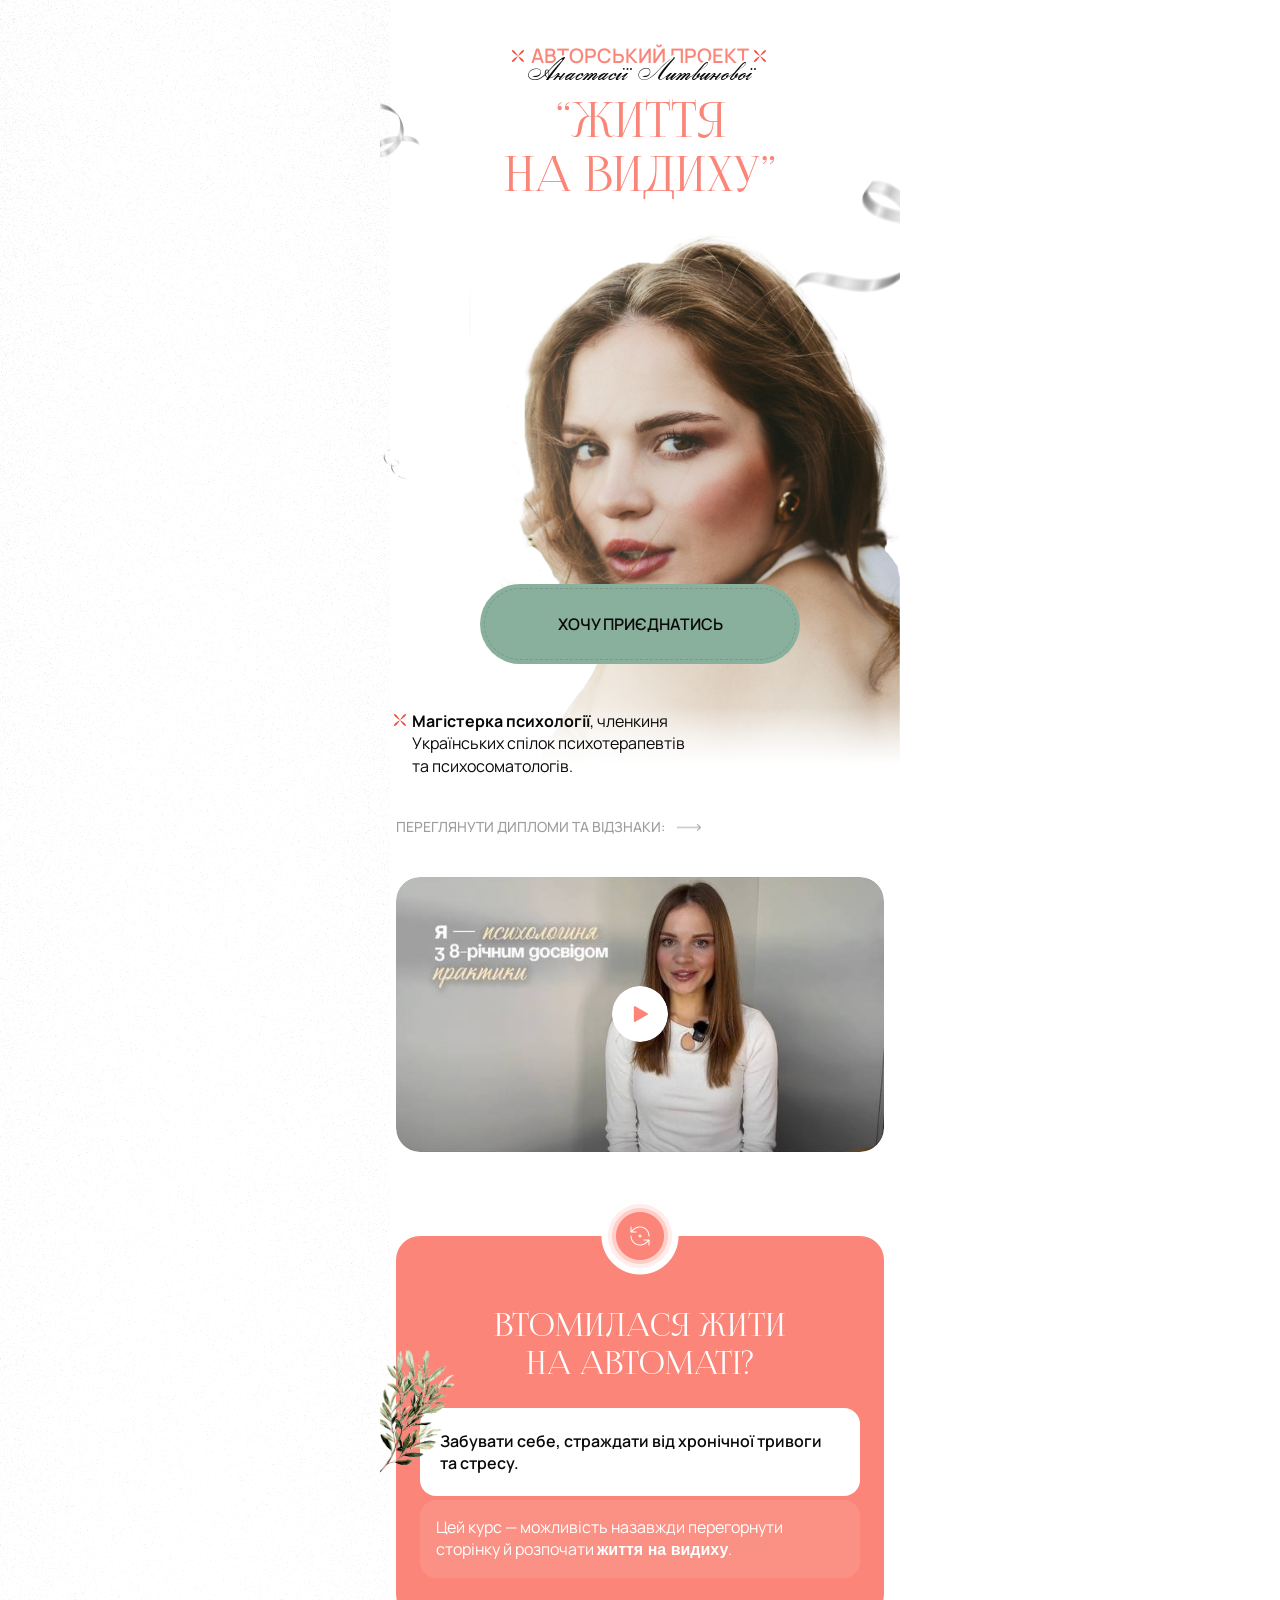
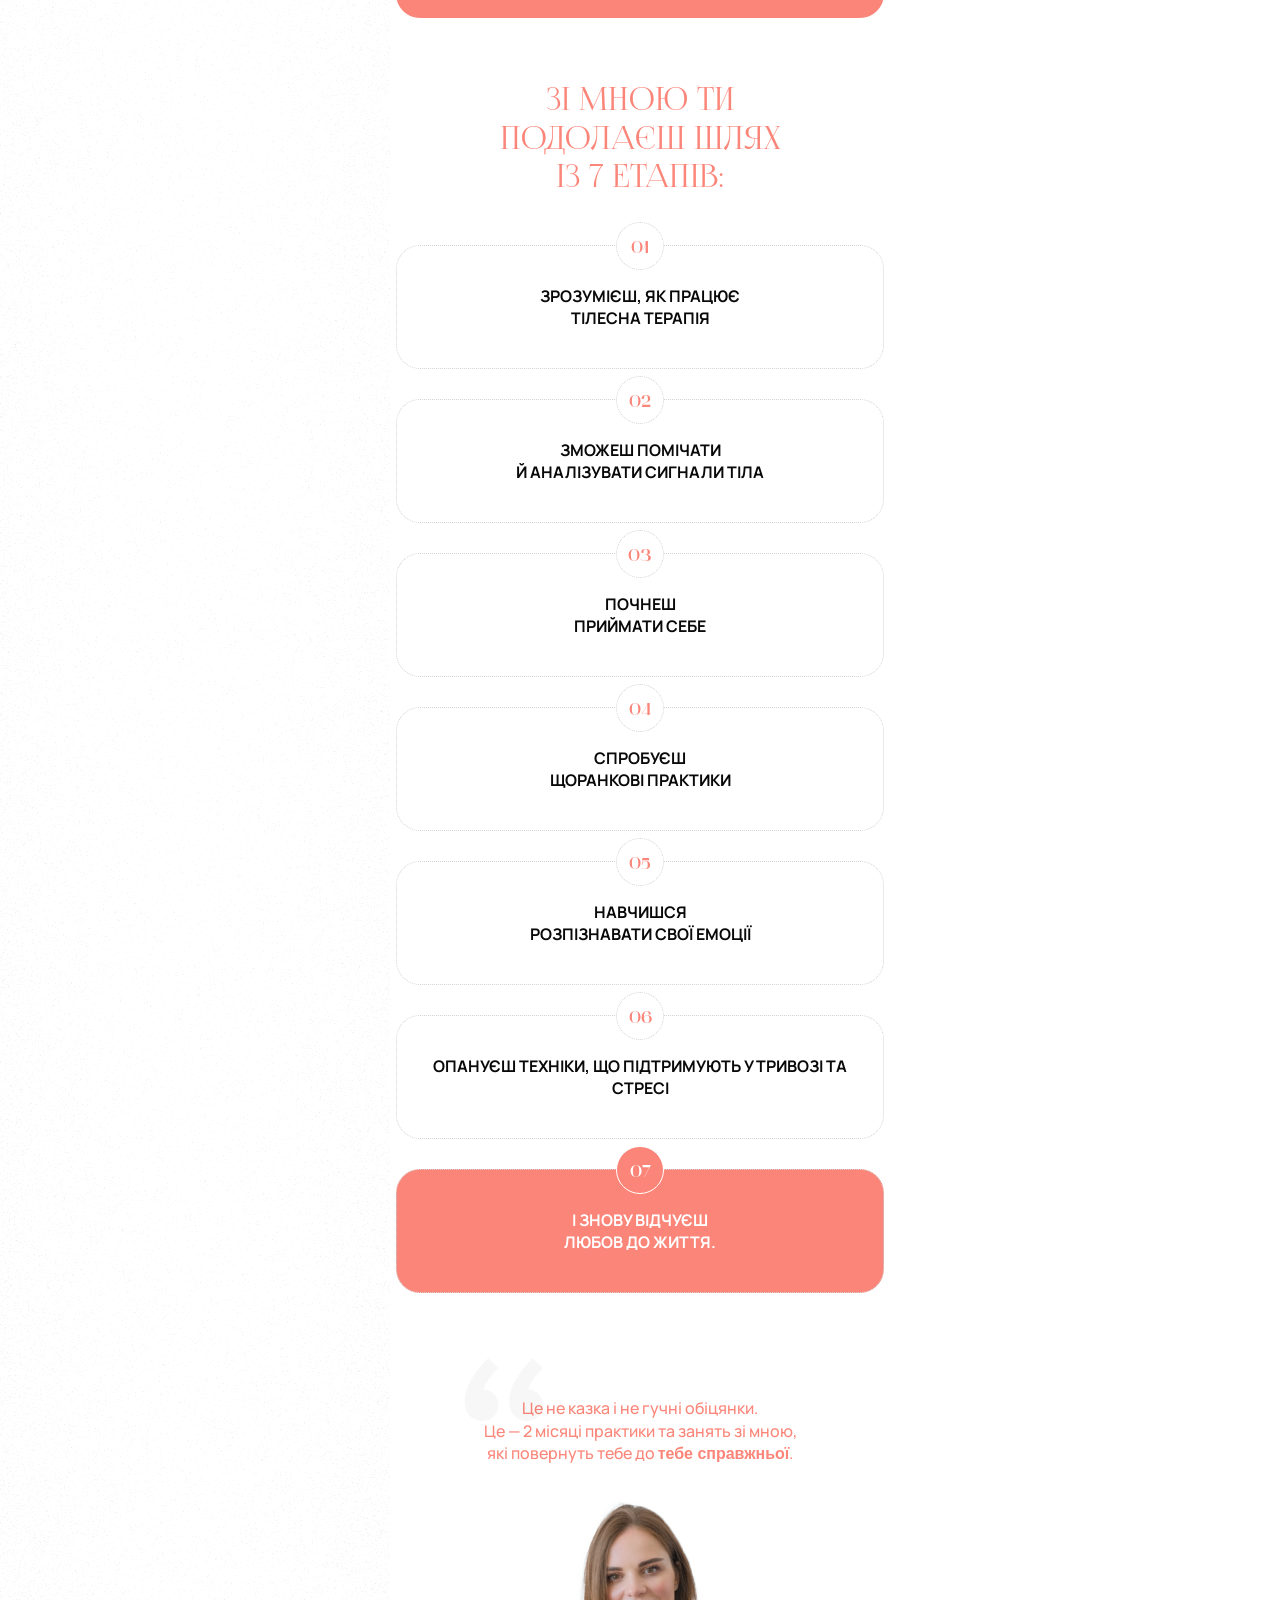
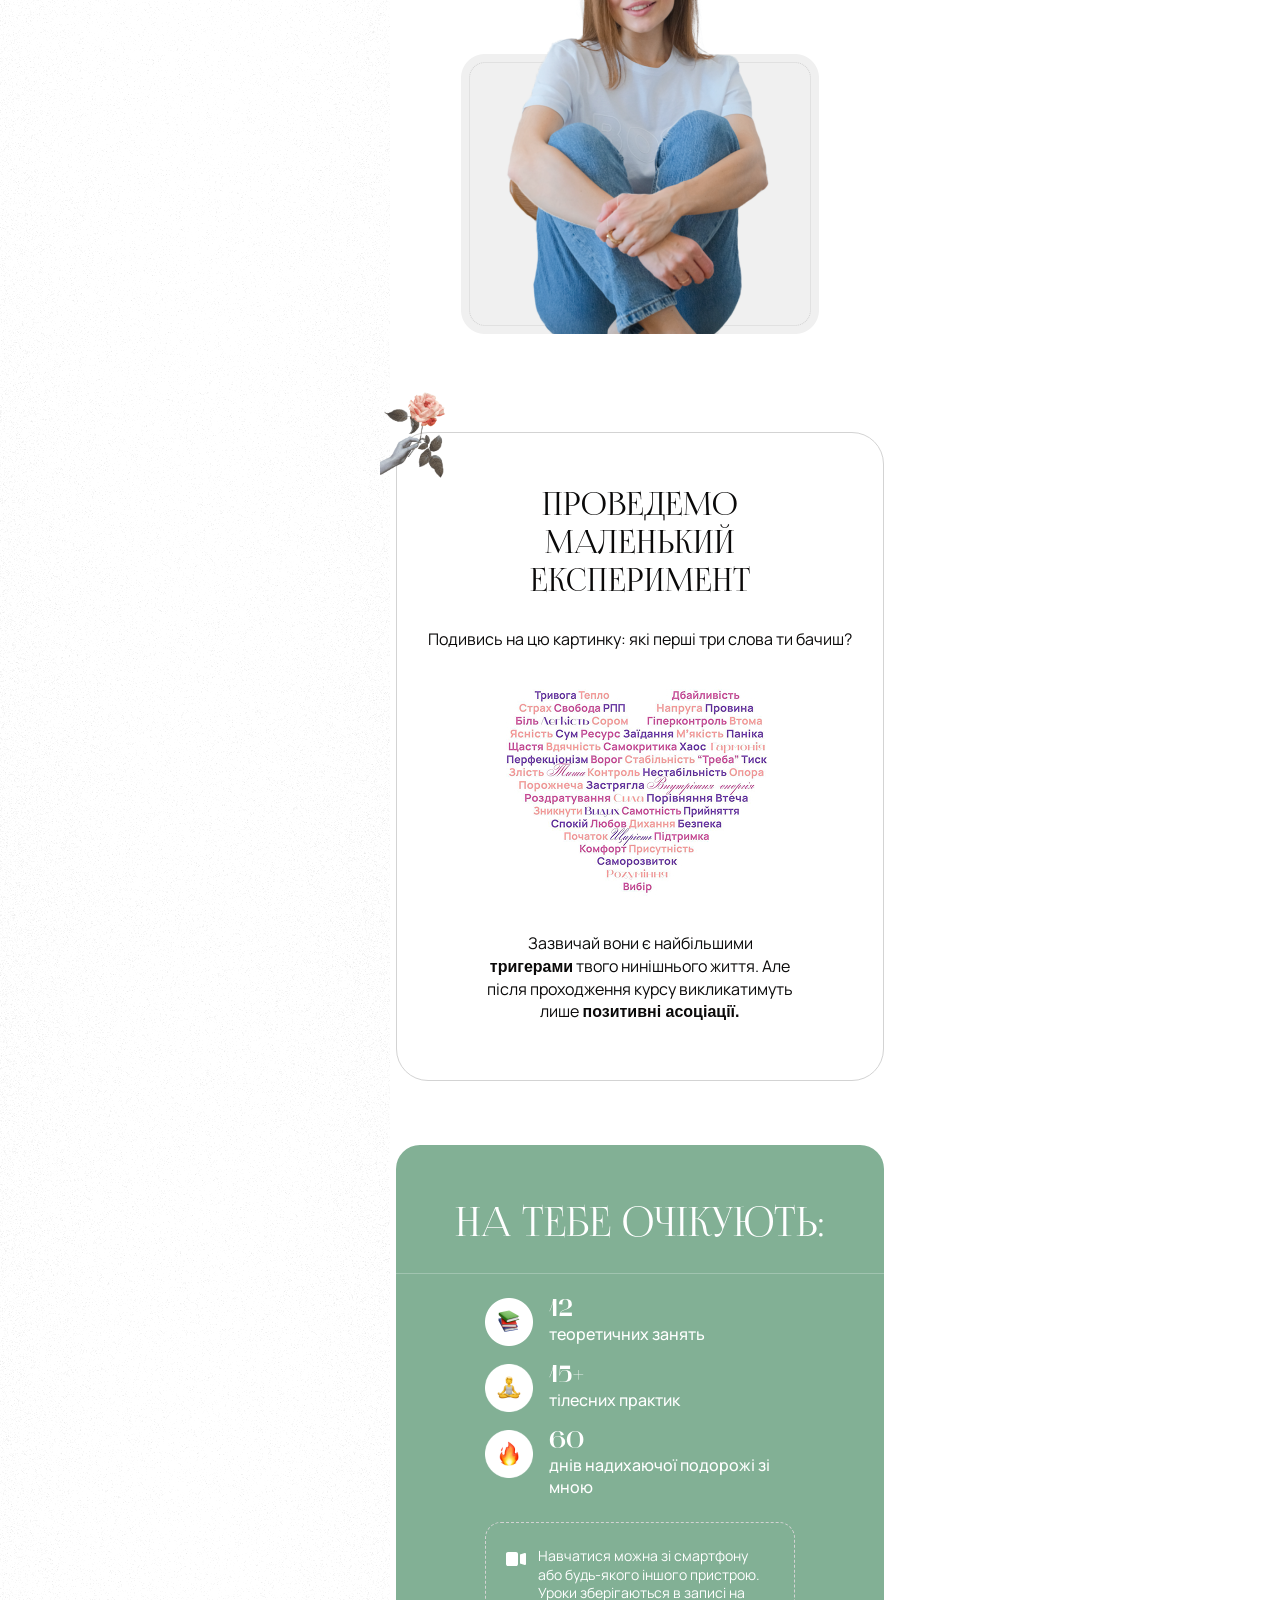
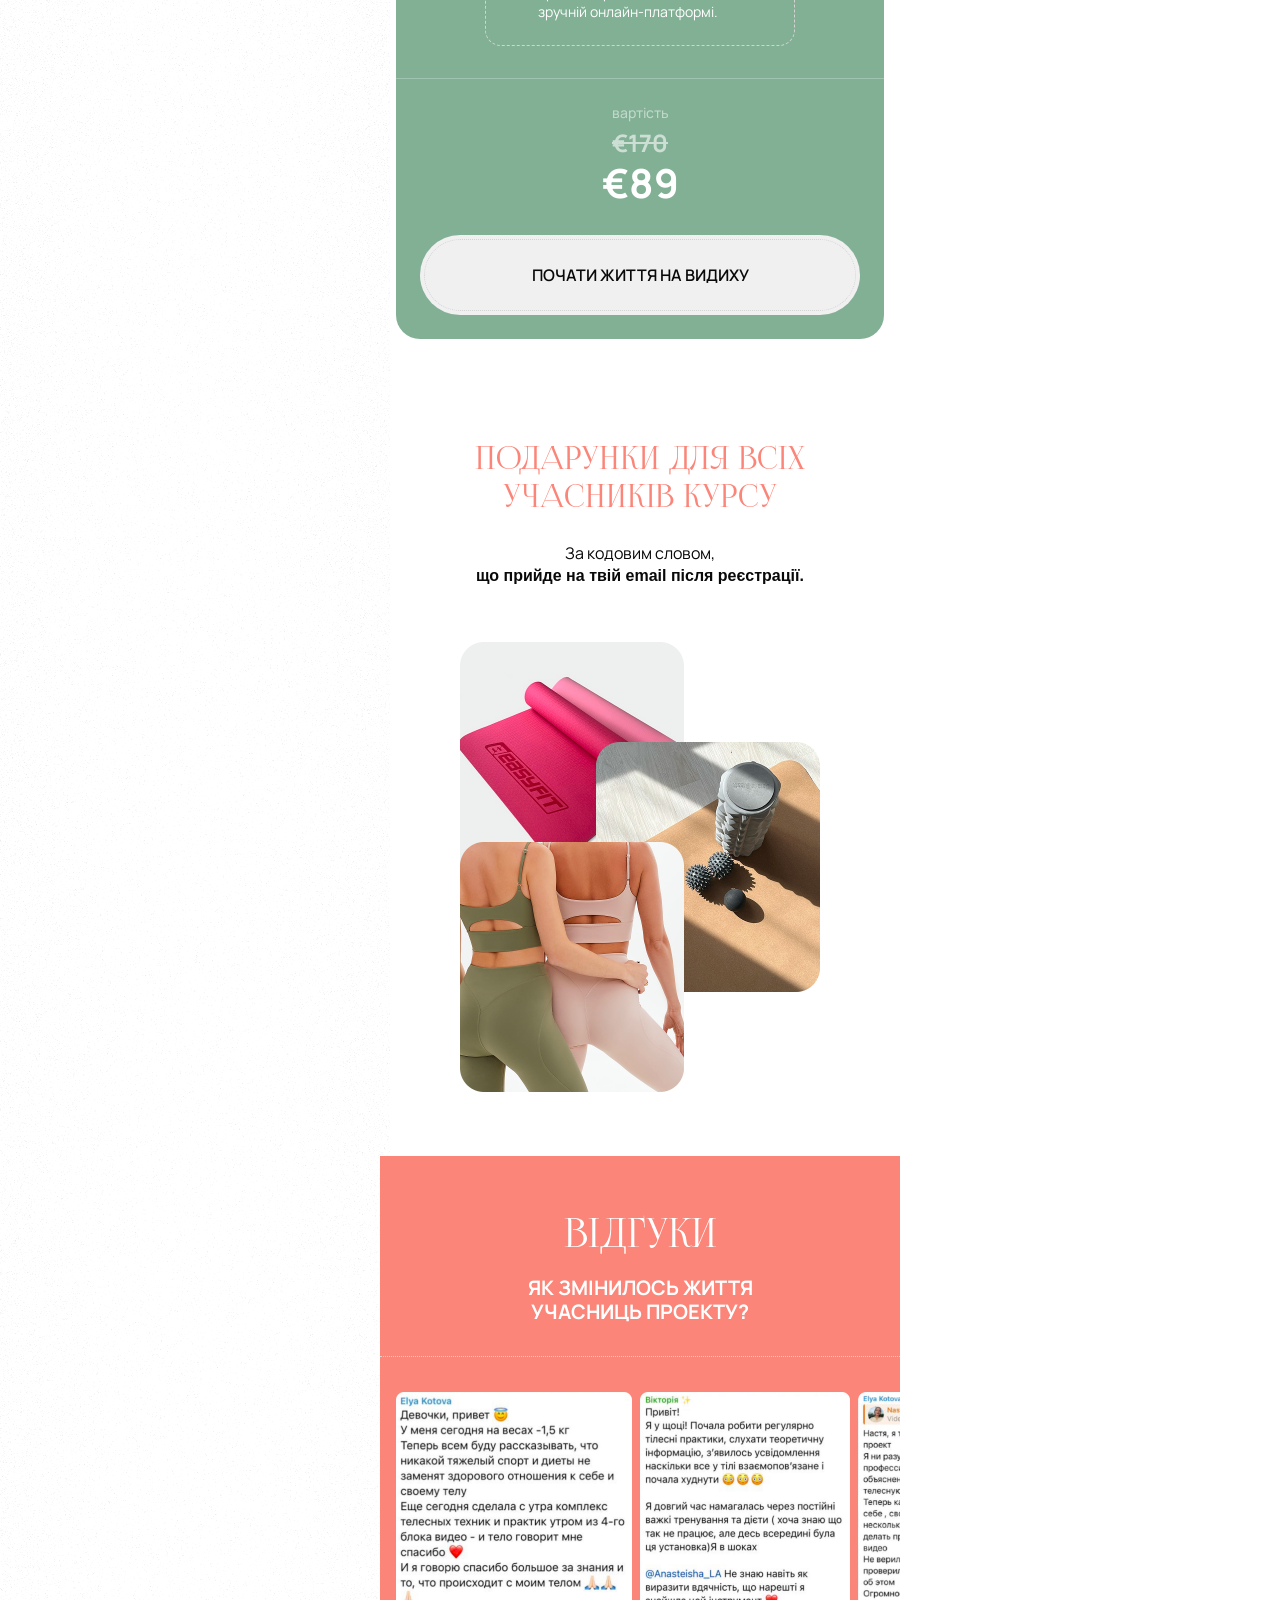
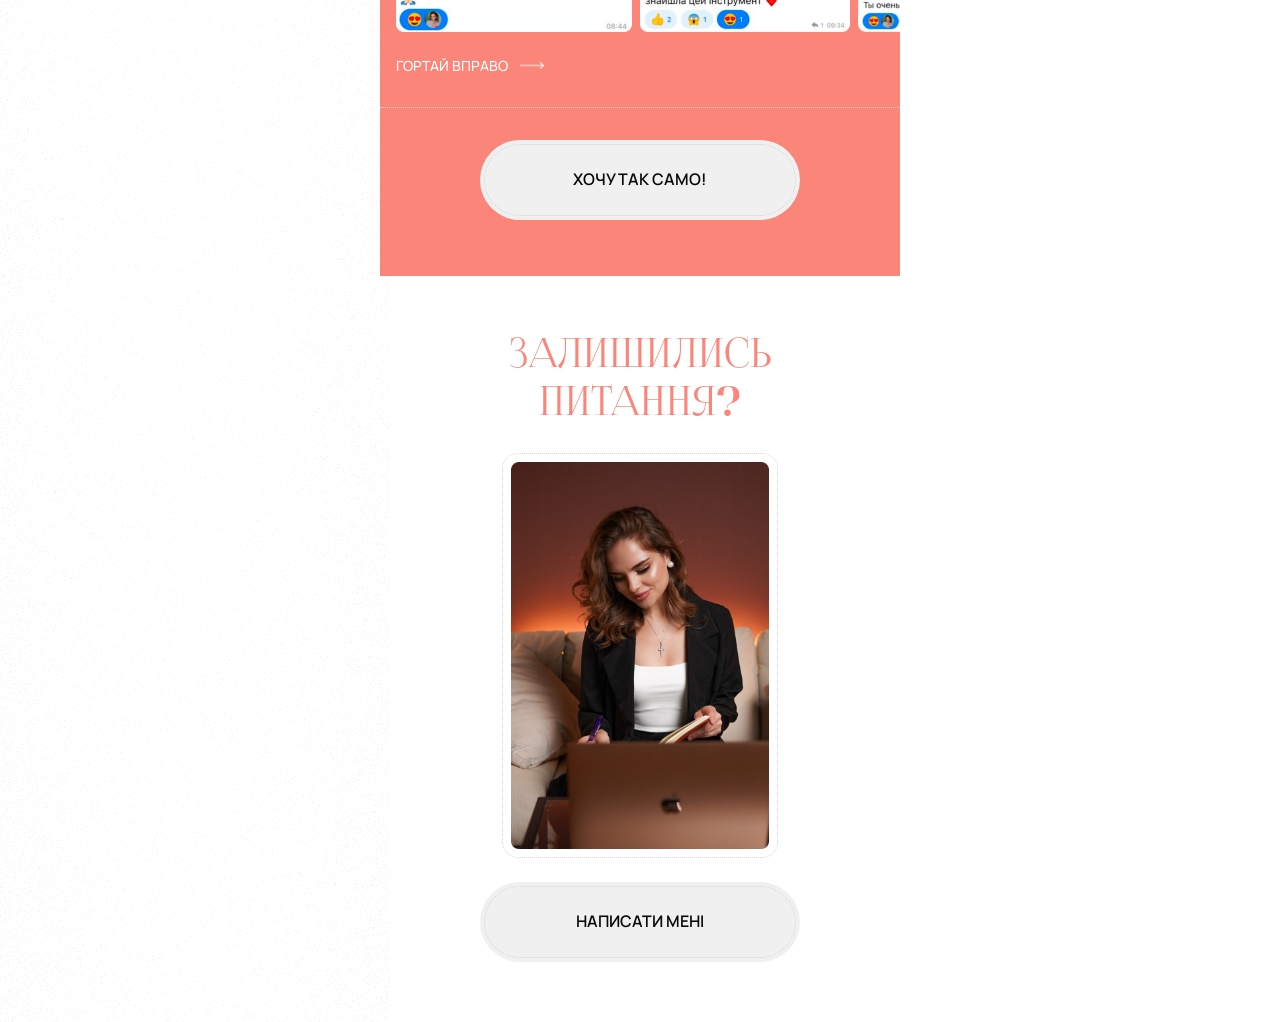
==== commit 2e23c5c0: "fix bugs" ====
--- a/index.html
+++ b/index.html
@@ -4,7 +4,7 @@
 <head>
   <meta charset="UTF-8">
   <meta name="viewport" content="width=device-width, initial-scale=1.0">
-  <link rel="stylesheet" href="/assets/style/style.css">
+  <link rel="stylesheet" href="/assets/style/style.css?v=1.2.0">
   <title>ЖИТТЯ НА ВИДИХУ</title>
 
   <meta property="og:title" content="ЖИТТЯ НА ВИДИХУ">
@@ -53,7 +53,7 @@
           Дипломи та відзнаки:
         </a>
         <div class="video_content">
-          <video src="./assets/images/video.mp4" poster="./assets/images/poster.jpg" playsinline class="video"></video>
+          <video src="./assets/images/video.mp4" poster="./assets/images/poster.jpg" class="video"></video>
           <button class="play-btn"></button>
         </div>
       </div>
@@ -382,6 +382,7 @@
 
         button.addEventListener('click', () => {
           if (video.paused) {
+            video.setAttribute('controls', '') // вмикаємо контролі
             video.play()
             button.style.display = 'none'
           } else {
@@ -392,12 +393,10 @@
 
         video.addEventListener('ended', () => {
           button.style.display = 'block'
+          video.removeAttribute('controls') // ховаємо контролі після закінчення
         })
       })
-
-
-
-    })
+    });
 
   </script>
 </body>
--- a/assets/style/style.css
+++ b/assets/style/style.css
@@ -207,6 +207,7 @@
 .home .top {
   position: relative;
   height: 100dvh;
+  max-height: 670px;
 }
 .home .top::before {
   content: " ";
@@ -592,10 +593,11 @@
   font-weight: 700;
 }
 .about_course .container img {
-  margin-top: 32px;
   max-height: 480px;
   height: 100%;
   width: 100%;
+  max-width: 358px;
+  margin: 32px auto 0;
 }
 
 .for {
@@ -751,7 +753,7 @@
   font-weight: 700;
 }
 .about_courses .container img {
-  margin: 16px 0;
+  margin: 16px auto;
 }
 
 .cost_training {
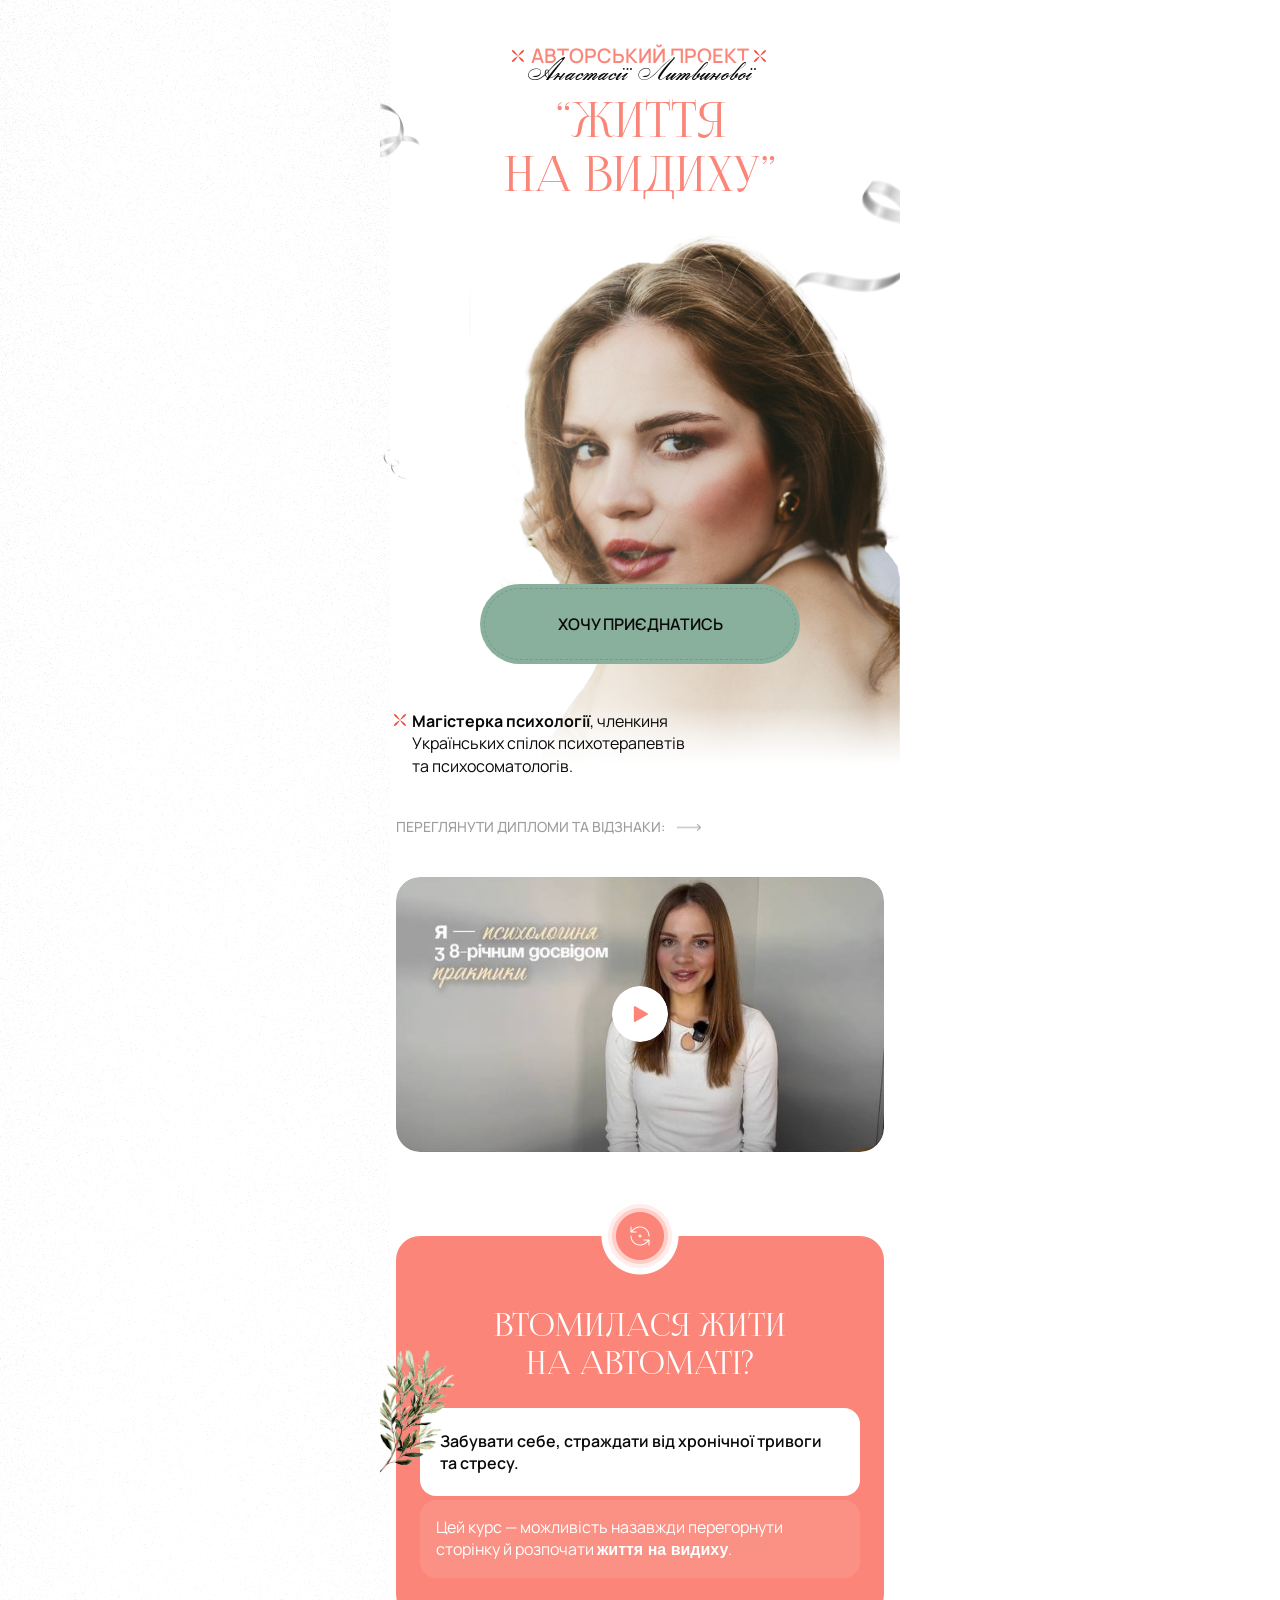
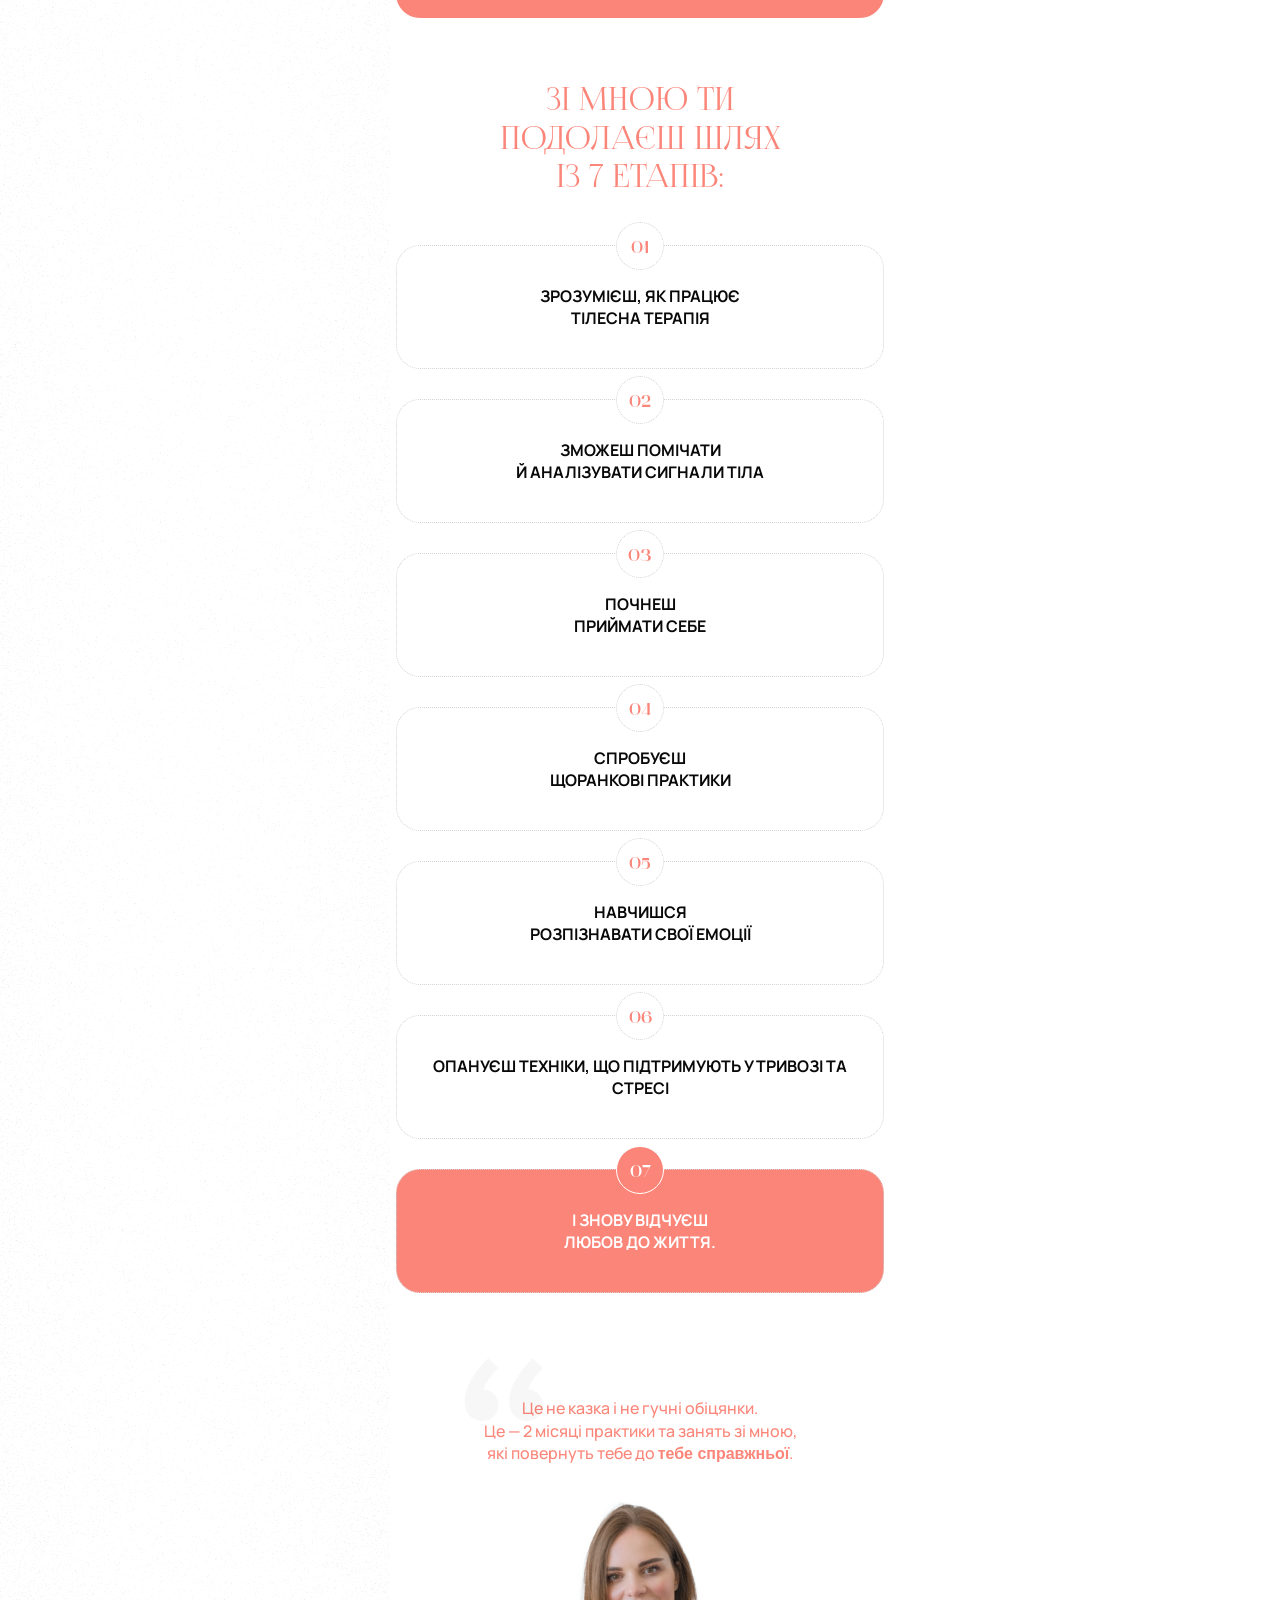
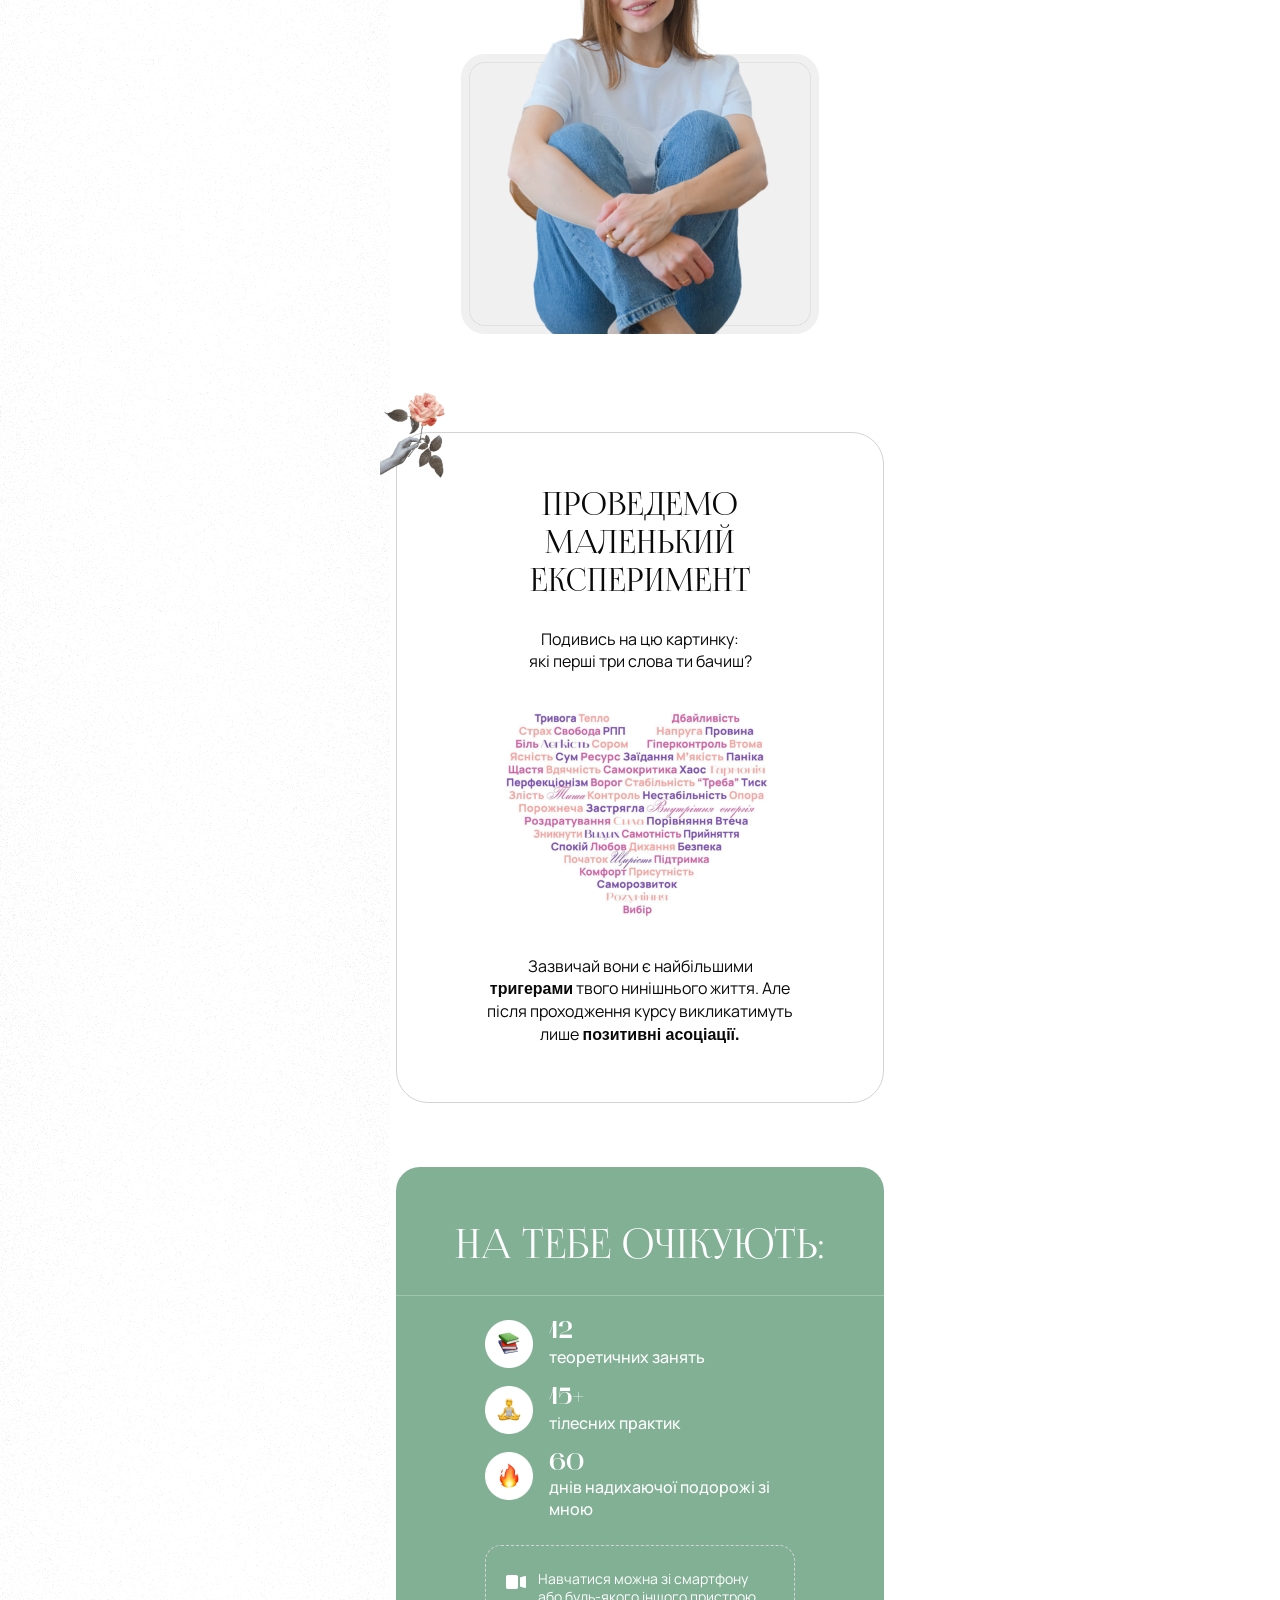
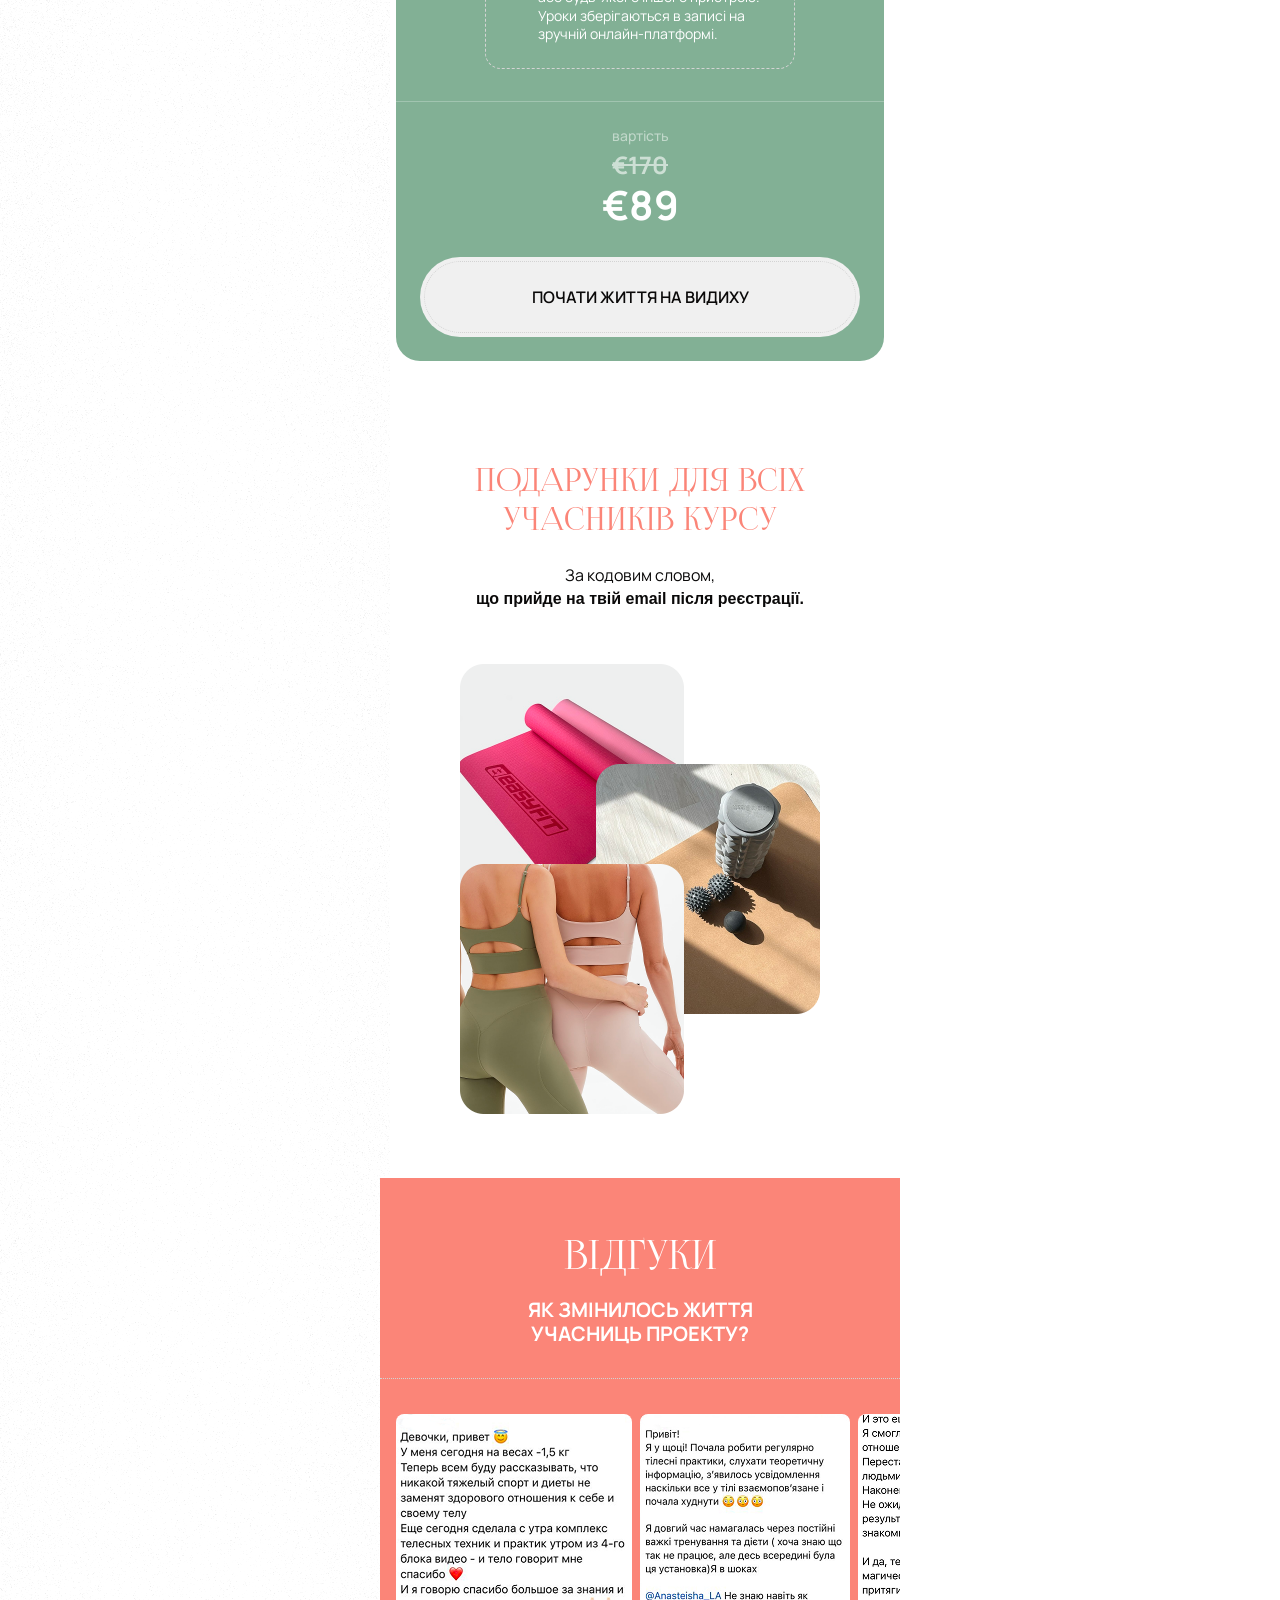
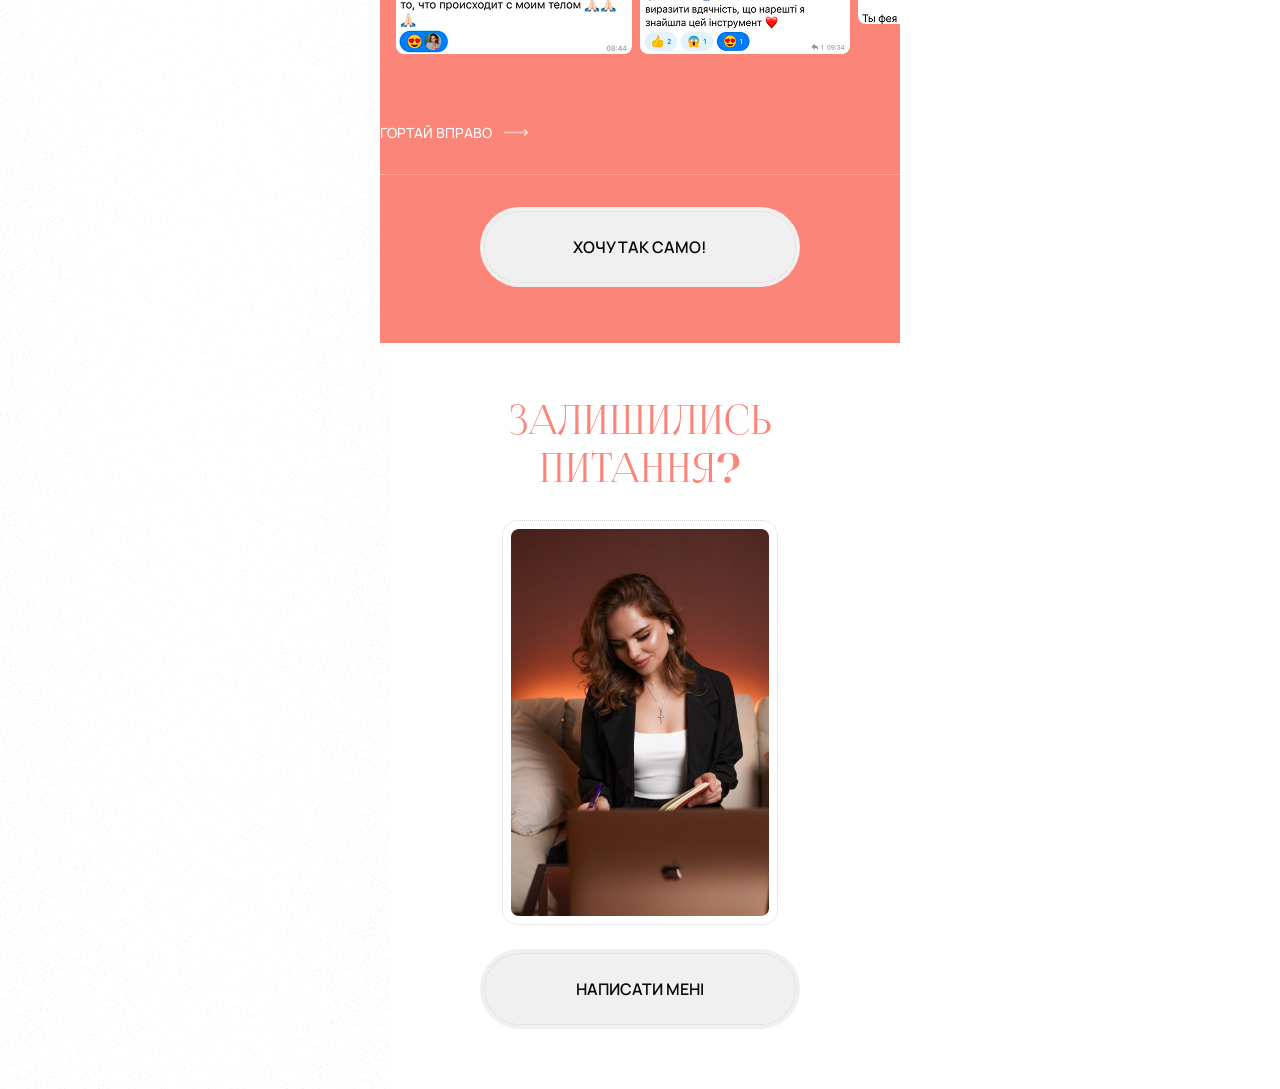
==== commit 8bda5b6e: "add feedback img" ====
--- a/index.html
+++ b/index.html
@@ -136,7 +136,7 @@
         <div class="container">
           <h2>Проведемо маленький експеримент</h2>
 
-          <p>Подивись на цю картинку: які перші три слова ти бачиш?</p>
+          <p>Подивись на цю картинку: <br /> які перші три слова ти бачиш?</p>
           <img src="./assets/images/exp_img.jpg" alt="Expiriance">
           <p>Зазвичай вони є найбільшими <br /> <b>тригерами</b> твого нинішнього життя. Але <br /> після проходження
             курсу
@@ -213,9 +213,17 @@
               <li>
                 <div class="slider">
                   <div class="slide_list">
-                    <img src="./assets/images/slide_1_1.png" alt="Slide">
-                    <img src="./assets/images/slide_1_2.png" alt="Slide">
-                    <img src="./assets/images/slide_1_3.png" alt="Slide">
+                    <img style="max-width: 236px; height: 240px;" src="./assets/images/feedback (8).png" alt="Slide">
+                    <img style="max-width: 210px; height: 240px;" src="./assets/images/feedback (9).png" alt="Slide">
+                    <img style="max-width: 210px; height: 210px;" src="./assets/images/feedback (10).png" alt="Slide">
+                    <img style="max-width: 210px; height: 250px;" src="./assets/images/feedback (11).png" alt="Slide">
+                    <img style="max-width: 210px; height: 200px;" src="./assets/images/feedback (1).png" alt="Slide">
+                    <img style="max-width: 210px; height: 285px;" src="./assets/images/feedback (2).png" alt="Slide">
+                    <img style="max-width: 210px; height: 150px;" src="./assets/images/feedback (3).png" alt="Slide">
+                    <img style="max-width: 210px; height: 72px;" src="./assets/images/feedback (4).png" alt="Slide">
+                    <img style="max-width: 210px; height: 189px;" src="./assets/images/feedback (5).png" alt="Slide">
+                    <img style="max-width: 210px; height: 215px;" src="./assets/images/feedback (6).png" alt="Slide">
+                    <img style="max-width: 208px; height: 200px;" src="./assets/images/feedback (7).png" alt="Slide">
                   </div>
                 </div>
 
--- a/assets/style/style.css
+++ b/assets/style/style.css
@@ -754,6 +754,8 @@
 }
 .about_courses .container img {
   margin: 16px auto;
+  max-width: 300px;
+  width: 100%;
 }
 
 .cost_training {
@@ -1044,7 +1046,6 @@
 }
 .reviews .container .content ul li {
   position: relative;
-  padding: 36px 0 0 16px;
 }
 .reviews .container .content ul li > p {
   font-family: "Manrope";
@@ -1084,21 +1085,11 @@
   background-size: contain;
   background-position: center;
 }
-.reviews .container .content ul li:first-child .slider .slide_list:nth-child(1) div:nth-child(1) img {
-  max-width: 236px;
-  height: 240px;
-}
-.reviews .container .content ul li:first-child .slider .slide_list:nth-child(1) div:nth-child(2) img {
-  max-width: 220px;
-  height: 240px;
-}
-.reviews .container .content ul li:first-child .slider .slide_list:nth-child(1) div:nth-child(3) img {
-  max-width: 180px;
-  height: 240px;
-}
-.reviews .container .content ul li:first-child .slider .slide_list:nth-child(1) div:nth-child(4) img {
-  max-width: 210px;
-  height: 240px;
+.reviews .container .content ul li:first-child .slider {
+  padding: 36px 0 0 16px;
+}
+.reviews .container .content ul li:first-child .slider .slide_list:nth-child(1) img {
+  border-radius: 8px;
 }
 .reviews .container .content ul li .slider .slide_list {
   display: flex;
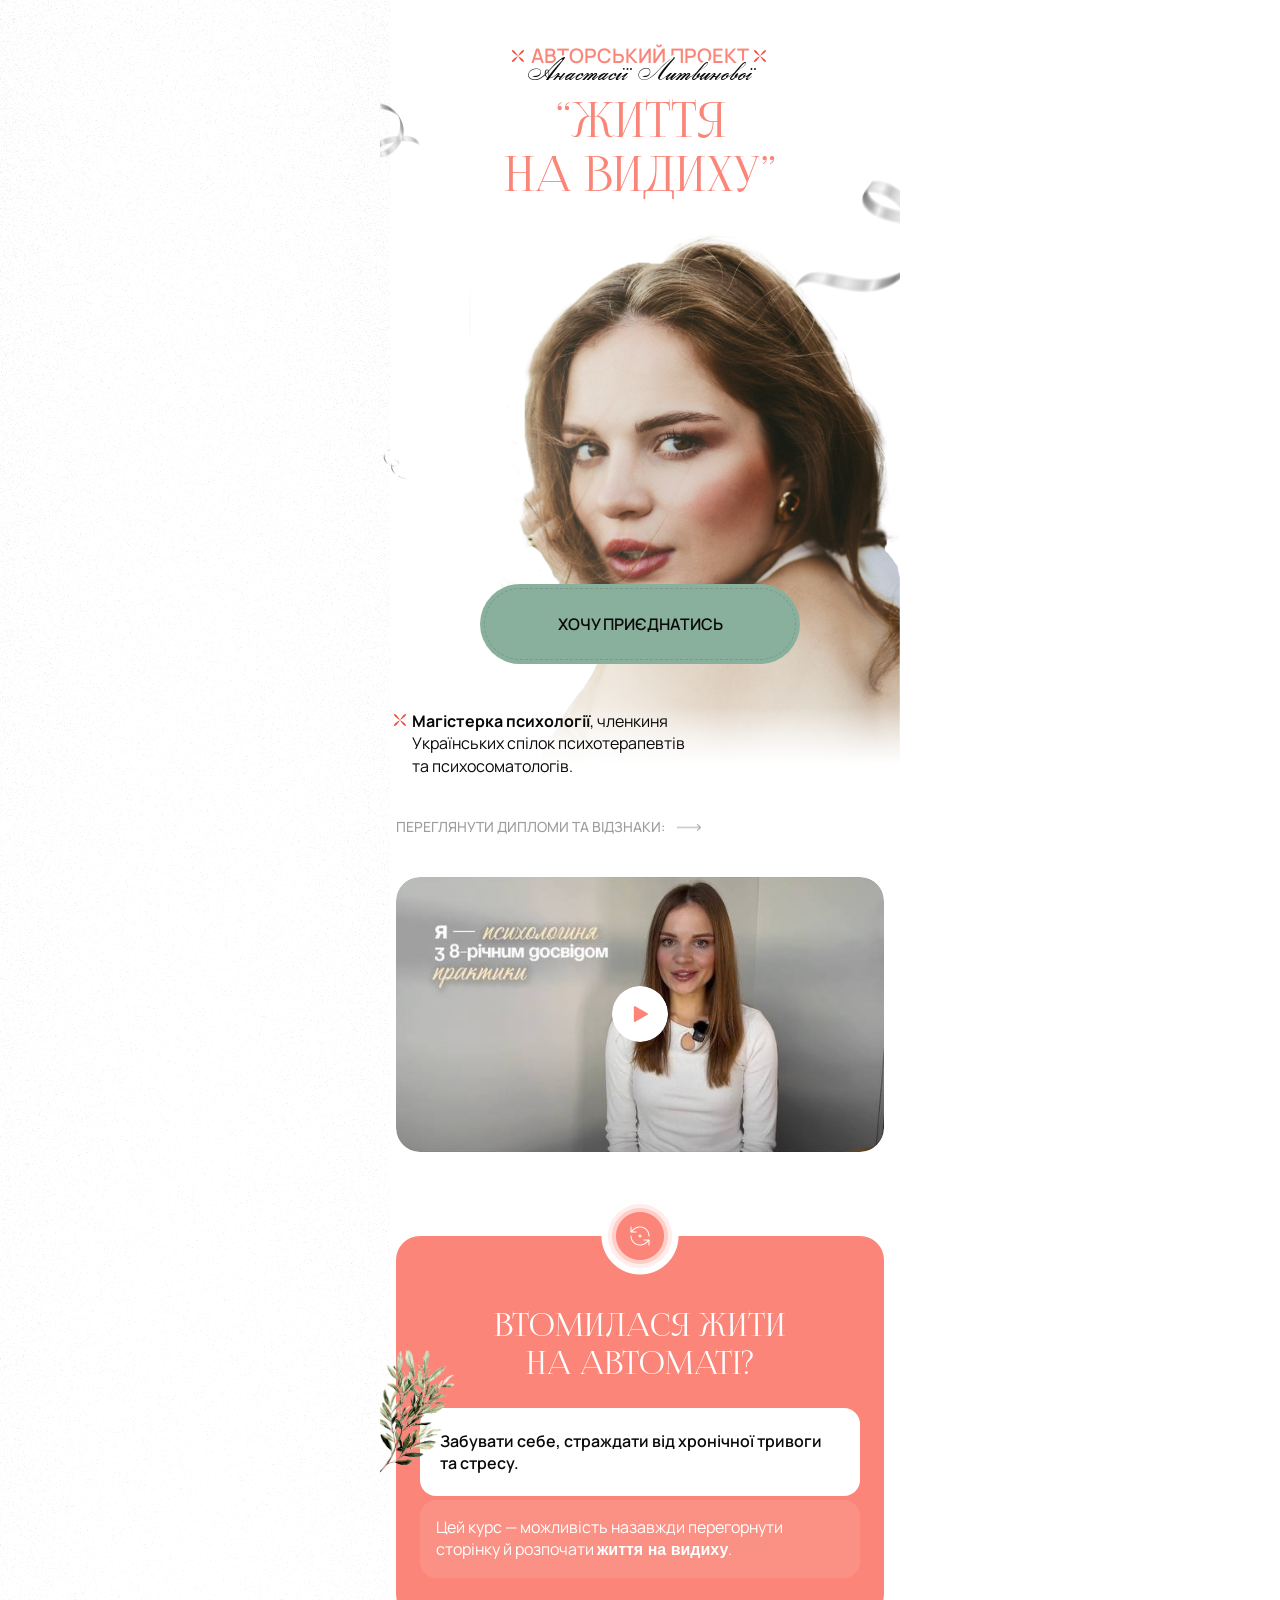
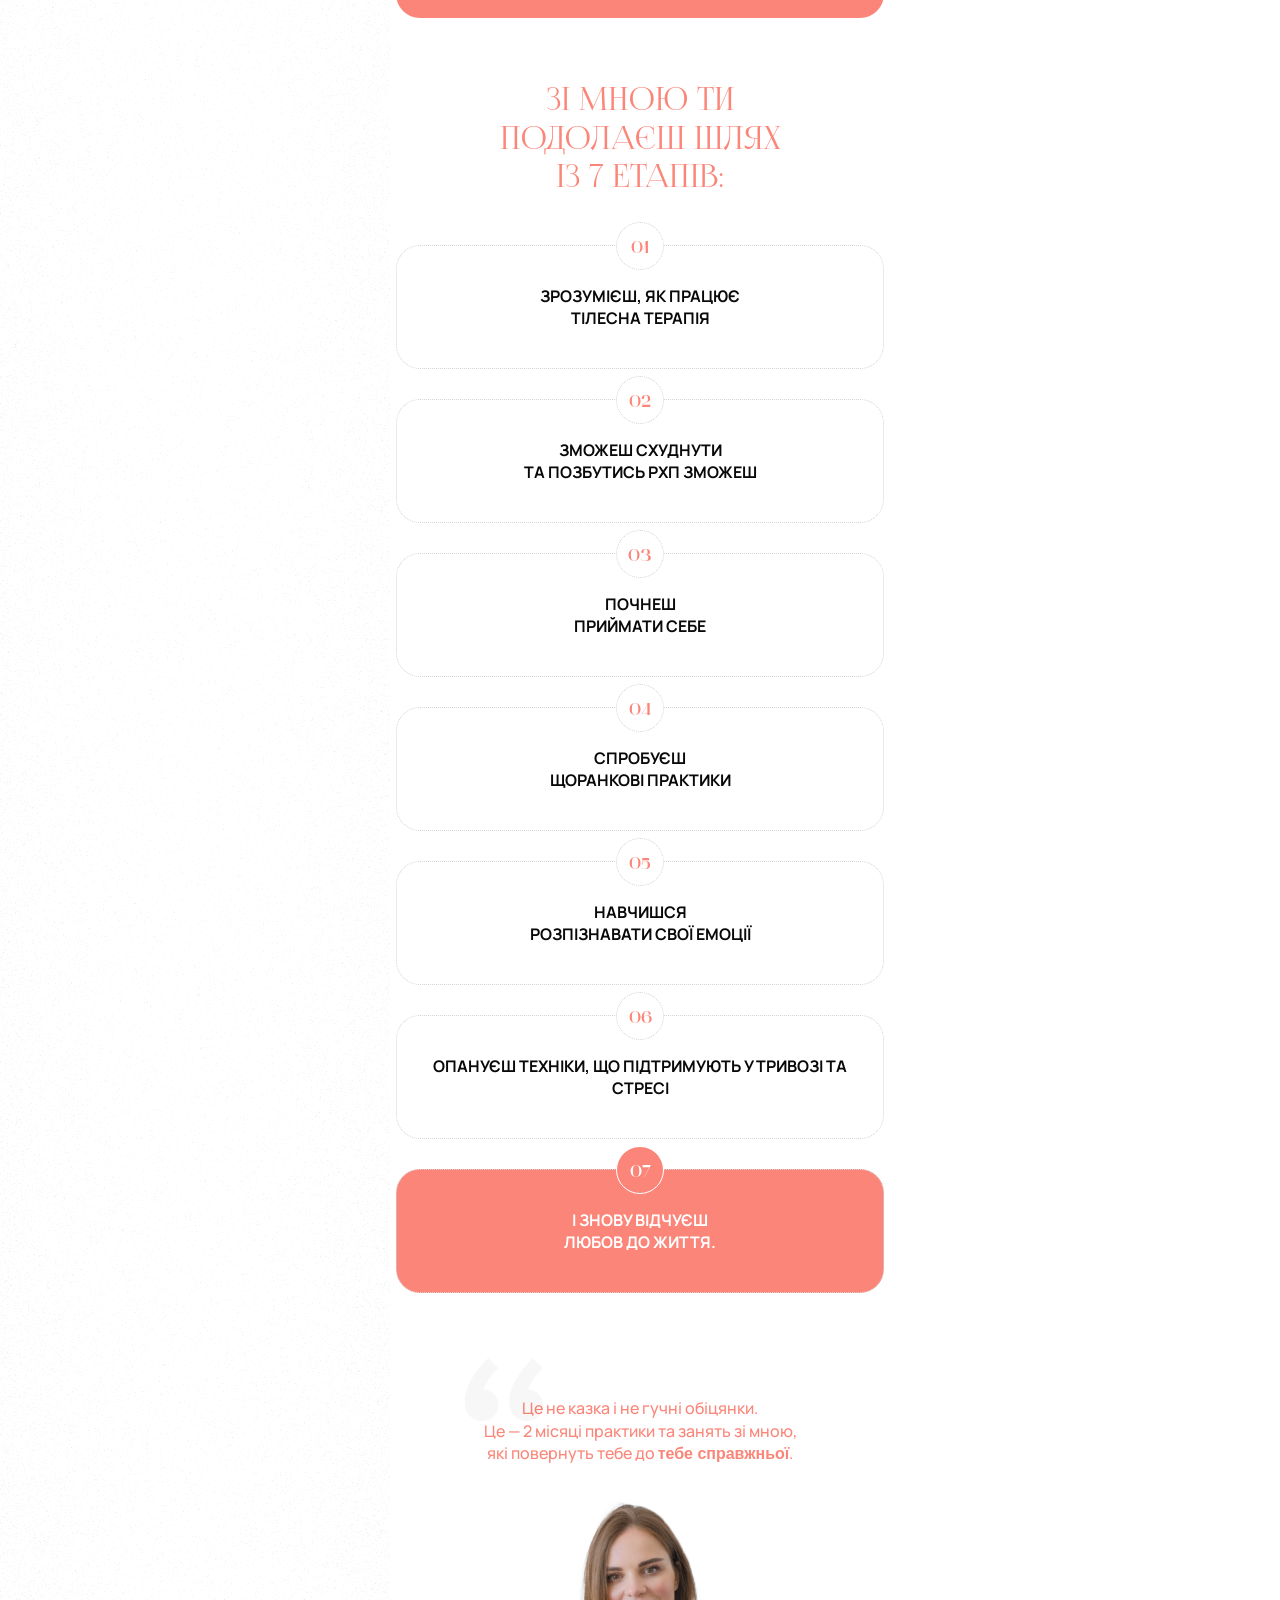
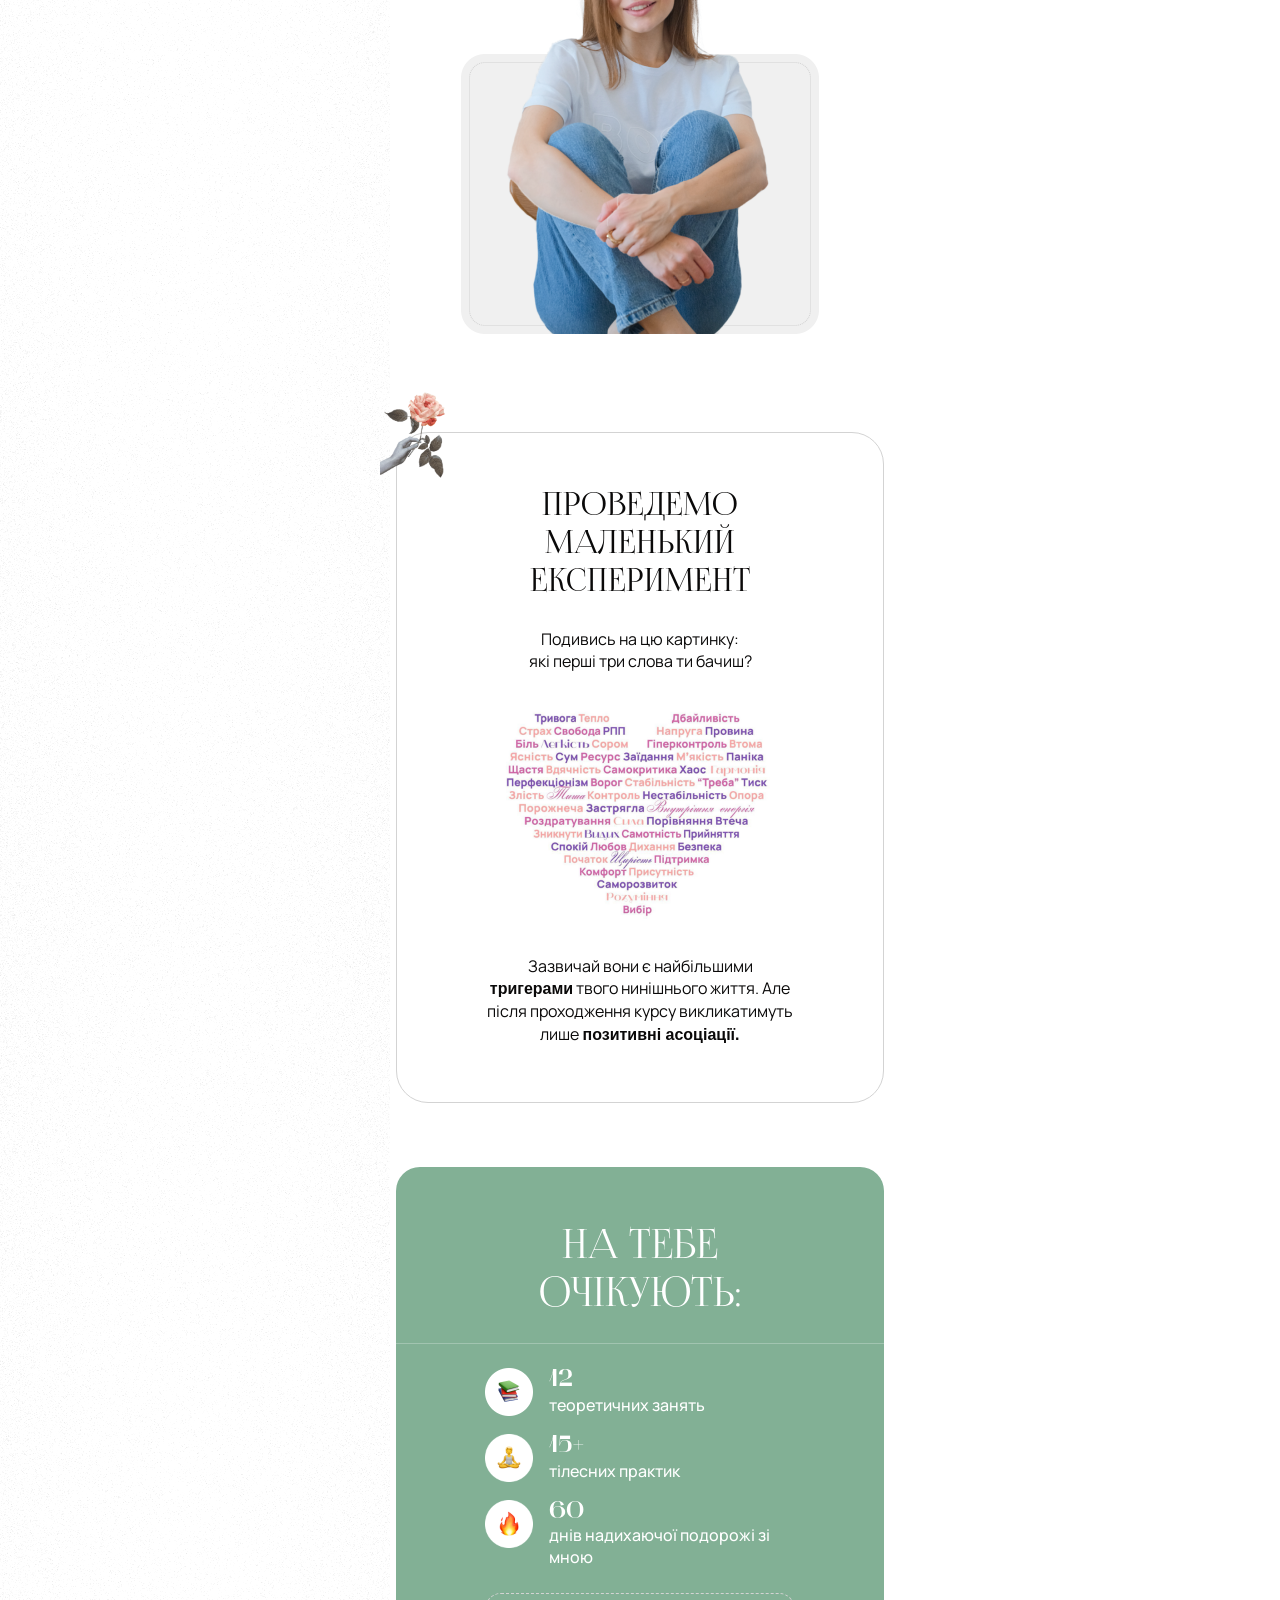
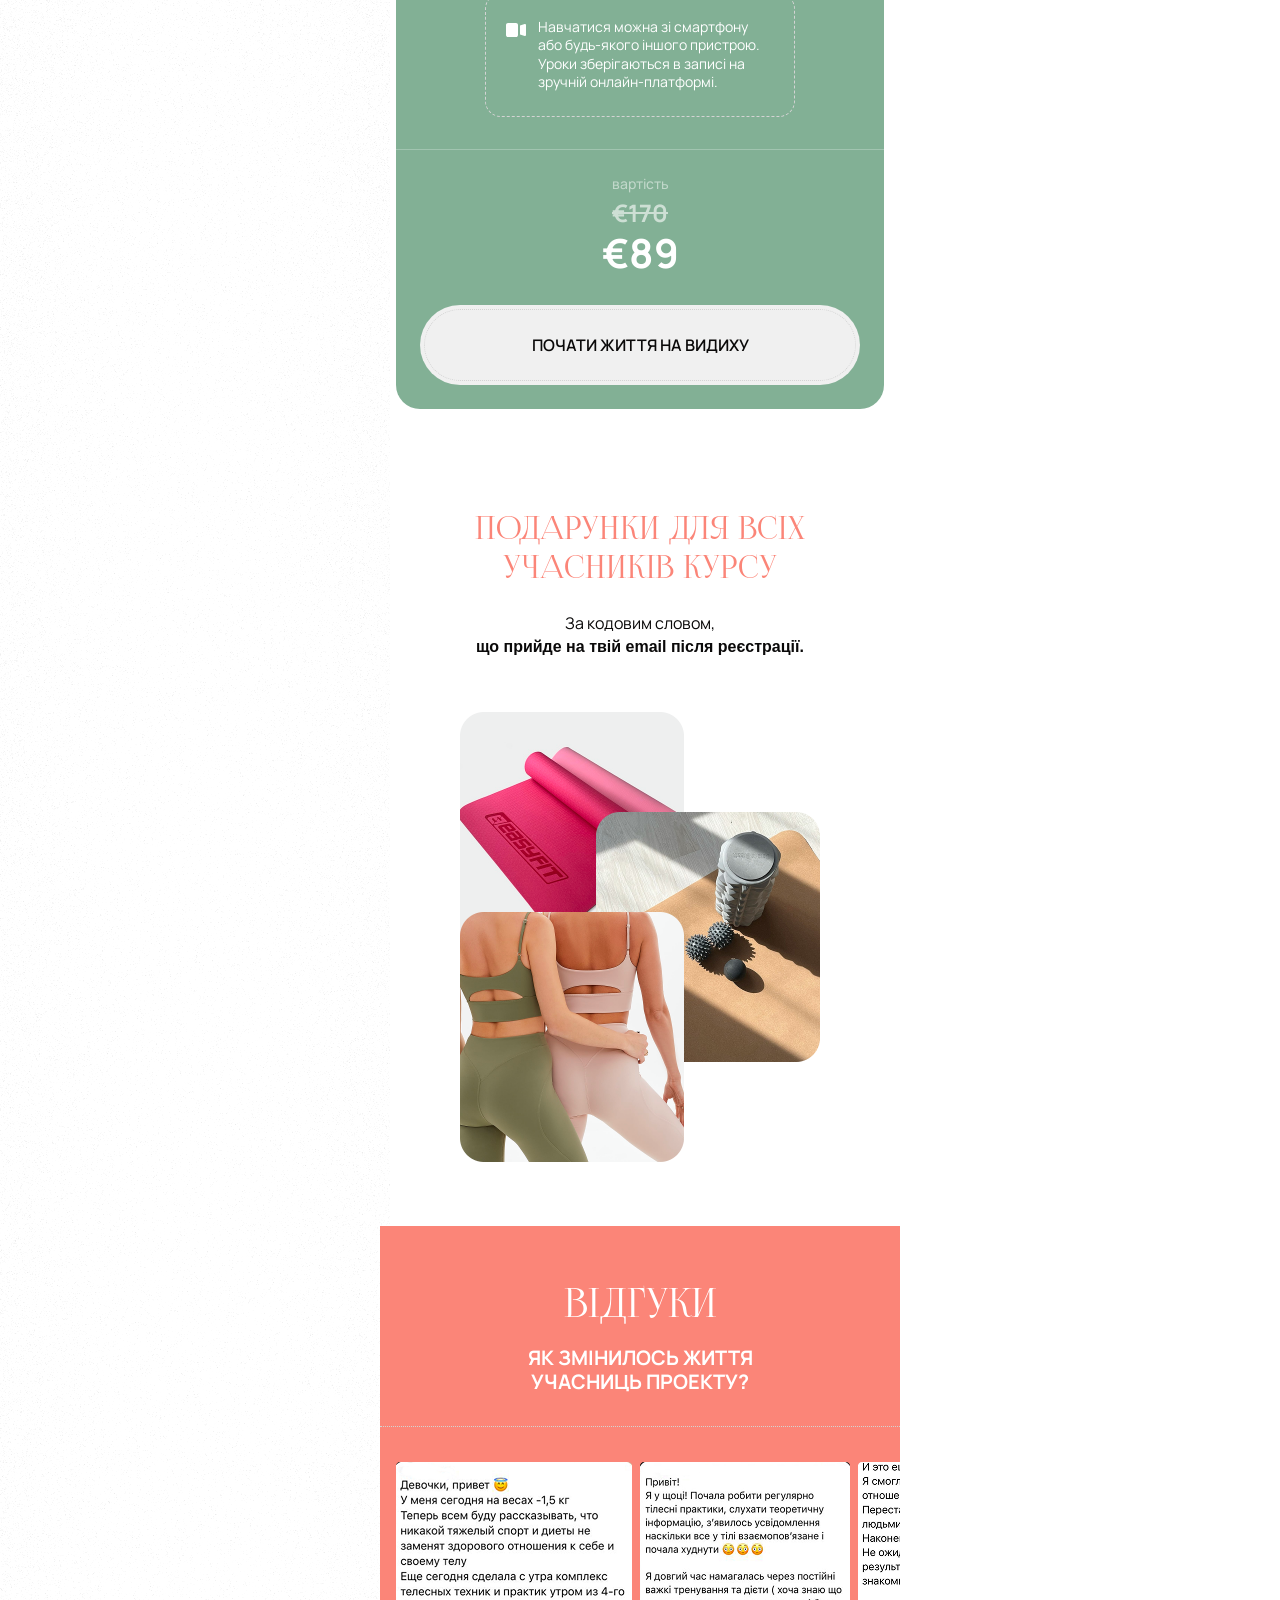
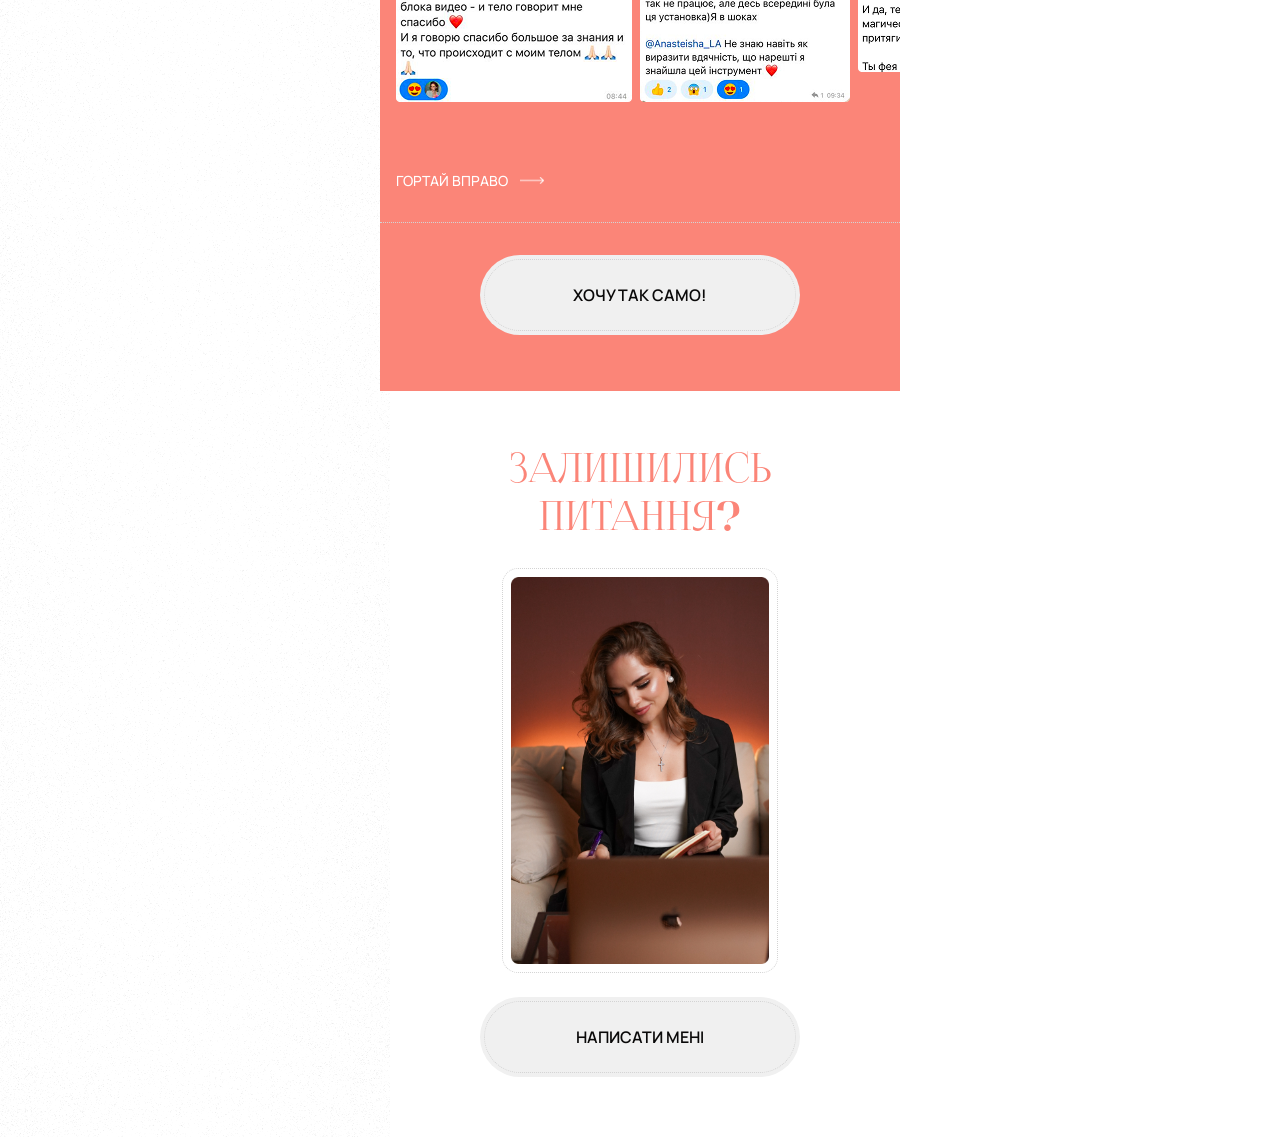
==== commit 07fcf14c: "fixed reviews img" ====
--- a/index.html
+++ b/index.html
@@ -94,7 +94,7 @@
             </li>
             <li data-aos="zoom-out-up">
               <div class="number">02</div>
-              <p class="title">зможеш помічати <br />й аналізувати сигнали тіла</p>
+              <p class="title">зможеш схуднути<br />та позбутись РХП зможеш</p>
             </li data-aos="zoom-out-up">
             <li data-aos="zoom-out-up">
               <div class="number">03</div>
--- a/assets/style/style.css
+++ b/assets/style/style.css
@@ -788,6 +788,8 @@
           text-decoration-skip-ink: none;
   color: #fff;
   text-transform: uppercase;
+  max-width: 358px;
+  margin: 0 auto;
 }
 .cost_training .container .block .center {
   padding: 24px 24px 32px;
@@ -1072,7 +1074,7 @@
   letter-spacing: 0;
   text-transform: uppercase;
   text-align: left;
-  margin: 24px 0 32px;
+  margin: 24px 0 32px 16px;
   max-width: 150px;
 }
 .reviews .container .content ul li .note::after {
@@ -1087,9 +1089,6 @@
 }
 .reviews .container .content ul li:first-child .slider {
   padding: 36px 0 0 16px;
-}
-.reviews .container .content ul li:first-child .slider .slide_list:nth-child(1) img {
-  border-radius: 8px;
 }
 .reviews .container .content ul li .slider .slide_list {
   display: flex;
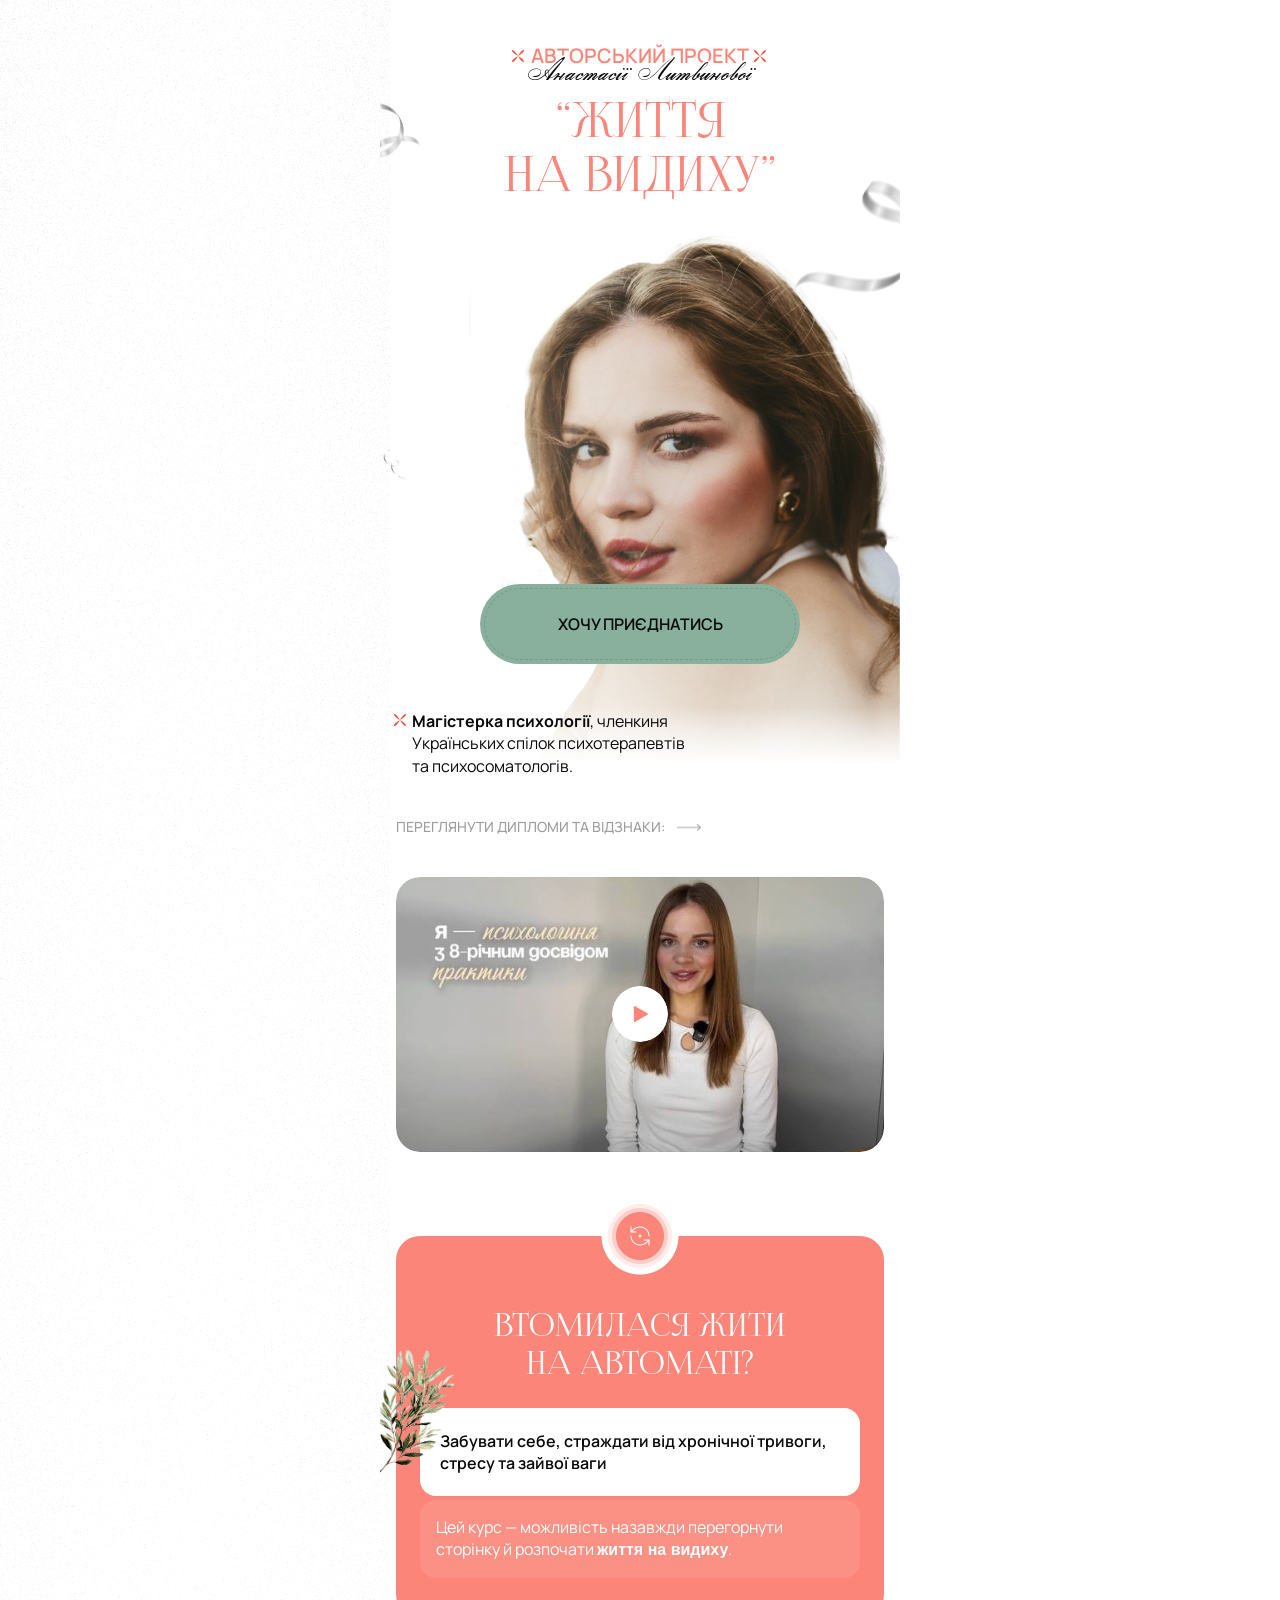
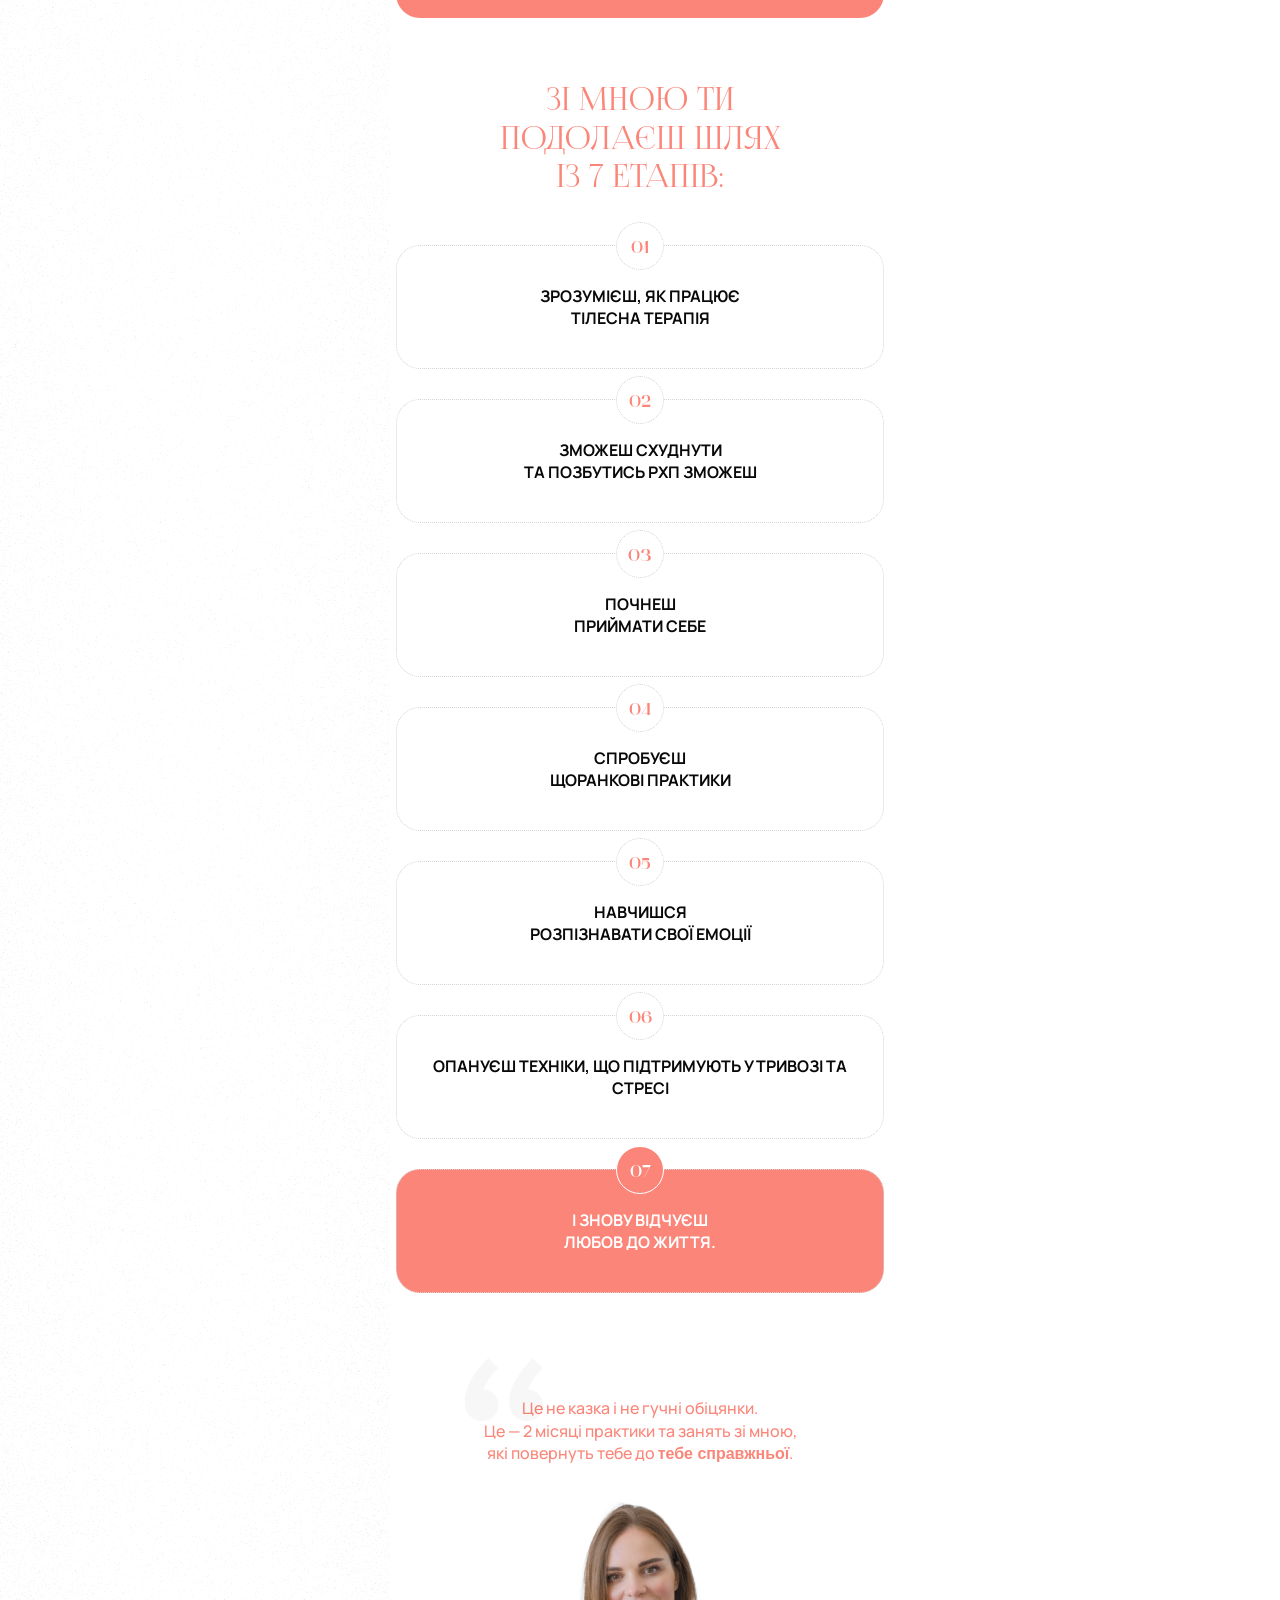
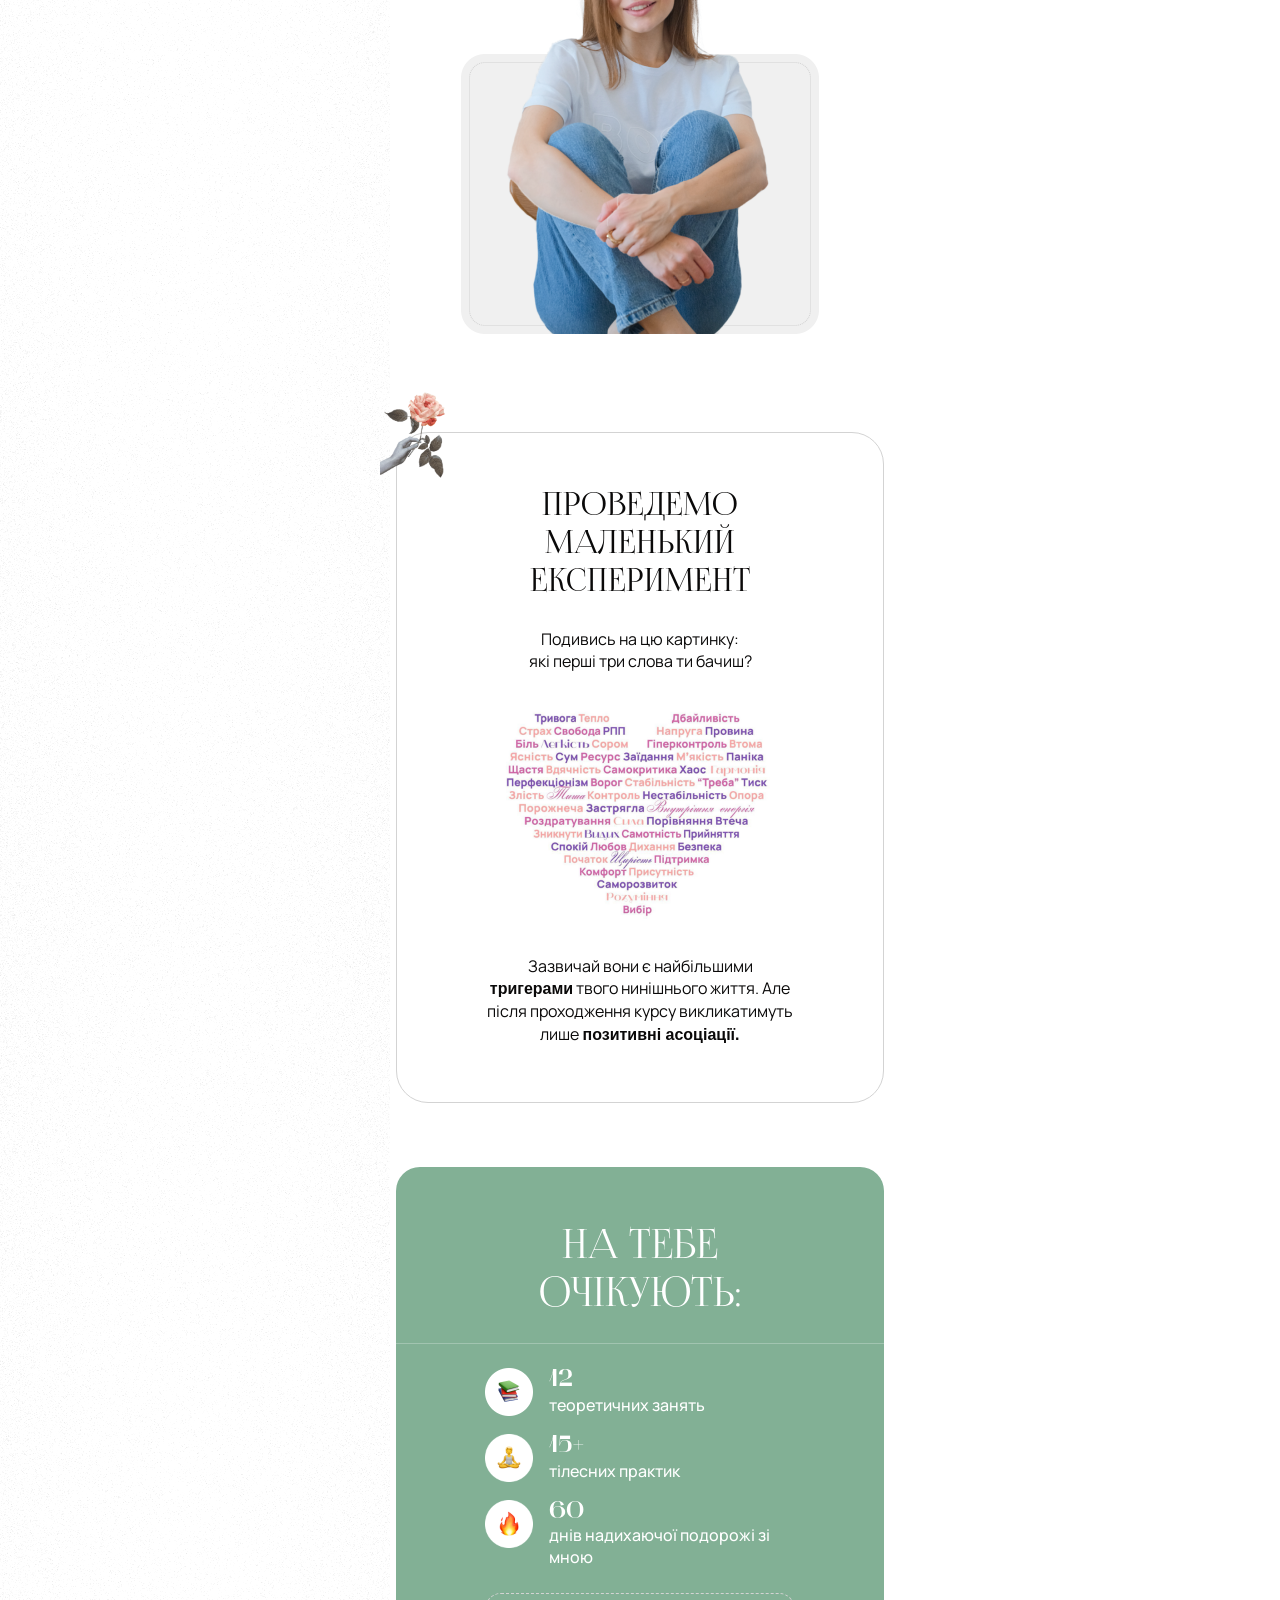
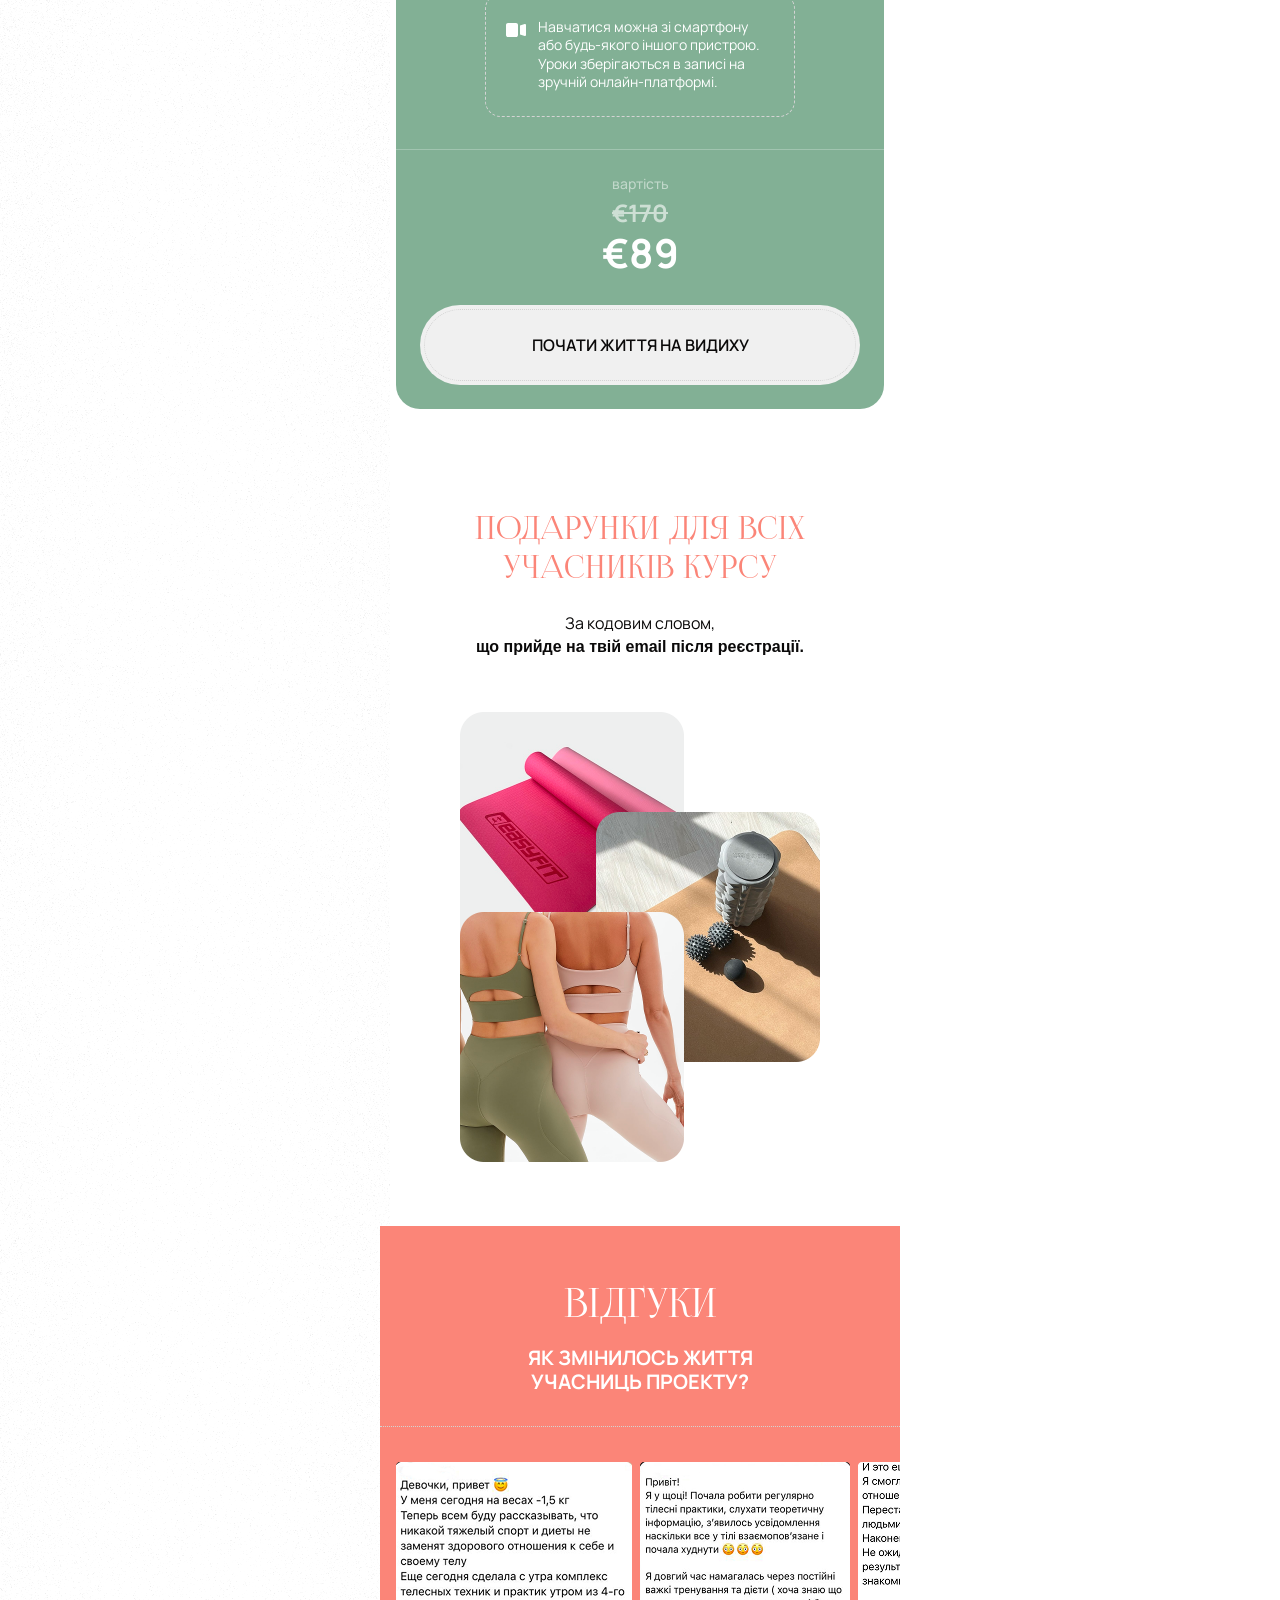
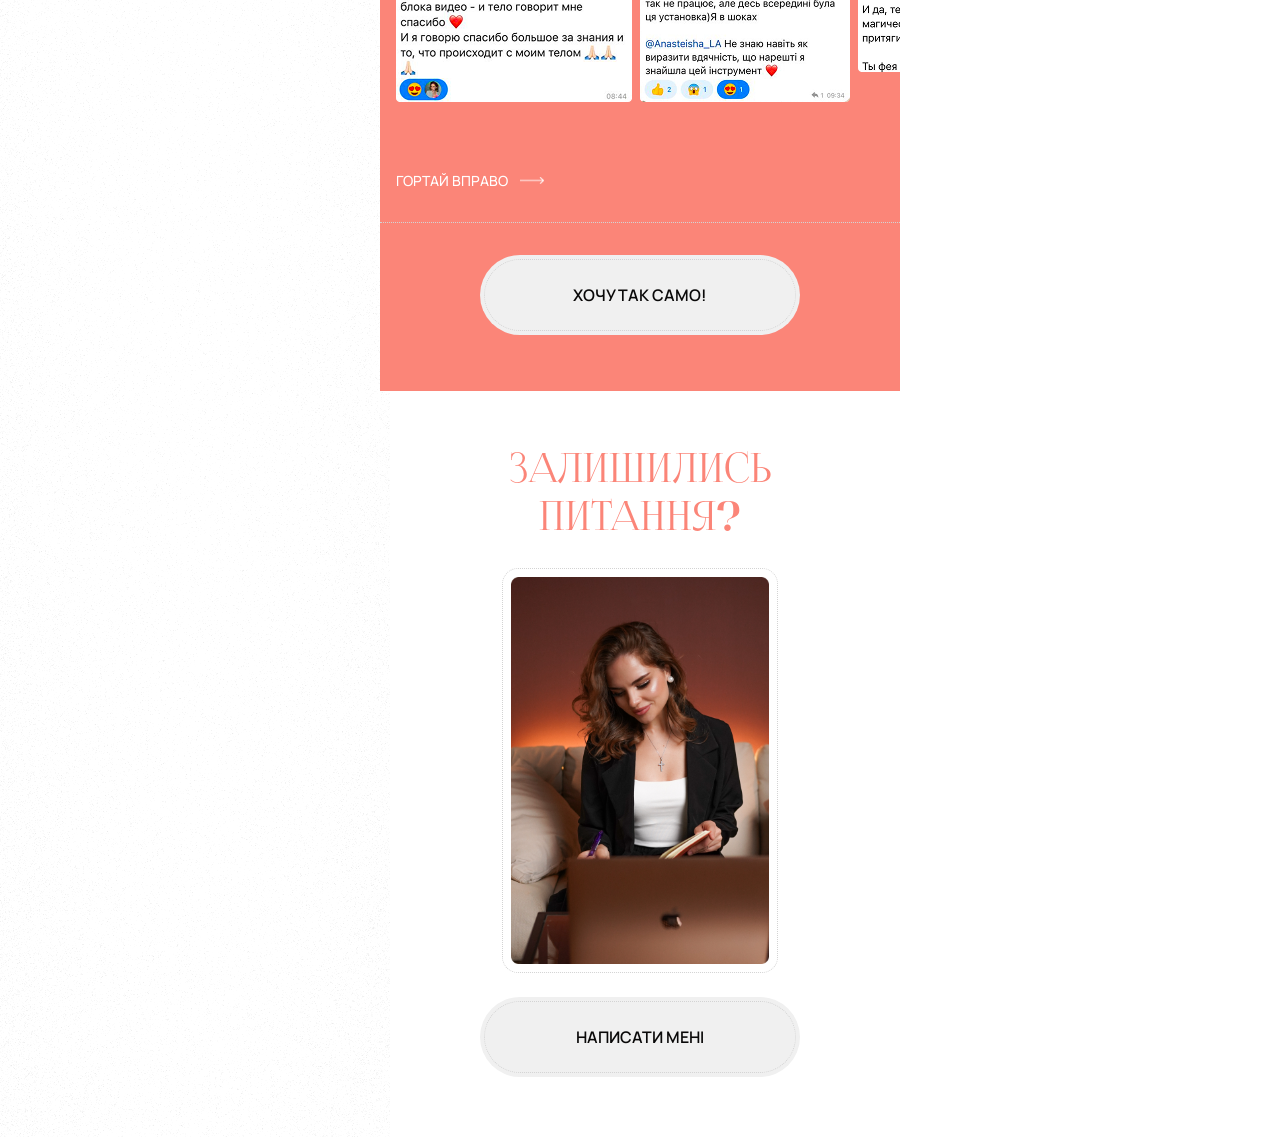
==== commit a2d8e7bd: "fixed reviews img" ====
--- a/index.html
+++ b/index.html
@@ -69,7 +69,7 @@
             <ul>
               <li>
                 <div class="content">
-                  <p>Забувати себе, страждати від хронічної тривоги та стресу.</p>
+                  <p>Забувати себе, страждати від хронічної тривоги, стресу та зайвої ваги</p>
                 </div>
                 <div data-aos="flip-up" class="result">
                   Цей курс — можливість назавжди перегорнути сторінку й розпочати <b>життя на видиху</b>.
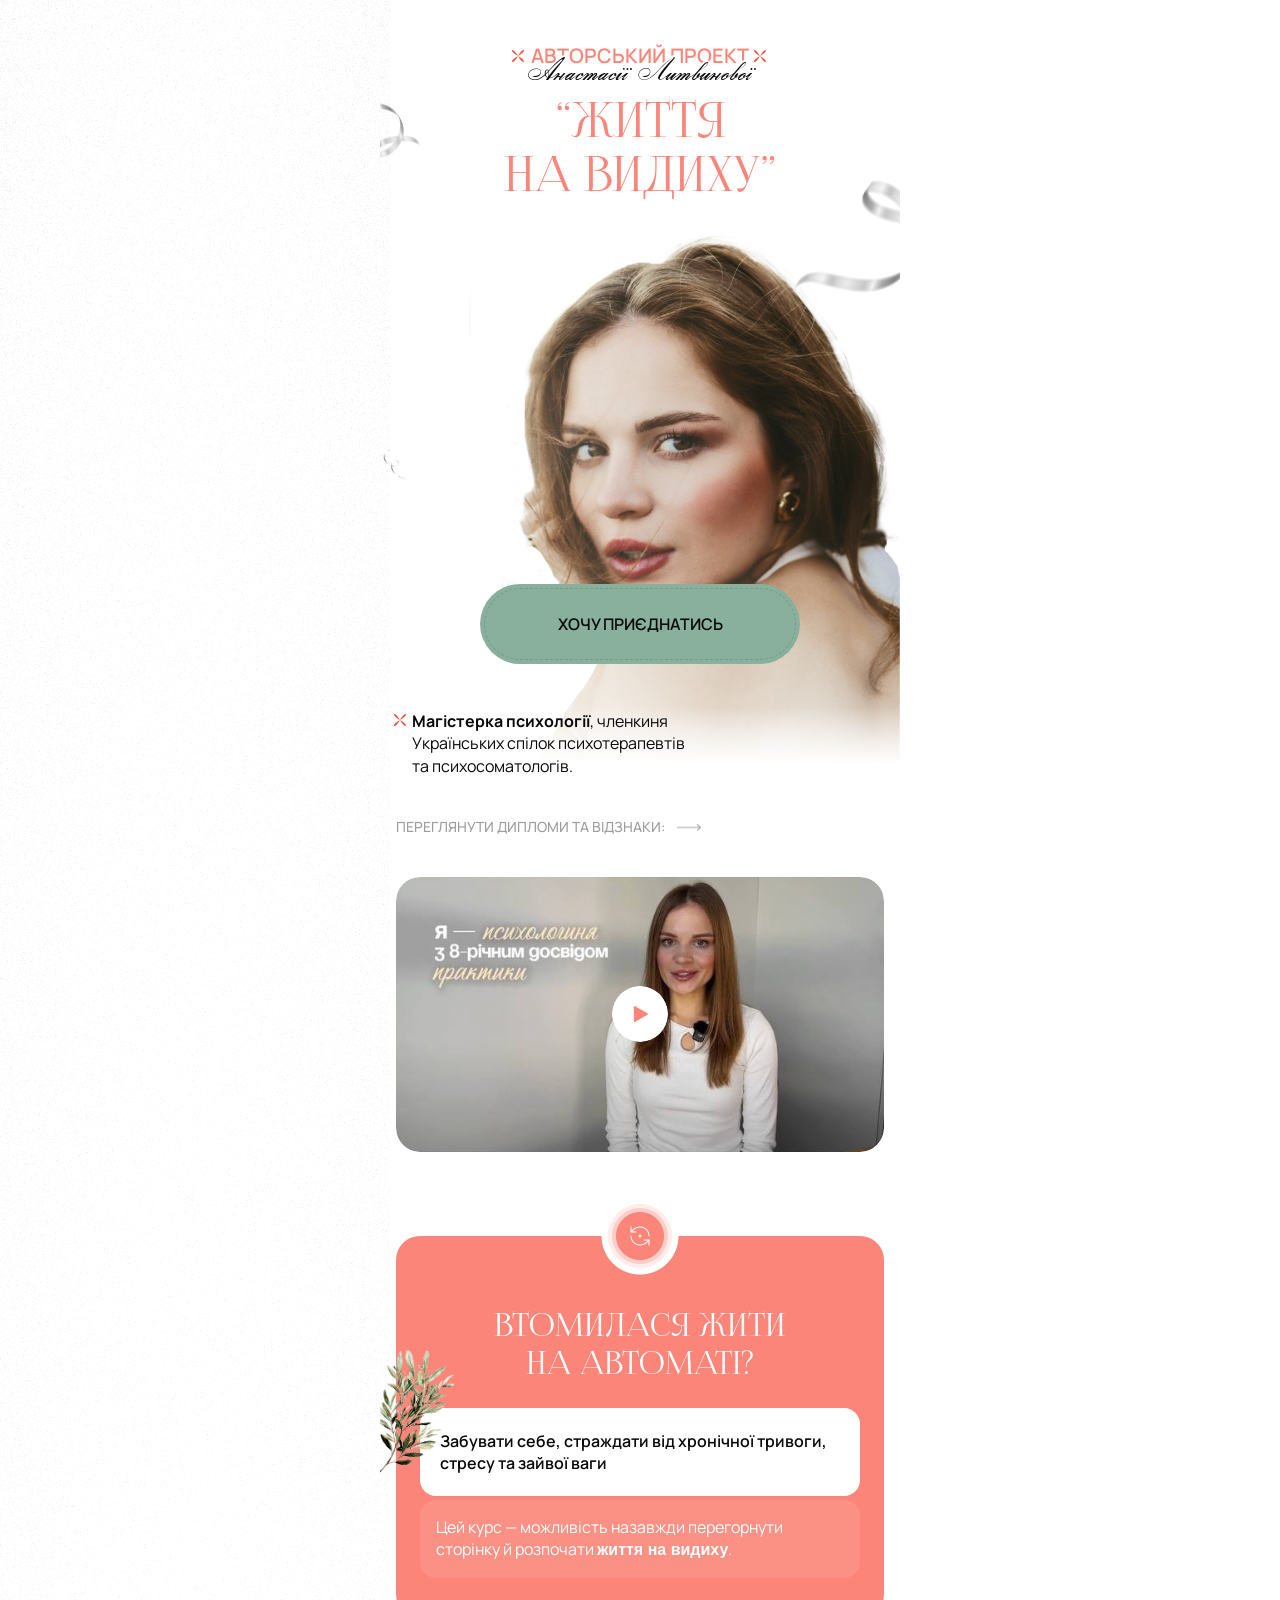
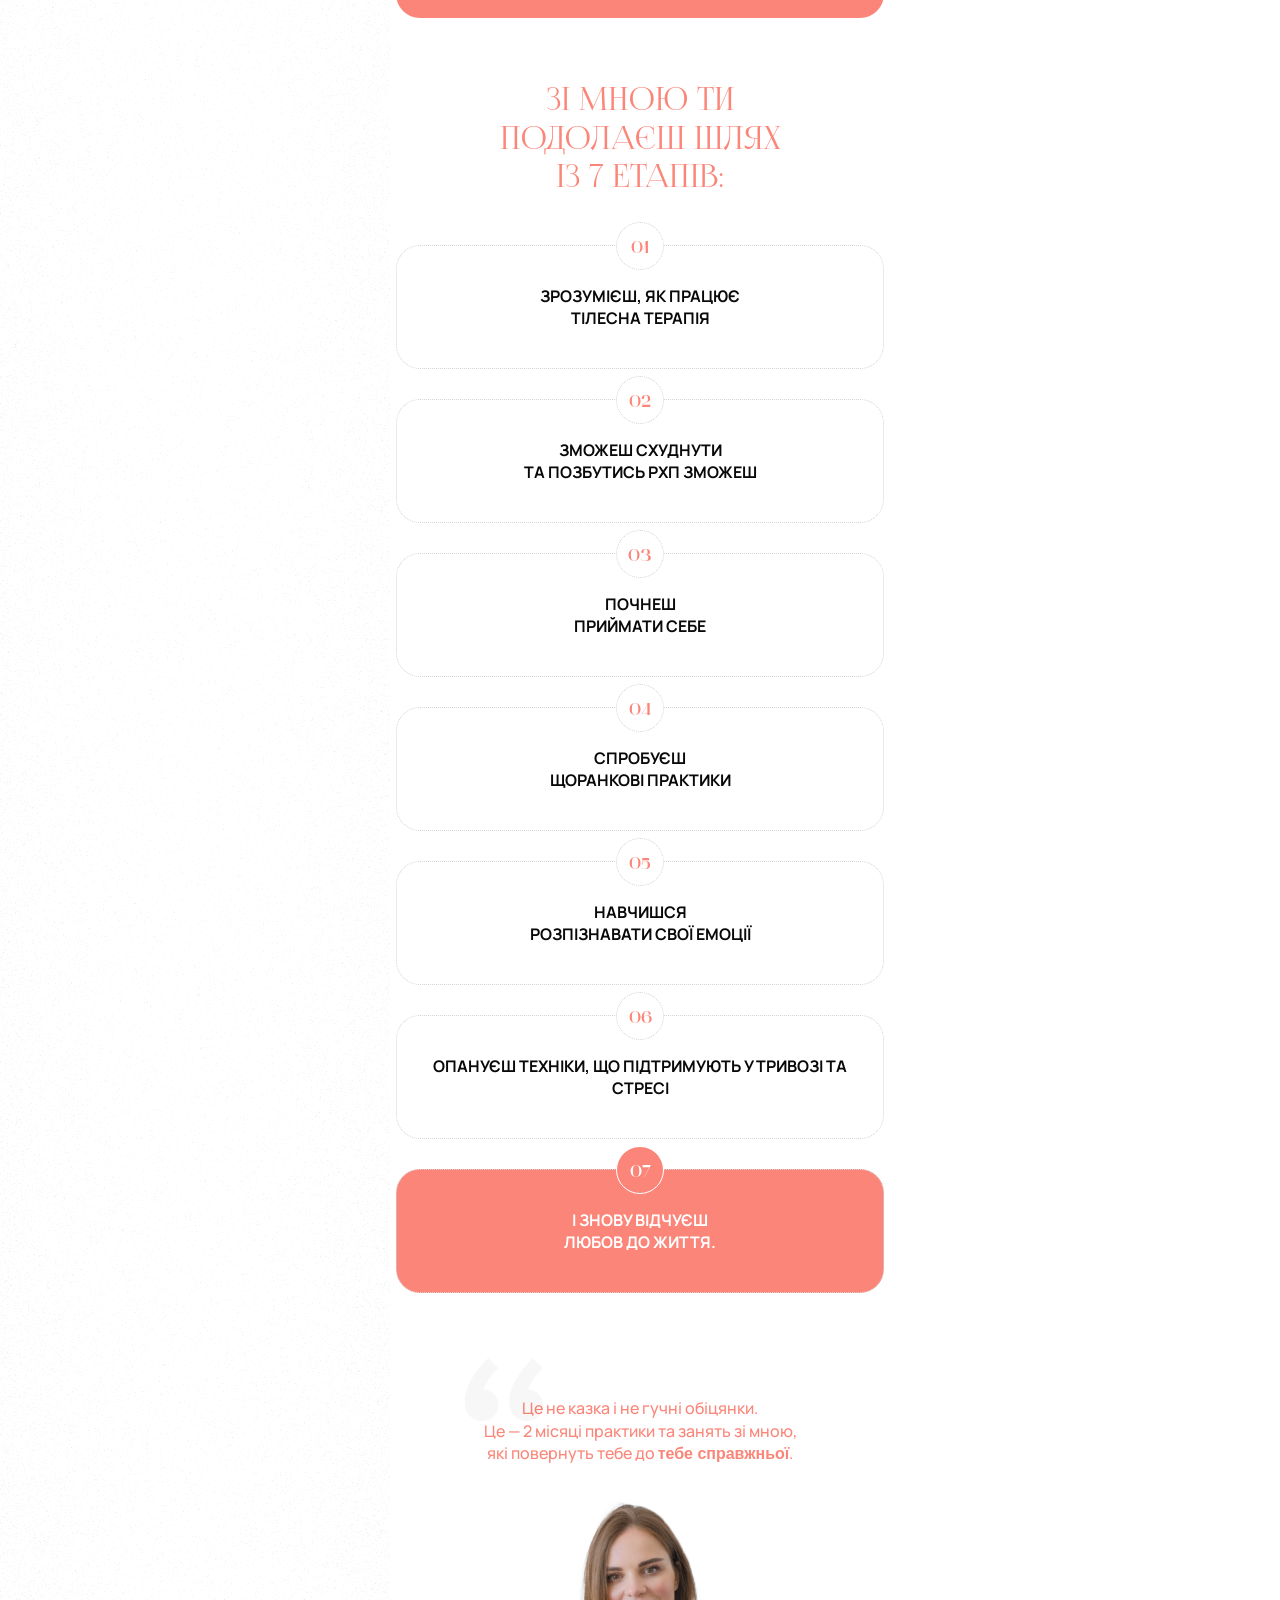
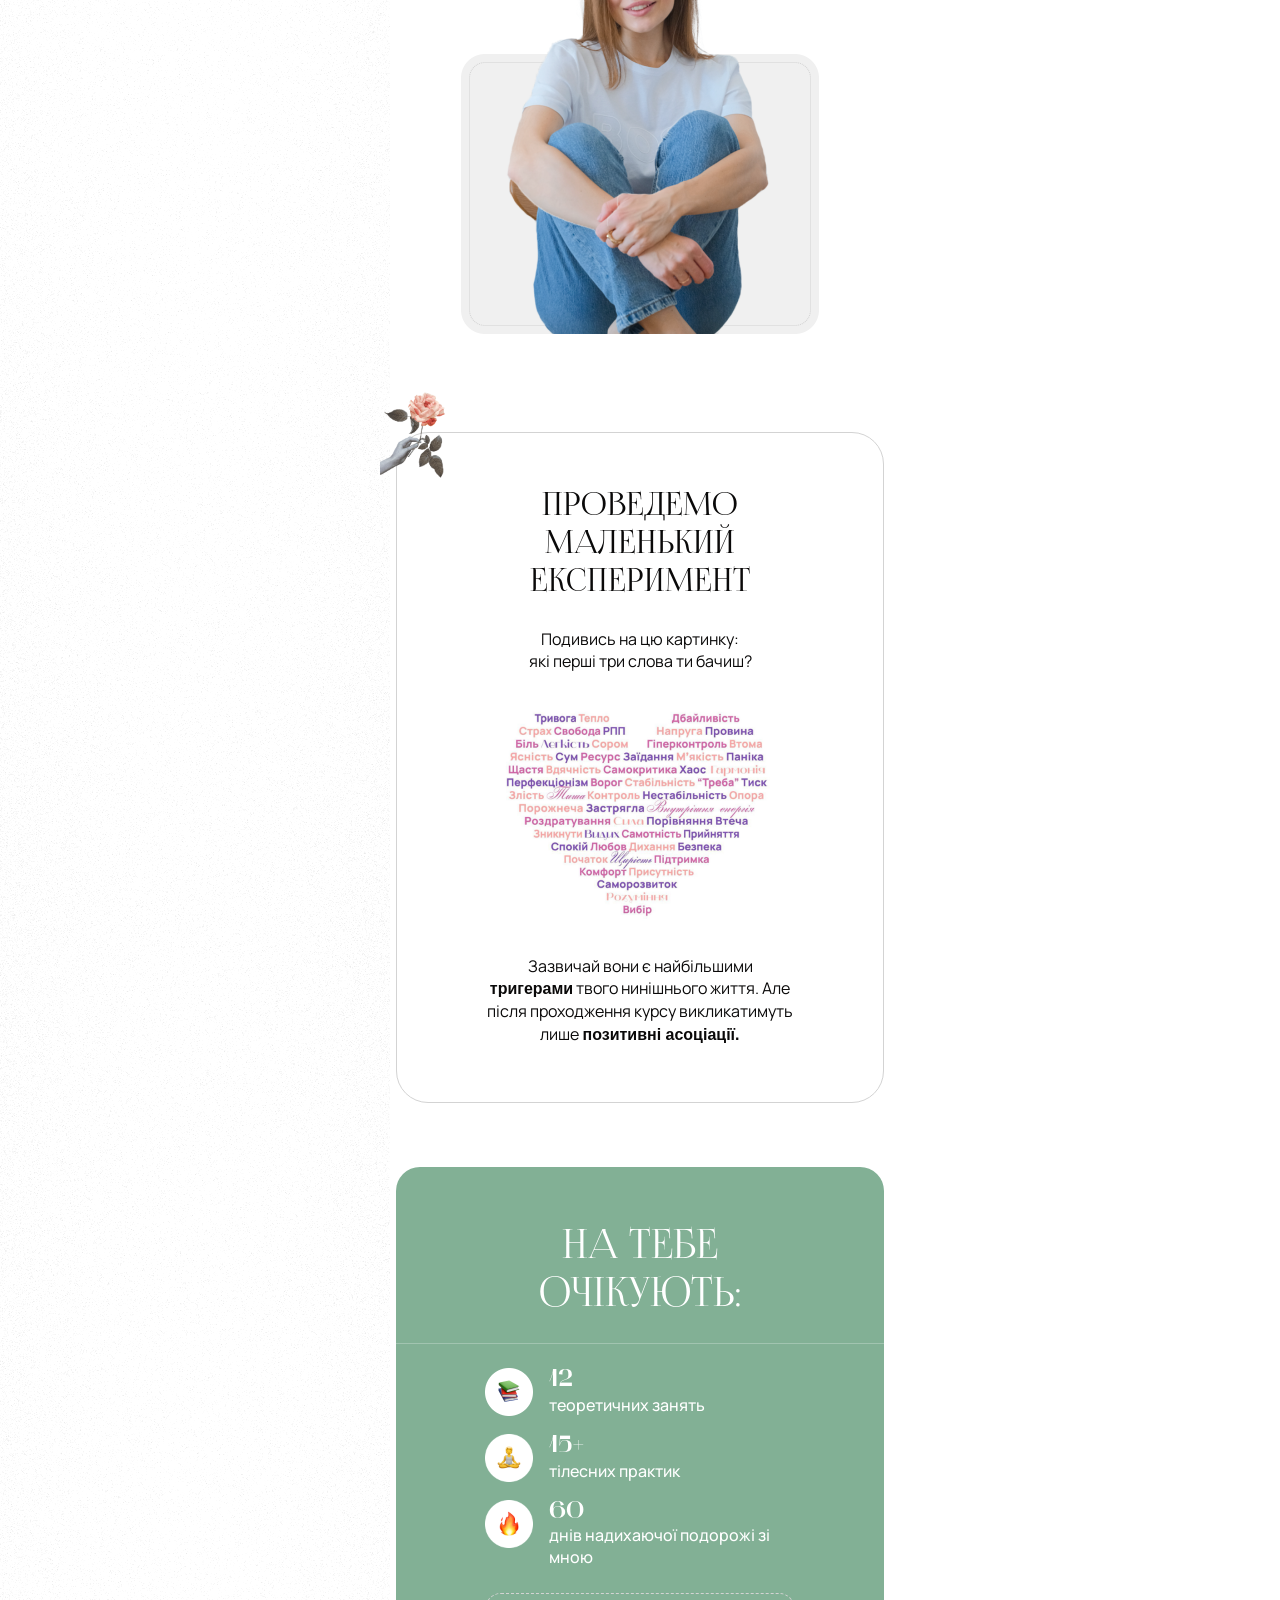
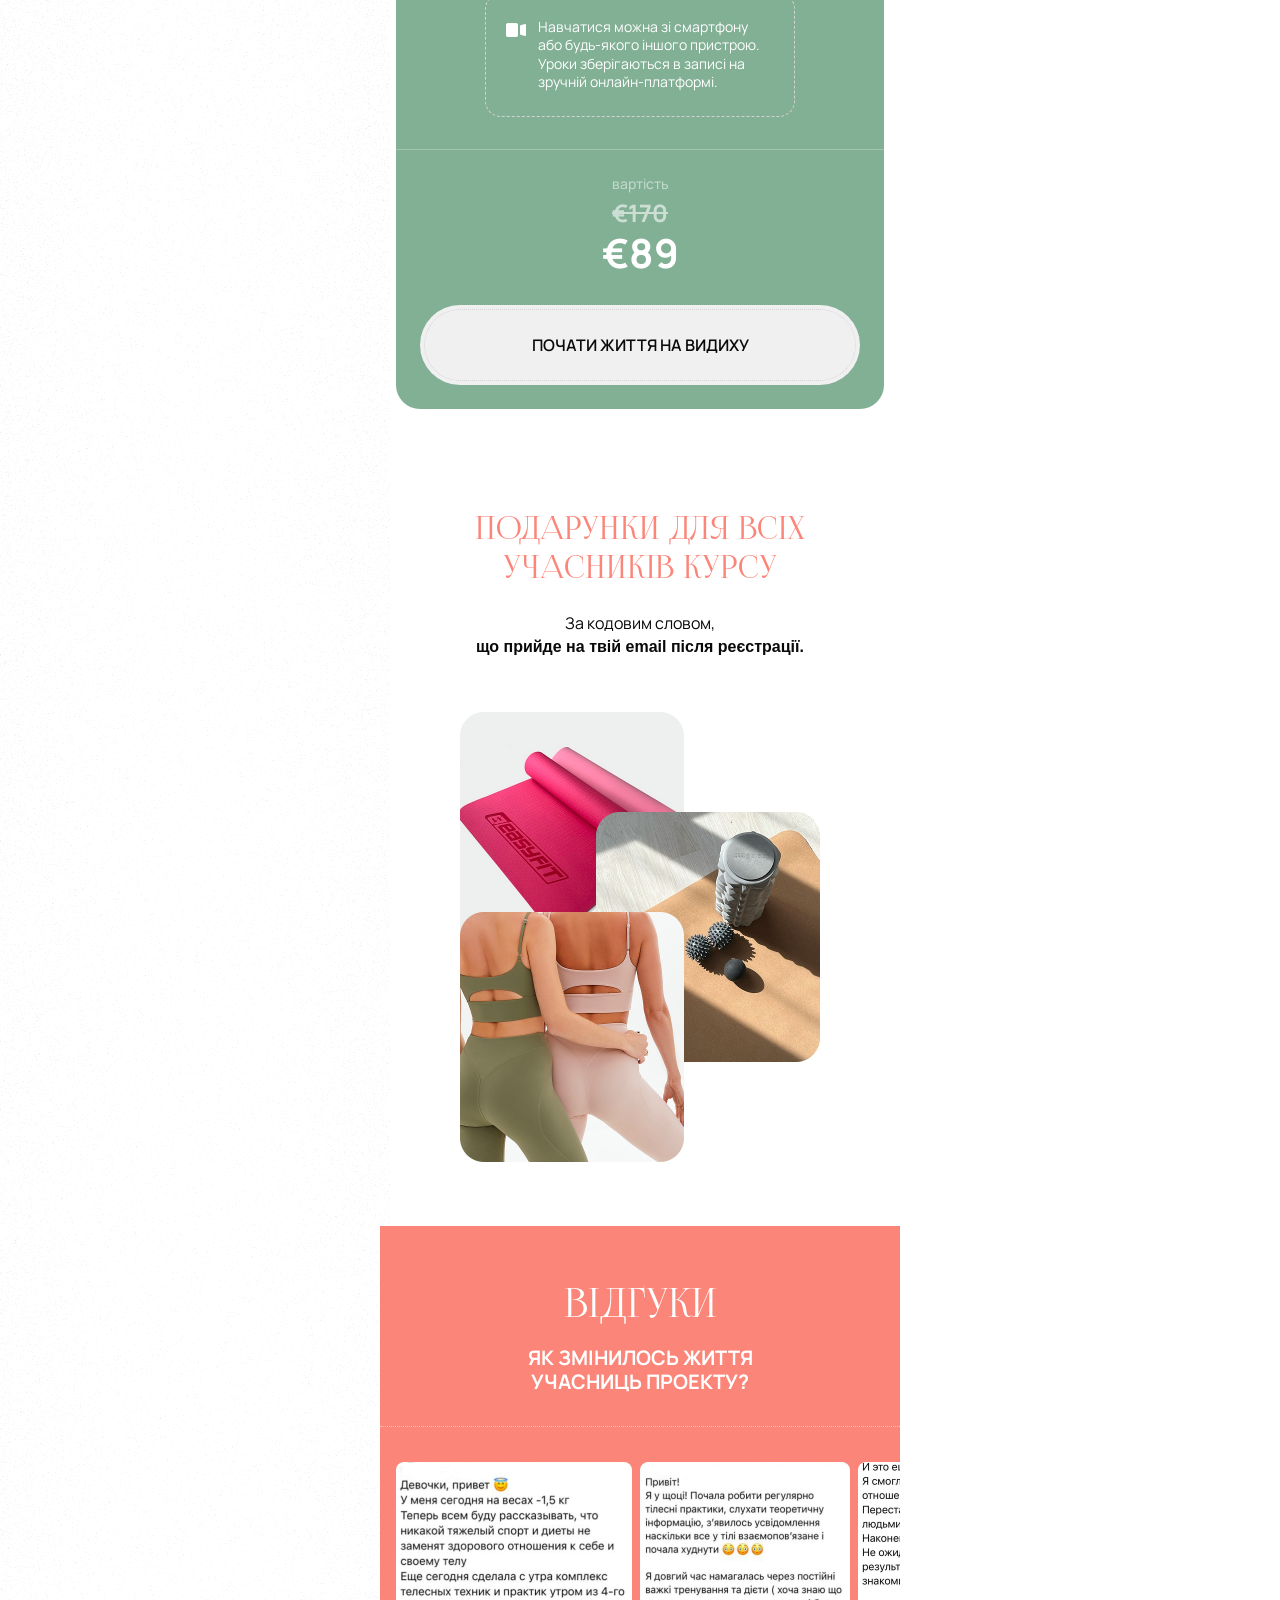
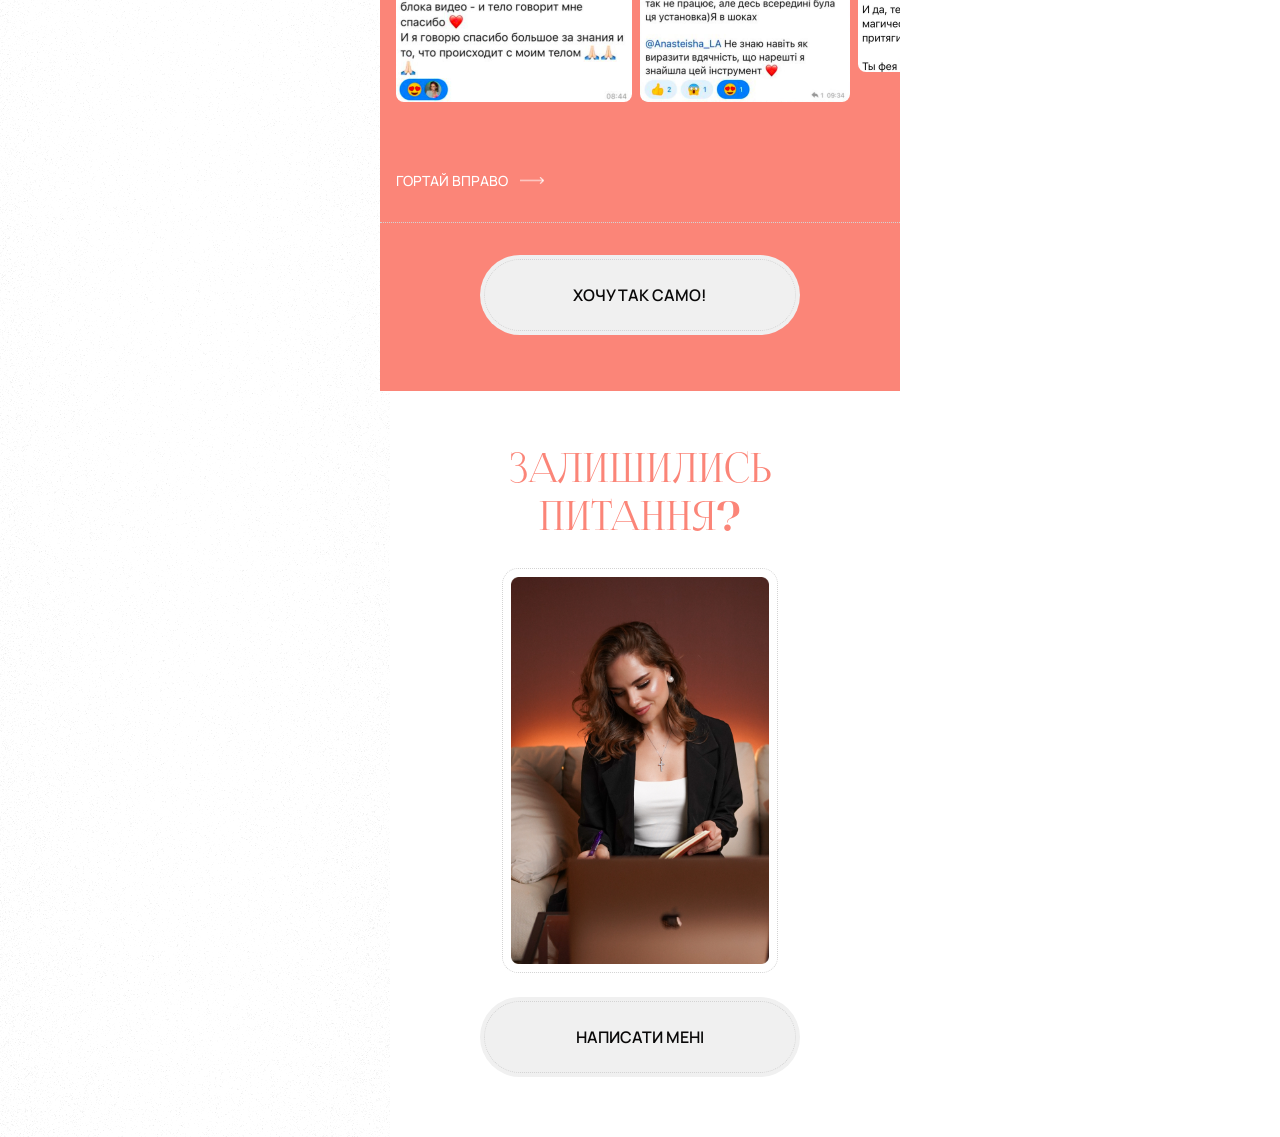
==== commit 0d41cb07: "fixed reviews img" ====
--- a/index.html
+++ b/index.html
@@ -213,17 +213,17 @@
               <li>
                 <div class="slider">
                   <div class="slide_list">
-                    <img style="max-width: 236px; height: 240px;" src="./assets/images/feedback (8).png" alt="Slide">
-                    <img style="max-width: 210px; height: 240px;" src="./assets/images/feedback (9).png" alt="Slide">
-                    <img style="max-width: 210px; height: 210px;" src="./assets/images/feedback (10).png" alt="Slide">
-                    <img style="max-width: 210px; height: 250px;" src="./assets/images/feedback (11).png" alt="Slide">
-                    <img style="max-width: 210px; height: 200px;" src="./assets/images/feedback (1).png" alt="Slide">
-                    <img style="max-width: 210px; height: 285px;" src="./assets/images/feedback (2).png" alt="Slide">
-                    <img style="max-width: 210px; height: 150px;" src="./assets/images/feedback (3).png" alt="Slide">
-                    <img style="max-width: 210px; height: 72px;" src="./assets/images/feedback (4).png" alt="Slide">
-                    <img style="max-width: 210px; height: 189px;" src="./assets/images/feedback (5).png" alt="Slide">
-                    <img style="max-width: 210px; height: 215px;" src="./assets/images/feedback (6).png" alt="Slide">
-                    <img style="max-width: 208px; height: 200px;" src="./assets/images/feedback (7).png" alt="Slide">
+                    <img style="max-width: 236px; height: 240px;" src="./assets/images/feedback (8).jpg" alt="Slide">
+                    <img style="max-width: 210px; height: 240px;" src="./assets/images/feedback (9).jpg" alt="Slide">
+                    <img style="max-width: 210px; height: 210px;" src="./assets/images/feedback (10).jpg" alt="Slide">
+                    <img style="max-width: 210px; height: 250px;" src="./assets/images/feedback (11).jpg" alt="Slide">
+                    <img style="max-width: 210px; height: 200px;" src="./assets/images/feedback (1).jpg" alt="Slide">
+                    <img style="max-width: 210px; height: 285px;" src="./assets/images/feedback (2).jpg" alt="Slide">
+                    <img style="max-width: 210px; height: 150px;" src="./assets/images/feedback (3).jpg" alt="Slide">
+                    <img style="max-width: 210px; height: 72px;" src="./assets/images/feedback (4).jpg" alt="Slide">
+                    <img style="max-width: 210px; height: 189px;" src="./assets/images/feedback (5).jpg" alt="Slide">
+                    <img style="max-width: 210px; height: 215px;" src="./assets/images/feedback (6).jpg" alt="Slide">
+                    <img style="max-width: 208px; height: 200px;" src="./assets/images/feedback (7).jpg" alt="Slide">
                   </div>
                 </div>
 
--- a/assets/style/style.css
+++ b/assets/style/style.css
@@ -1090,10 +1090,22 @@
 .reviews .container .content ul li:first-child .slider {
   padding: 36px 0 0 16px;
 }
+.reviews .container .content ul li:first-child .slider .slide_list:nth-child(1) img {
+  border-radius: 8px;
+}
 .reviews .container .content ul li .slider .slide_list {
   display: flex;
   align-items: self-start;
   gap: 8px;
+}
+.reviews .container .content ul li .slider .slide_list img {
+  image-rendering: -webkit-optimize-contrast;
+  image-rendering: auto;
+  will-change: transform;
+  -o-object-fit: contain;
+     object-fit: contain;
+  backface-visibility: hidden;
+  transform: translateZ(0);
 }
 .reviews .container .content ul li .slider .slide_list .slick-slide {
   margin-right: 8px;
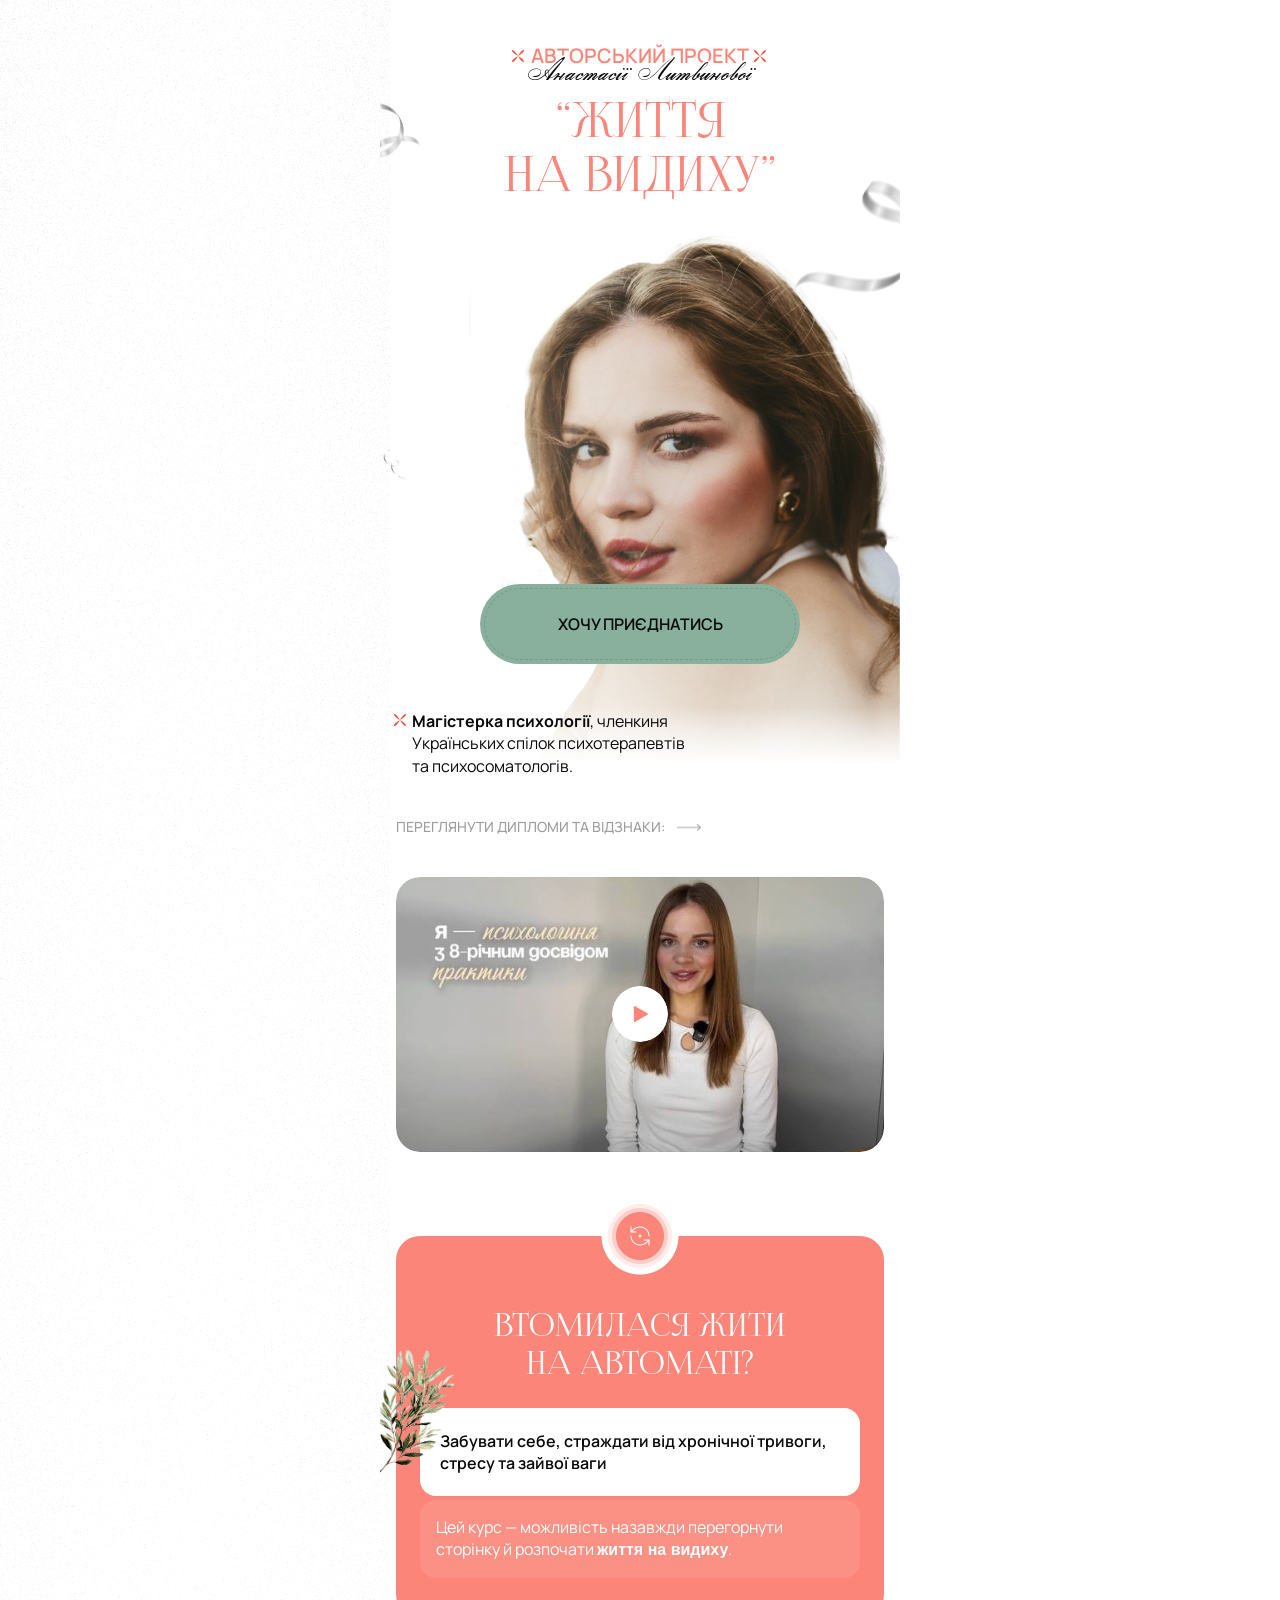
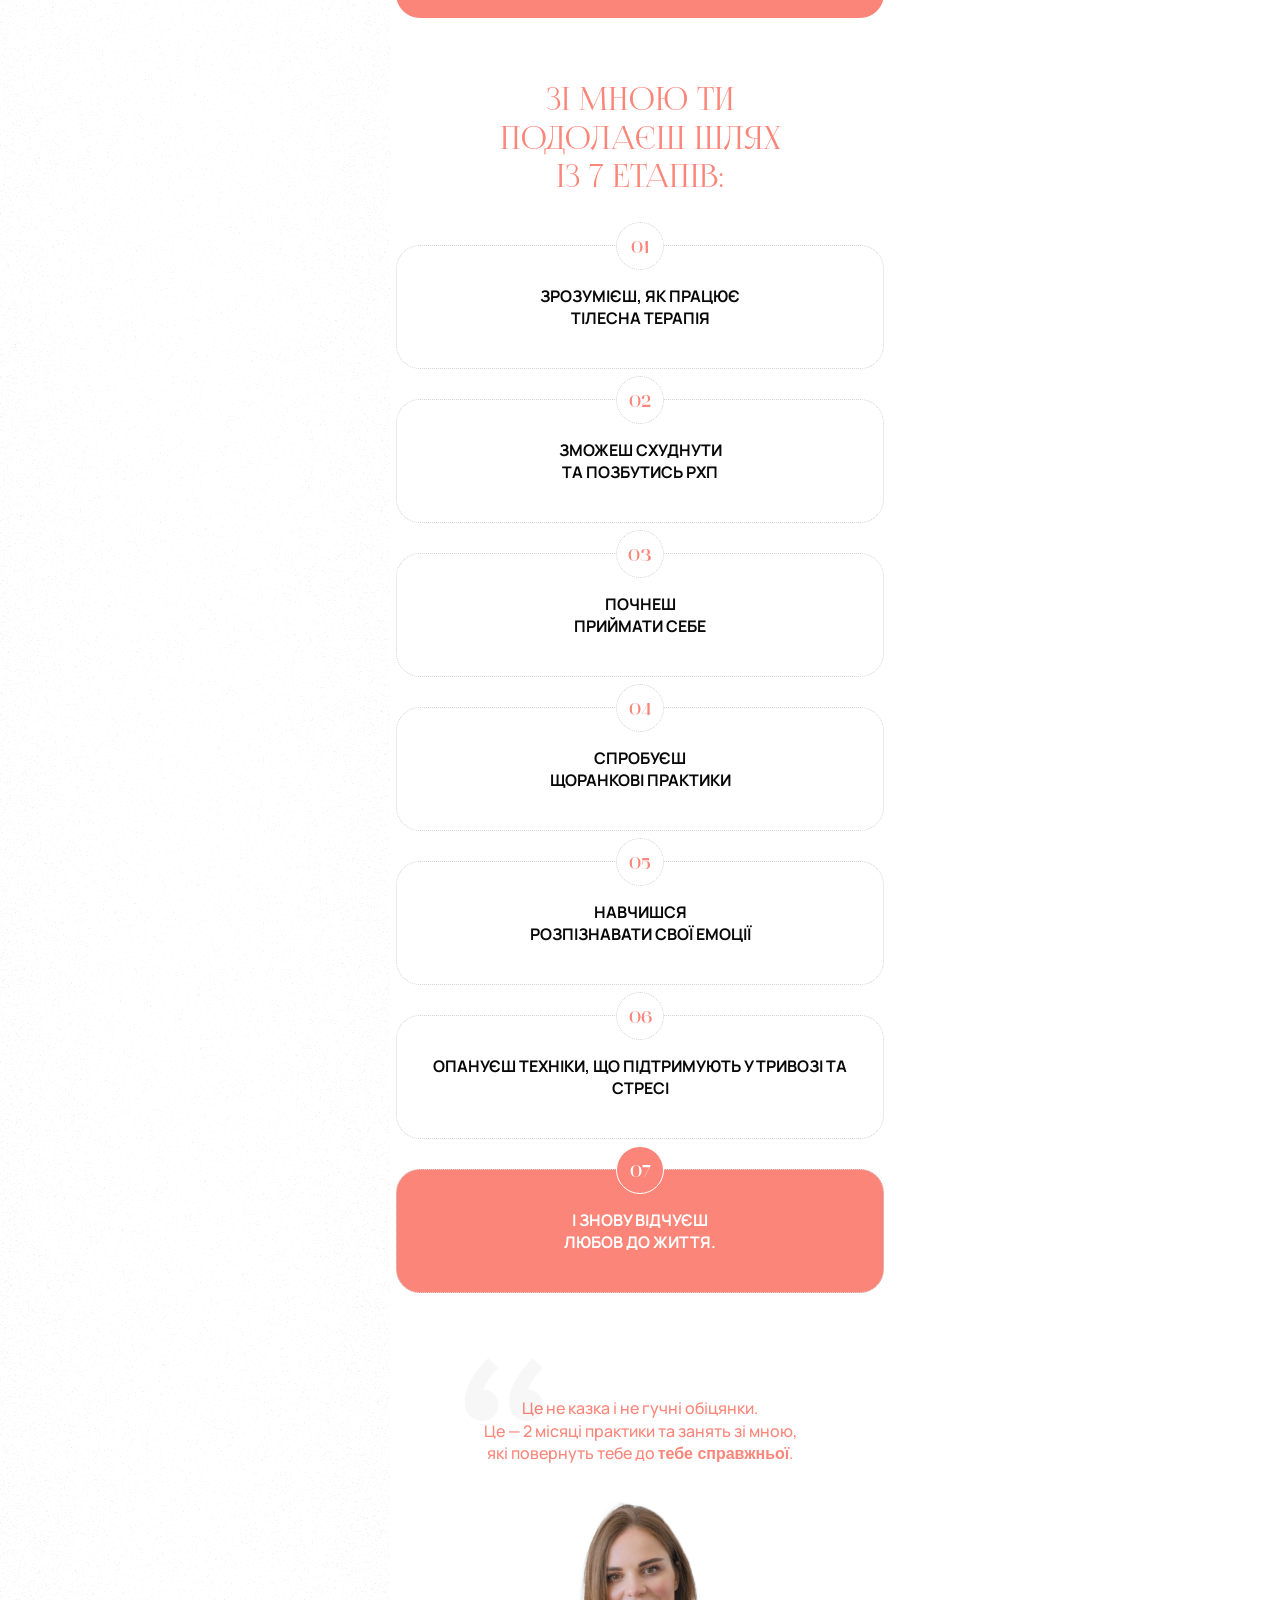
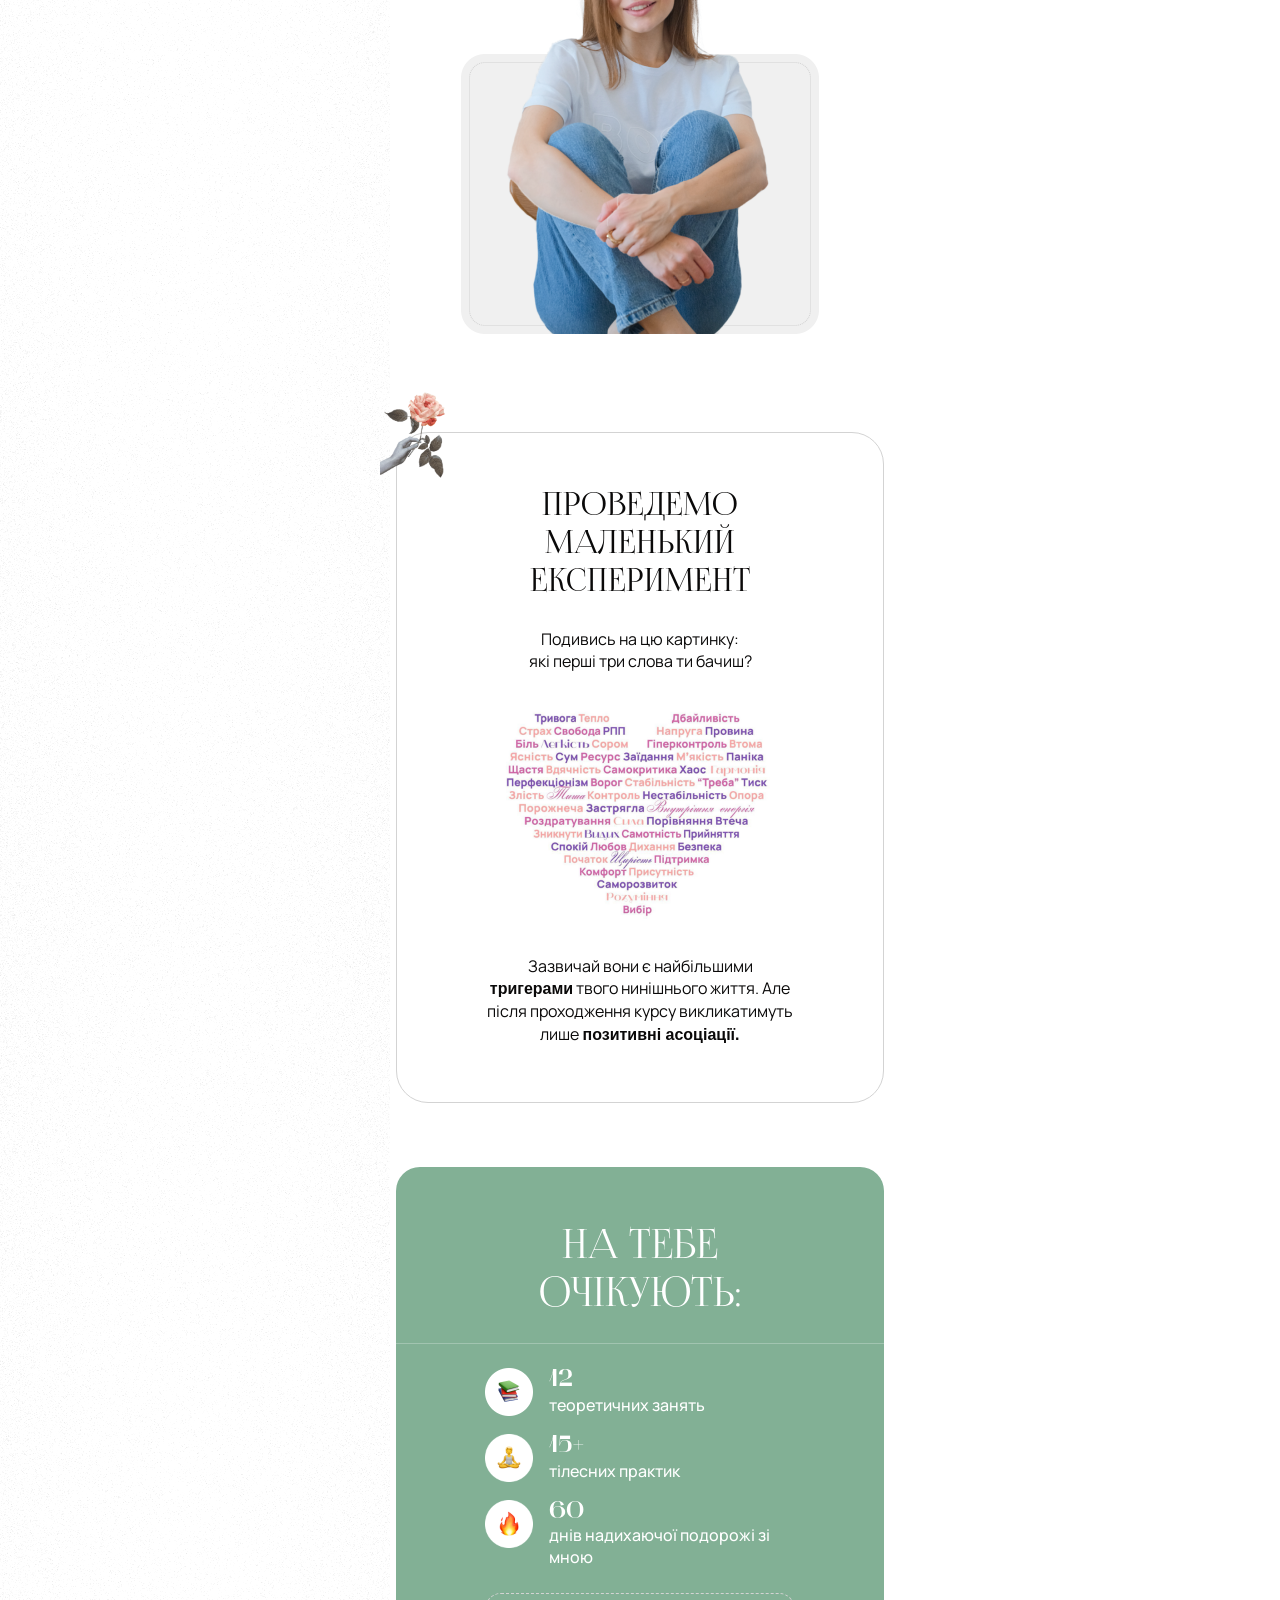
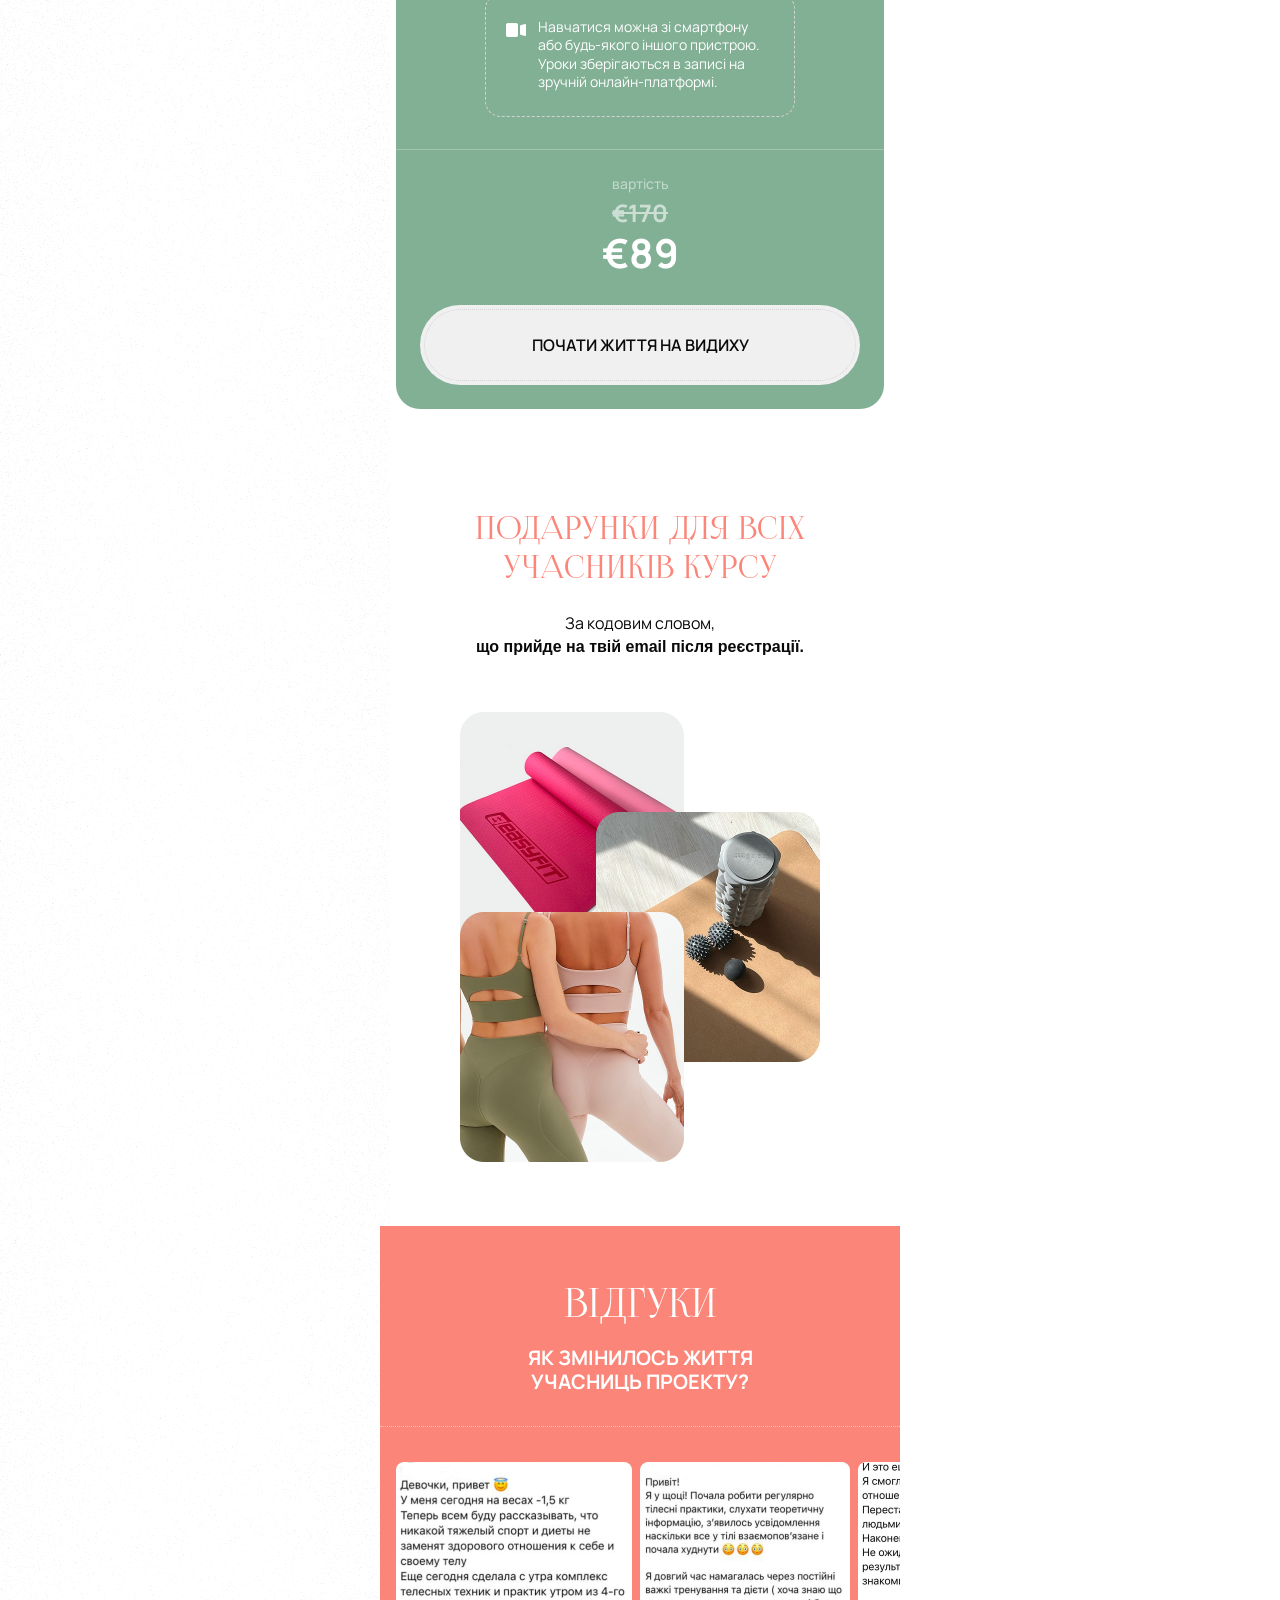
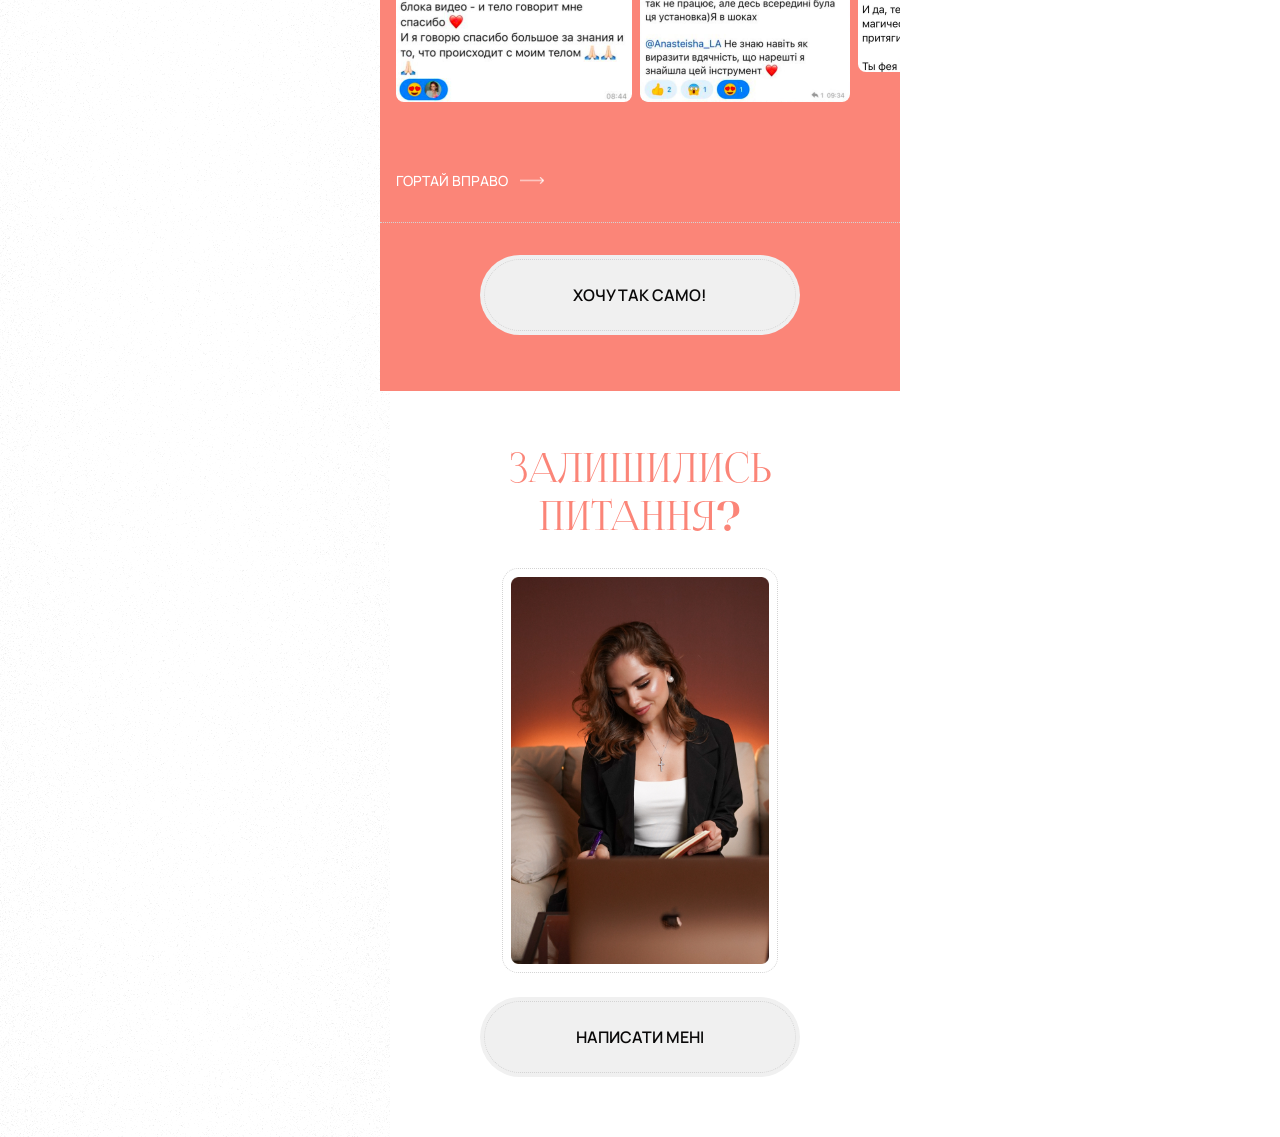
==== commit c4374c74: "fixed reviews img" ====
--- a/index.html
+++ b/index.html
@@ -94,7 +94,7 @@
             </li>
             <li data-aos="zoom-out-up">
               <div class="number">02</div>
-              <p class="title">зможеш схуднути<br />та позбутись РХП зможеш</p>
+              <p class="title">зможеш схуднути<br />та позбутись РХП</p>
             </li data-aos="zoom-out-up">
             <li data-aos="zoom-out-up">
               <div class="number">03</div>
